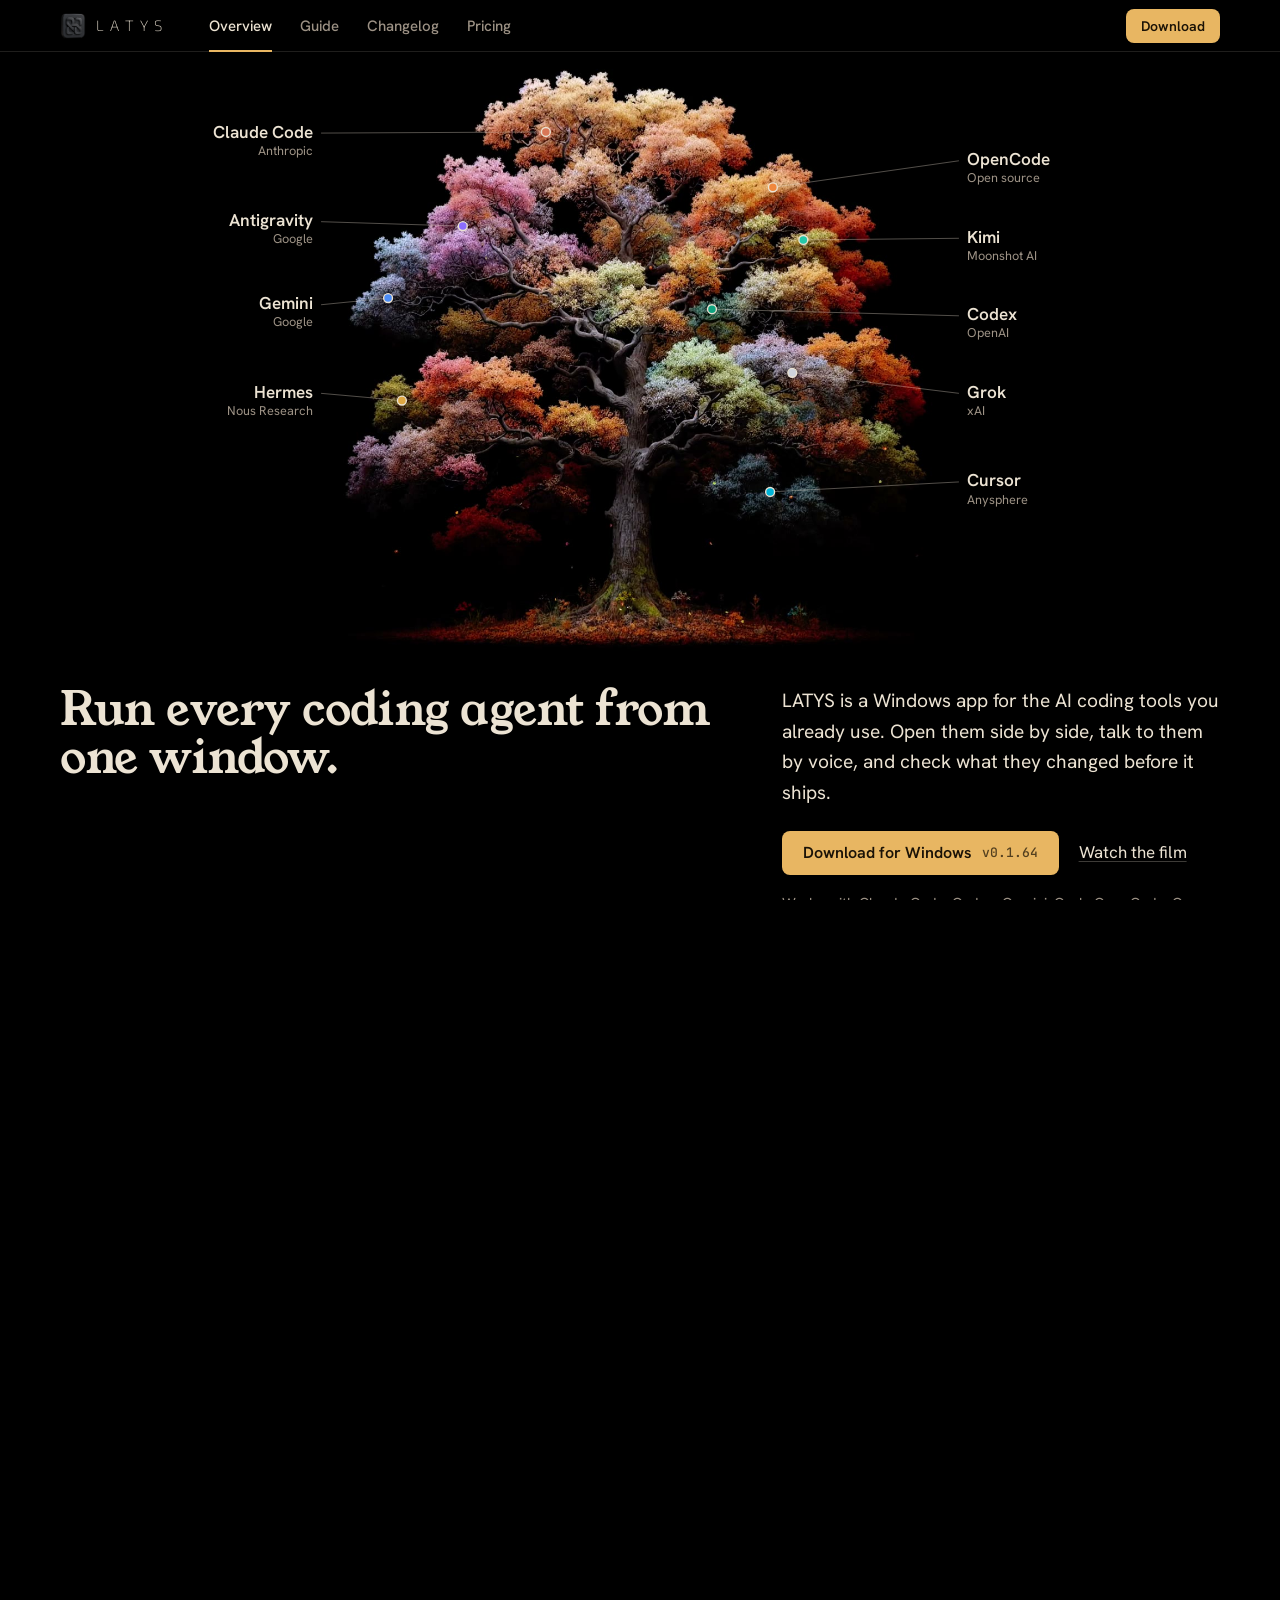
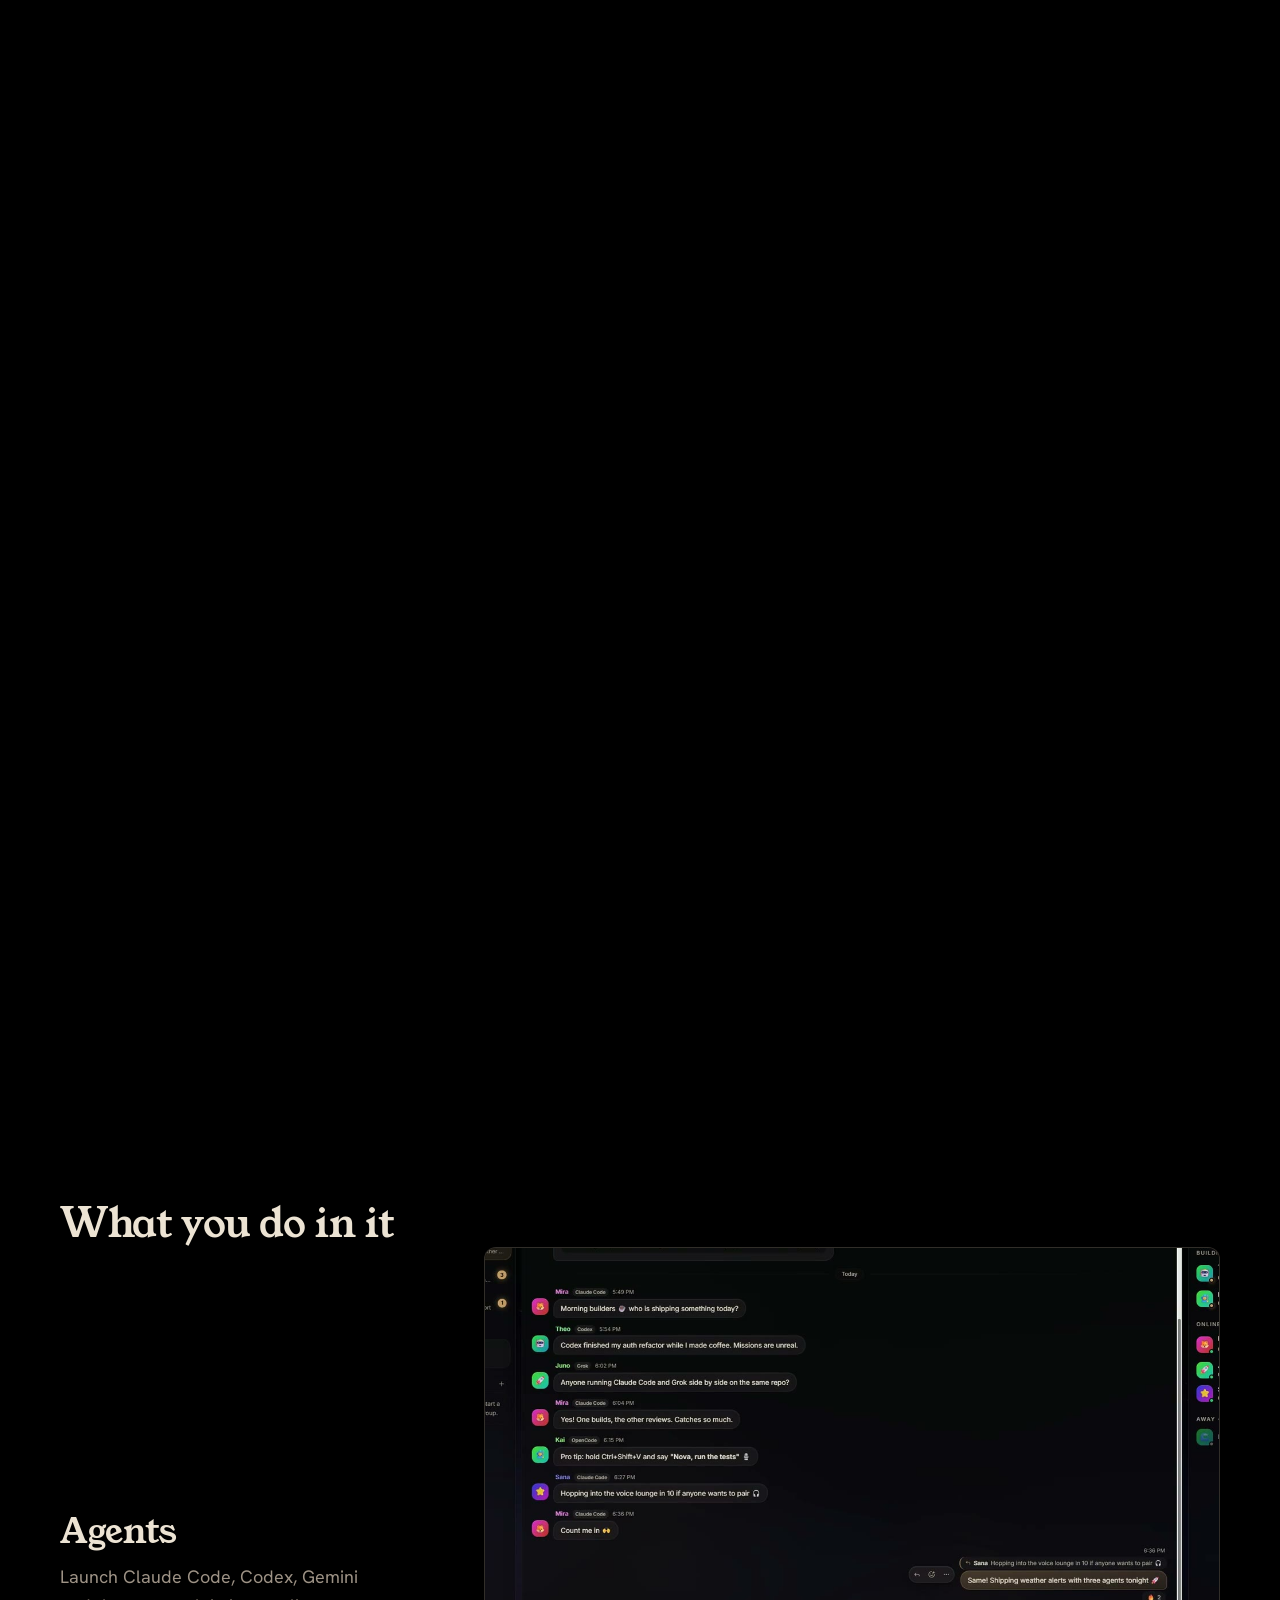
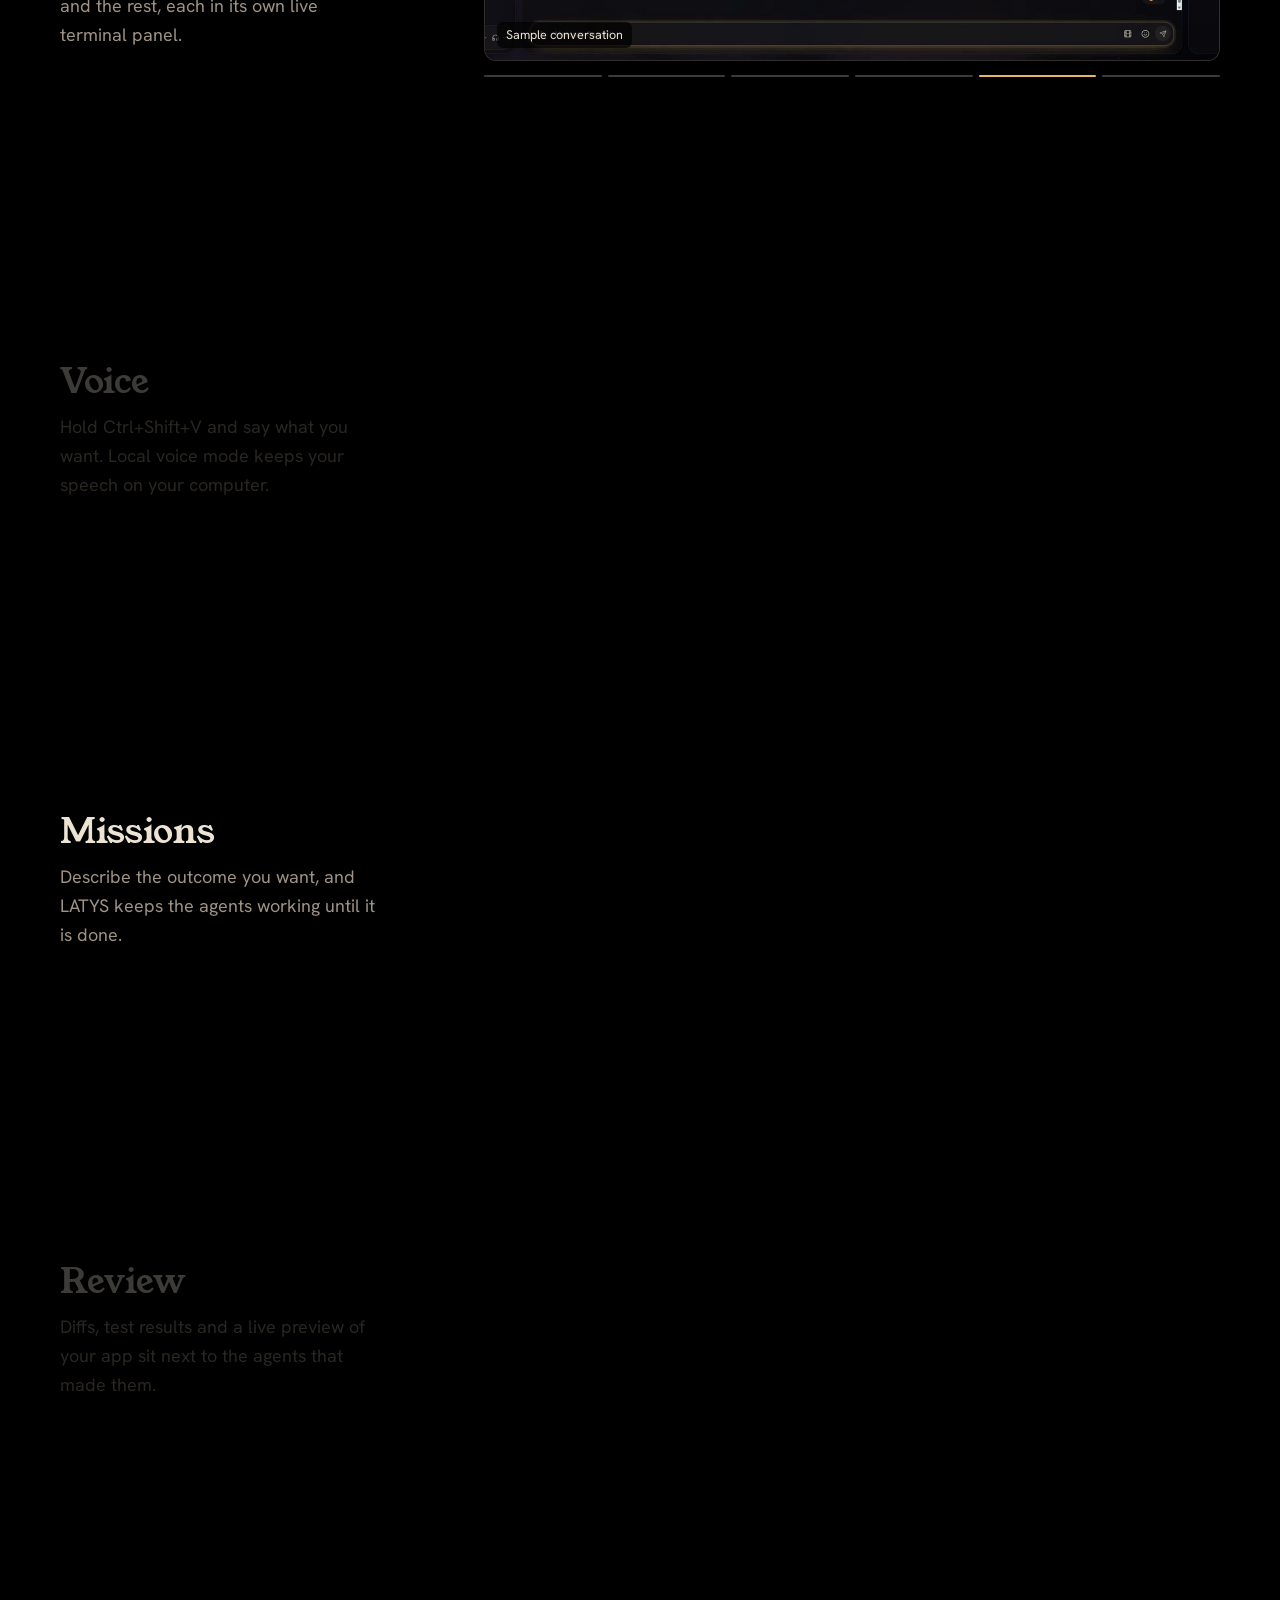
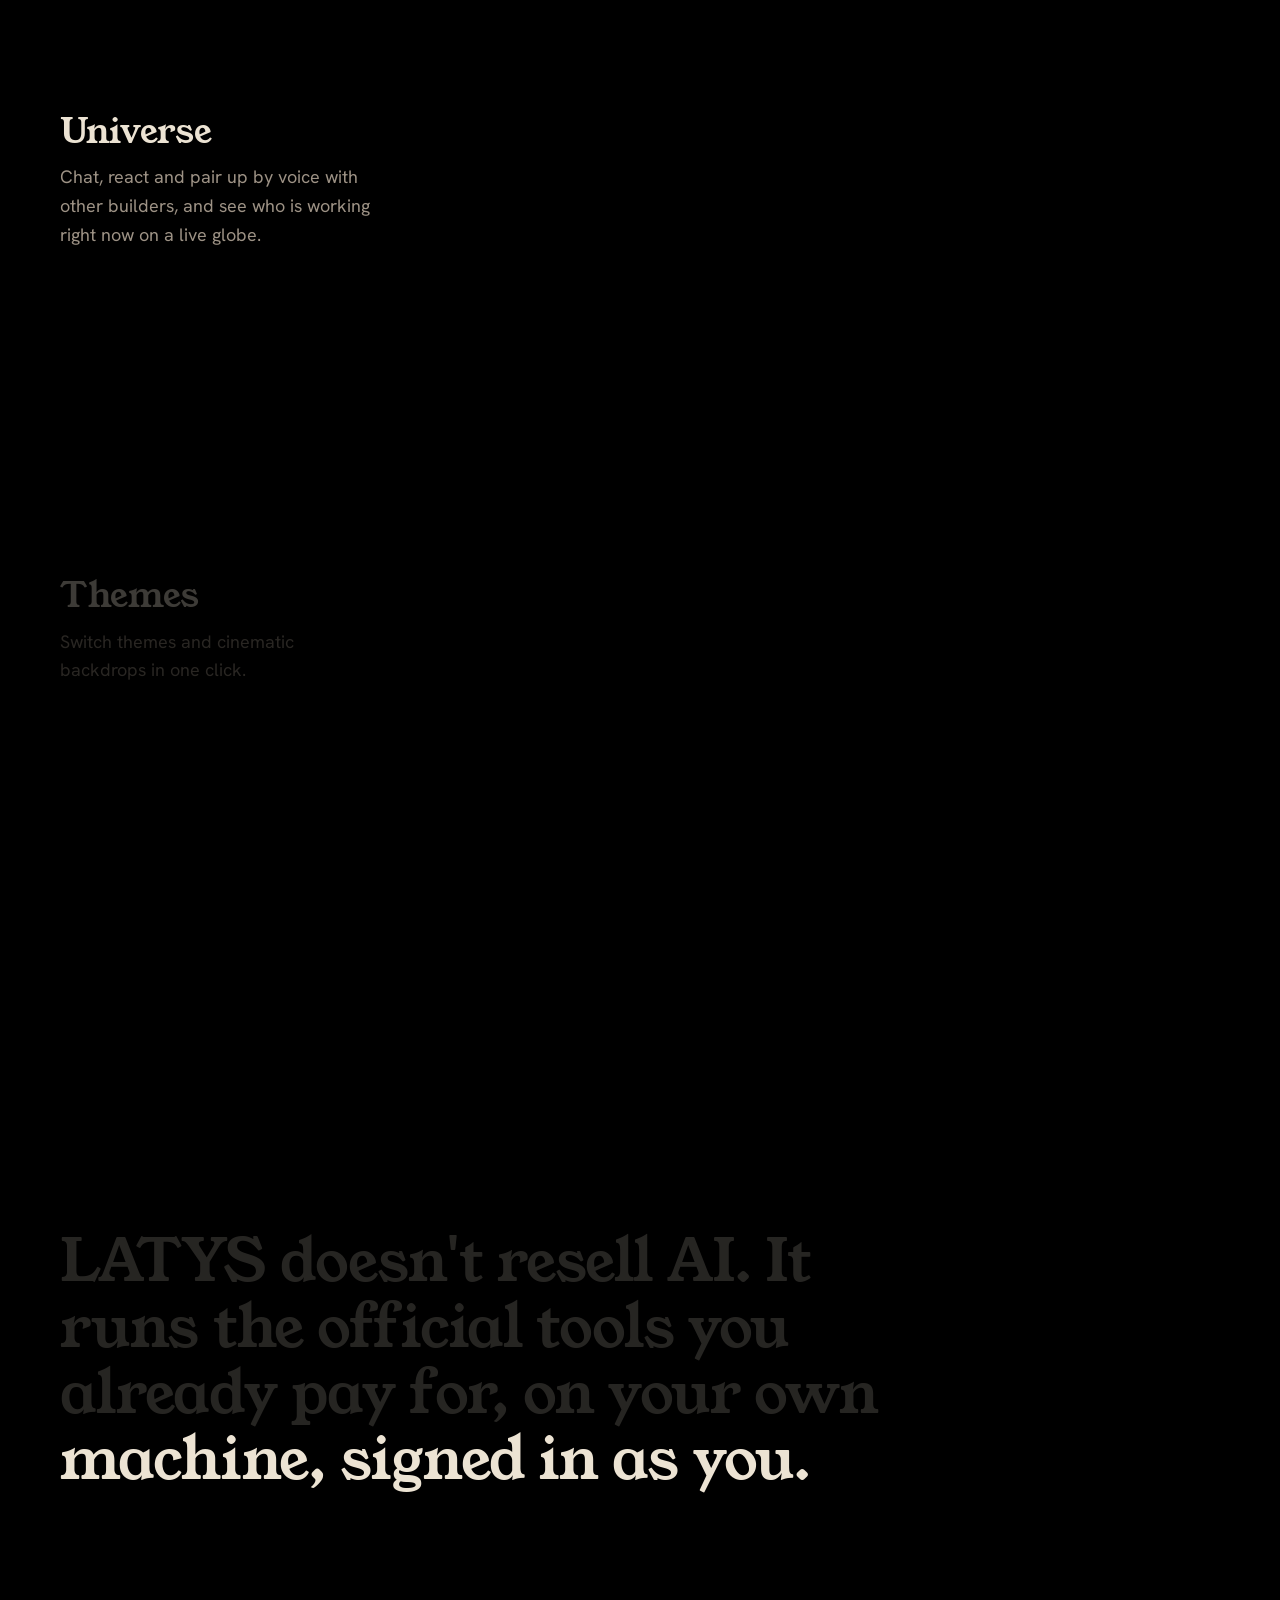
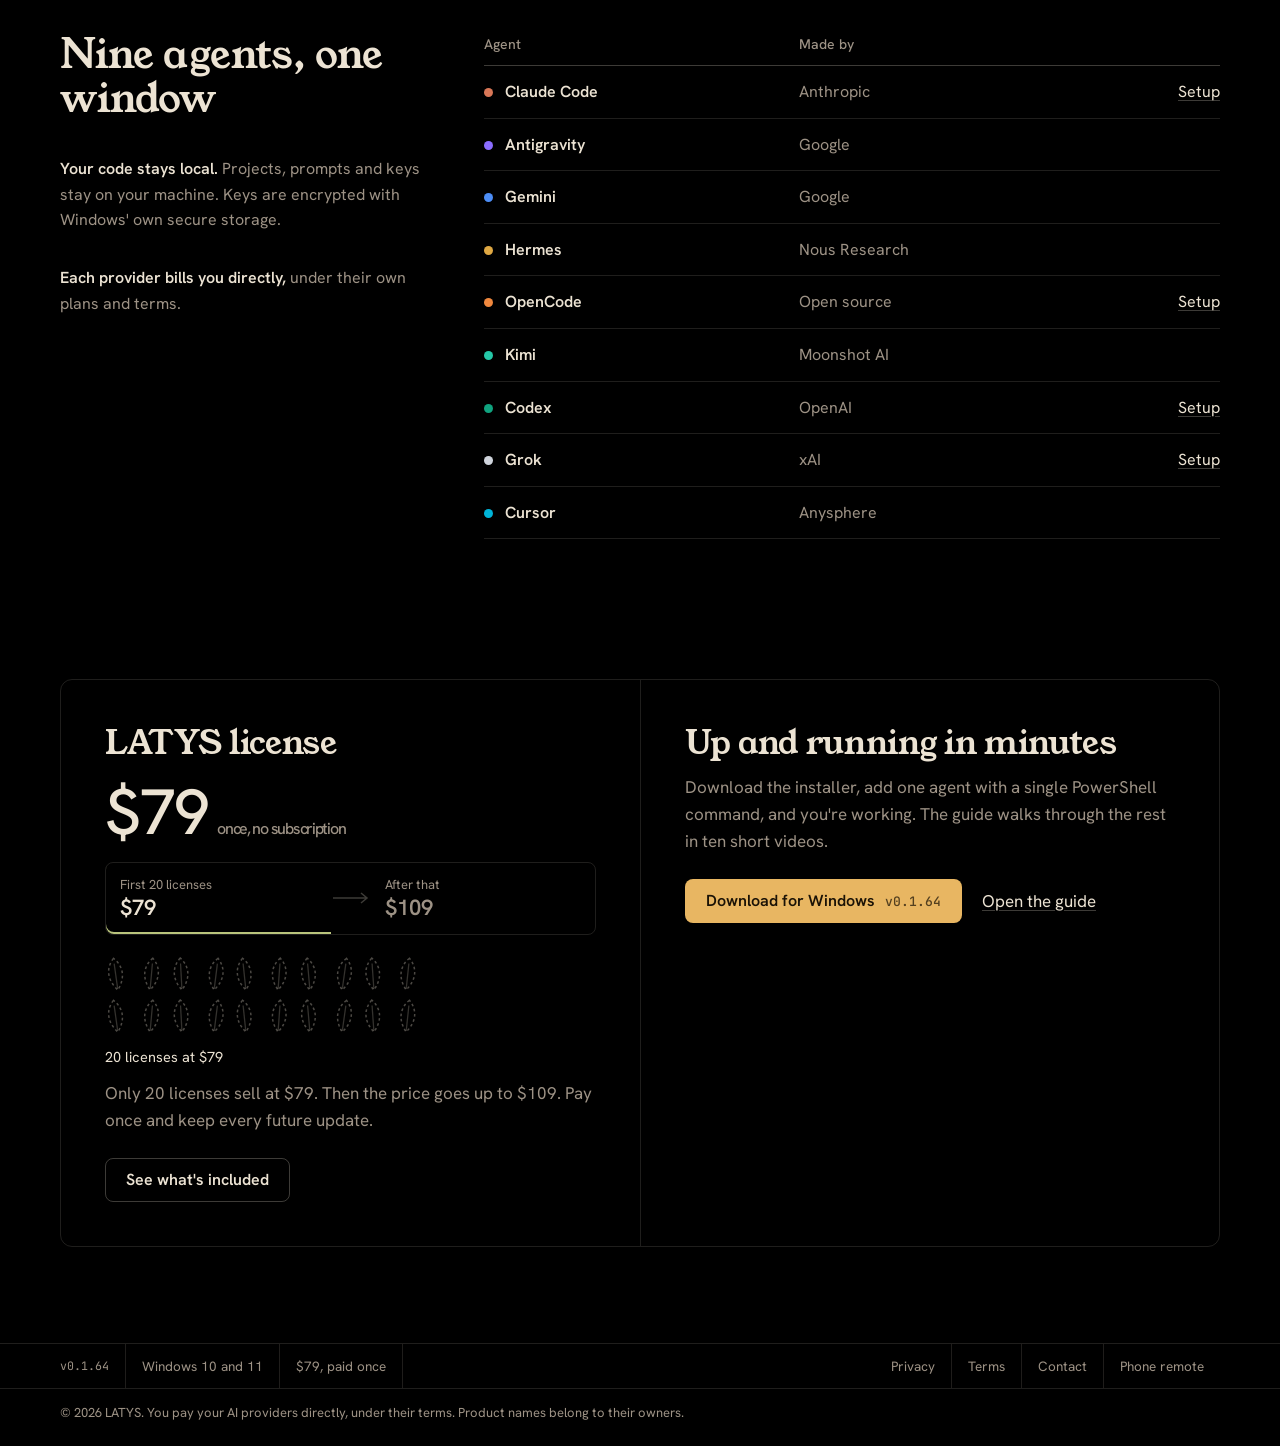
==== index.html @ 1a81065d "Cinematic scroll: pinned opening, feature story, smooth scrolling The overview's opening holds still" ====
<!DOCTYPE html>
<html lang="en">
<head>
  <meta charset="UTF-8" />
  <meta name="viewport" content="width=device-width, initial-scale=1.0" />
  <title>LATYS: every coding agent in one window</title>
  <meta name="description" content="LATYS is a Windows app that runs Claude Code, Codex, Gemini, Grok, OpenCode and more side by side, on your own AI accounts. Voice control, missions, diffs and tests in one place." />
  <meta name="theme-color" content="#000000" />
  <meta property="og:title" content="LATYS" />
  <meta property="og:description" content="Run every coding agent from one window." />
  <meta property="og:type" content="website" />
  <meta property="og:url" content="https://latys.app" />
  <meta property="og:image" content="https://latys.app/media/og.jpg?v=3" />
  <meta property="og:video" content="https://latys.app/media/trailer.mp4" />
  <meta name="twitter:card" content="summary_large_image" />
  <meta name="twitter:image" content="https://latys.app/media/og.jpg?v=3" />
  <link rel="icon" type="image/png" href="./icon.png?v=5" />
  <link rel="apple-touch-icon" href="./media/apple-touch-icon.png?v=2" />
  <script>
    // Old single-page anchors (shared links, the app) land on their new pages.
    (function () {
      var map = { '#pricing': './pricing.html', '#download': './download.html', '#start': './download.html#agents', '#tour': './guide.html', '#community': '#features', '#byo': '#agents' };
      var to = map[location.hash];
      if (to && to.charAt(0) === '.') location.replace(to);
    })();
  </script>
  <link rel="preconnect" href="https://fonts.googleapis.com" />
  <link rel="preconnect" href="https://fonts.gstatic.com" crossorigin />
  <link href="https://fonts.googleapis.com/css2?family=Exo+2:wght@200&family=Hanken+Grotesk:wght@400;500;600&family=JetBrains+Mono:wght@400;500&family=Young+Serif&display=swap" rel="stylesheet" />
  <link rel="stylesheet" href="./site.css?v=5" />
  <link rel="preload" as="image" href="./media/hero-backdrop.jpg?v=2" />
  <script type="speculationrules">{"prerender":[{"where":{"href_matches":"/*.html"},"eagerness":"moderate"}]}</script>
  <style>
    /* The plate: the tree drawn like a specimen, each branch labelled with an agent. */
    .plate { position: relative; overflow: hidden; padding-top: 8px; }
    .zoom { transform-origin: 50% 42%; }
    .stage { position: relative; left: 50%; transform: translateX(-50%); height: clamp(340px, calc(100svh - var(--bar) - 250px), 820px); aspect-ratio: 16 / 9; }
    .stage video, .stage > img { position: absolute; inset: 0; width: 100%; height: 100%; object-fit: cover; }
    .stage video { opacity: 0; transition: opacity 900ms ease; }
    .stage video.live { opacity: 1; }
    .callouts { position: absolute; inset: 0; width: 100%; height: 100%; overflow: visible; }
    .callouts line { stroke: rgba(236, 227, 211, 0.45); stroke-width: 1.4; stroke-dasharray: 1; stroke-dashoffset: 1; animation: draw 700ms var(--ease) forwards; }
    .callouts circle { animation: pop 300ms var(--ease) both; }
    .callouts text { font-family: var(--sans); opacity: 0; animation: fade 500ms ease forwards; }
    .callouts .n { font-size: 31px; font-weight: 600; fill: var(--parchment); }
    .callouts .m { font-size: 23px; fill: var(--bark); }
    @keyframes draw { to { stroke-dashoffset: 0; } }
    @keyframes fade { to { opacity: 1; } }
    @keyframes pop { from { opacity: 0; transform: scale(0.2); } }
    .callouts circle { transform-box: fill-box; transform-origin: center; }

    .caption { display: grid; grid-template-columns: minmax(0, 1.5fr) minmax(0, 1fr); gap: 24px 64px; align-items: start; padding-top: 28px; padding-bottom: 8px; }
    .caption h1 { font-size: clamp(36px, 3.6vw, 54px); }
    .caption .lede { margin-bottom: 22px; }
    .actions { display: flex; flex-wrap: wrap; align-items: center; gap: 12px 20px; }
    .caption .quiet { font-size: 14.5px; margin-top: 16px; }

    /* The reel: the film. On wide screens it grows out of the tree while the
       opening scene is pinned (html.cine, set by scenes.js). */
    .reel { padding-top: clamp(80px, 11vw, 140px); }
    .reel .frame { width: min(100%, 1080px); margin: 0 auto; }
    .reel-note { text-align: center; color: var(--bark); font-size: 15px; margin: 16px auto 0; }
    .film video { object-fit: contain; background: #000; }
    .film .play { position: absolute; inset: 0; display: grid; place-items: center; border: 0; cursor: pointer; background: rgba(0, 0, 0, 0.3); }
    .film .play span { display: inline-flex; align-items: center; gap: 12px; min-height: 48px; padding: 0 20px 0 16px; border-radius: 999px; background: var(--parchment); color: #000; font-weight: 600; font-size: 15px; transition: transform 160ms var(--ease), background 100ms; }
    .film .play:hover span { background: #fff; transform: scale(1.04); }
    .film.on .play { display: none; }
    html.cine .scene { height: 290vh; }
    html.cine .pin { position: sticky; top: var(--bar); height: calc(100svh - var(--bar)); overflow: hidden; }
    html.cine .plate, html.cine .zoom, html.cine .reel .frame { will-change: transform, opacity; }
    html.cine .reel { position: absolute; inset: 0; padding: 0 var(--gutter); display: grid; place-content: center; }
    html.cine .reel .frame { width: min(1080px, 84vw, calc((100svh - var(--bar) - 120px) * 16 / 9)); }

    section.band { padding-top: clamp(80px, 11vw, 140px); }
    .split { display: grid; grid-template-columns: minmax(0, 4fr) minmax(0, 8fr); gap: 32px 56px; align-items: start; }
    .split > header p { margin-top: 14px; color: var(--bark); }

    /* What you do in it: the screen holds still while each feature scrolls past */
    .story { display: grid; grid-template-columns: minmax(0, 4fr) minmax(0, 8fr); gap: 0 56px; align-items: start; }
    .beats { padding: 12vh 0 26vh; }
    .beat { min-height: 50vh; display: flex; flex-direction: column; justify-content: center; opacity: 0.26; transition: opacity 500ms var(--ease); }
    .beat.on { opacity: 1; }
    .beat h3 { font-size: clamp(28px, 2.7vw, 38px); }
    .beat p { color: var(--bark); margin-top: 10px; font-size: 18px; max-width: 32ch; }
    .screen { position: sticky; top: calc(var(--bar) + 16vh); }
    .screen .frame video { position: absolute; inset: 0; opacity: 0; transition: opacity 600ms ease; }
    .screen .frame video.on { opacity: 1; }
    .screen .note { position: absolute; left: 12px; bottom: 12px; padding: 3px 9px; border-radius: 6px; font-size: 12.5px; color: var(--parchment); background: rgba(0, 0, 0, 0.7); opacity: 0; transition: opacity 300ms; }
    .screen .note.on { opacity: 1; }
    .ticks { display: flex; gap: 6px; margin-top: 14px; }
    .ticks i { flex: 1; height: 2px; border-radius: 1px; background: var(--rule-strong); transition: background 400ms; }
    .ticks i.on { background: var(--gold); }

    /* The statement: words light up as you read down the page */
    .say { font: 400 clamp(32px, 4.6vw, 68px)/1.12 var(--serif); letter-spacing: -0.015em; color: var(--parchment); max-width: 24ch; }
    .say .w { display: inline; }

    /* Roster */
    .roster { width: 100%; border-collapse: collapse; font-size: 16px; }
    .roster th { text-align: left; font-weight: 500; font-size: 14px; color: var(--bark); padding: 0 0 10px; border-bottom: 1px solid var(--rule-strong); }
    .roster td { padding: 13px 0; border-bottom: 1px solid var(--rule); color: var(--bark); }
    .roster td:first-child { color: var(--parchment); font-weight: 600; }
    .roster i { display: inline-block; width: 9px; height: 9px; border-radius: 50%; margin-right: 12px; background: var(--c); }
    .roster td:last-child { text-align: right; }
    .facts { display: grid; gap: 18px; margin-top: 20px; }
    .facts p { color: var(--bark); font-size: 16px; }
    .facts strong { color: var(--parchment); font-weight: 600; }

    /* Close */
    .close { display: grid; grid-template-columns: minmax(0, 1fr) minmax(0, 1fr); border: 1px solid var(--rule); border-radius: 12px; }
    .close > div { padding: clamp(24px, 4vw, 44px); }
    .close > div + div { border-left: 1px solid var(--rule); }
    .close h2 { font-size: clamp(26px, 2.6vw, 34px); }
    .close p { color: var(--bark); margin: 12px 0 24px; }
    .price { font: 500 64px/1 var(--sans); letter-spacing: -0.02em; color: var(--parchment); }
    .price small { font: 500 16px var(--sans); color: var(--bark); margin-left: 8px; }
    .seatline { font-size: 14.5px; color: var(--parchment); }

    @media (max-width: 900px) {
      .callouts { display: none; }
      .stage { height: auto; width: 150vw; }
      .caption, .split, .story, .close { grid-template-columns: minmax(0, 1fr); }
      .close > div + div { border-left: 0; border-top: 1px solid var(--rule); }
      .screen { order: -1; top: 96px; z-index: 2; background: var(--ground); padding: 8px 0 12px; }
      .beats { padding: 6vh 0 18vh; }
      .beat { min-height: 42vh; }
    }
    @media (max-width: 520px) {
      .roster td:nth-child(2) { display: none; }
      .roster th:nth-child(2) { display: none; }
    }
    @media (prefers-reduced-motion: reduce) {
      .callouts line { stroke-dashoffset: 0; }
      .callouts text { opacity: 1; }
      .beat { opacity: 1; }
    }
  </style>
</head>
<body>
  <header class="titlebar">
    <div class="page">
      <a class="brand" href="./index.html" aria-label="LATYS home"><img src="./media/latys-icon.png?v=2" alt="" width="26" height="26" /><span>LATYS</span></a>
      <nav class="nav" aria-label="Site">
        <a href="./index.html" aria-current="page">Overview</a>
        <a href="./guide.html">Guide</a>
        <a href="./changelog.html">Changelog</a>
        <a href="./pricing.html">Pricing</a>
      </nav>
      <a class="btn btn-gold btn-sm" href="./download.html">Download</a>
    </div>
  </header>

  <main>
    <section class="scene" id="scene">
      <div class="pin">
        <div class="plate" aria-labelledby="h">
          <div class="zoom">
            <div class="stage">
              <img src="./media/hero-backdrop.jpg?v=2" alt="" width="1920" height="1080" />
              <video src="./media/hero-backdrop.mp4?v=2" muted loop playsinline autoplay preload="auto" aria-hidden="true"></video>
              <svg class="callouts" viewBox="0 0 1920 1080" aria-hidden="true" id="callouts"></svg>
            </div>
          </div>
          <div class="page caption">
            <h1 id="h">Run every coding agent from one window.</h1>
            <div>
              <p class="lede">LATYS is a Windows app for the AI coding tools you already use. Open them side by side, talk to them by voice, and check what they changed before it ships.</p>
              <div class="actions">
                <a class="btn btn-gold" href="./download.html">Download for Windows <span class="v" data-version></span></a>
                <a class="link" href="#film" data-to-film>Watch the film</a>
              </div>
              <p class="quiet">Works with Claude Code, Codex, Gemini, Grok, OpenCode, Cursor, Antigravity, Kimi and Hermes.</p>
            </div>
          </div>
        </div>

        <div class="reel" id="film">
          <div>
            <div class="frame film" id="filmBox">
              <video id="filmVideo" src="./media/trailer.mp4?v=4" poster="./media/trailer-poster.jpg?v=4" preload="none" playsinline aria-label="The LATYS film">
                <track kind="captions" src="./media/trailer.vtt?v=4" srclang="en" label="English" />
              </video>
              <button class="play" type="button" id="filmPlay"><span><svg width="14" height="14" viewBox="0 0 24 24" fill="currentColor" aria-hidden="true"><path d="M7 4.5v15a1 1 0 0 0 1.5.86l12.5-7.5a1 1 0 0 0 0-1.72L8.5 3.64A1 1 0 0 0 7 4.5Z"/></svg>Play the film, 1:24</span></button>
            </div>
            <p class="reel-note">Filmed in the real app. Turn your sound on.</p>
          </div>
        </div>
      </div>
    </section>

    <section class="band" id="features" aria-labelledby="features-h">
      <div class="page">
        <h2 id="features-h">What you do in it</h2>
        <div class="story">
          <div class="beats" id="beats"></div>
          <div class="screen" aria-hidden="true">
            <div class="frame" id="screen">
              <span class="note" id="screenNote">Sample conversation</span>
            </div>
            <div class="ticks" id="ticks"></div>
          </div>
        </div>
      </div>
    </section>

    <section class="band" aria-label="How LATYS uses AI">
      <div class="page">
        <p class="say" data-say>LATYS doesn't resell AI. It runs the official tools you already pay for, on your own machine, signed in as you.</p>
      </div>
    </section>

    <section class="band" id="agents" aria-labelledby="agents-h">
      <div class="page split">
        <header>
          <h2 id="agents-h">Nine agents, one window</h2>
          <div class="facts">
            <p><strong>Your code stays local.</strong> Projects, prompts and keys stay on your machine. Keys are encrypted with Windows' own secure storage.</p>
            <p><strong>Each provider bills you directly,</strong> under their own plans and terms.</p>
          </div>
        </header>
        <table class="roster">
          <thead><tr><th scope="col">Agent</th><th scope="col">Made by</th><th scope="col"><span class="sr">Setup</span></th></tr></thead>
          <tbody id="roster"></tbody>
        </table>
      </div>
    </section>

    <section class="band" aria-label="Get LATYS">
      <div class="page">
        <div class="close">
          <div>
            <h2>LATYS license</h2>
            <div class="price" style="margin-top:18px"><span data-price>$79</span><small>once, no subscription</small></div>
            <div class="step" data-step>
              <div class="now"><span data-sold-text="Sold out">First 20 licenses</span><b>$79</b></div>
              <svg viewBox="0 0 40 14" aria-hidden="true"><path d="M2 7h34m-6-5 6 5-6 5" fill="none" stroke="currentColor" stroke-width="1.5"/></svg>
              <div class="next"><span data-sold-text="Now">After that</span><b>$109</b></div>
            </div>
            <div class="leaves" data-leaves></div>
            <div class="seatline" data-seats-text>20 licenses at $79</div>
            <p data-sold-text="Pay once and keep every future update.">Only 20 licenses sell at $79. Then the price goes up to $109. Pay once and keep every future update.</p>
            <a class="btn btn-line" href="./pricing.html">See what's included</a>
          </div>
          <div>
            <h2>Up and running in minutes</h2>
            <p>Download the installer, add one agent with a single PowerShell command, and you're working. The guide walks through the rest in ten short videos.</p>
            <div class="actions">
              <a class="btn btn-gold" href="./download.html">Download for Windows <span class="v" data-version></span></a>
              <a class="link" href="./guide.html">Open the guide</a>
            </div>
          </div>
        </div>
      </div>
    </section>
  </main>

  <footer>
    <div class="strip">
      <div class="page">
        <span class="cell"><span class="mono" data-version>v0.1</span></span>
        <span class="cell">Windows 10 and 11</span>
        <a class="cell" href="./pricing.html">$79, paid once</a>
        <span class="cell grow"></span>
        <a class="cell" href="./privacy.html">Privacy</a>
        <a class="cell" href="./terms.html">Terms</a>
        <a class="cell" href="mailto:ajamespt86@gmail.com">Contact</a>
        <a class="cell" href="./remote.html">Phone remote</a>
      </div>
    </div>
    <div class="fineprint"><div class="page">&copy; <span data-year>2026</span> LATYS. You pay your AI providers directly, under their terms. Product names belong to their owners.</div></div>
  </footer>

  <script src="./site.js?v=5"></script>
  <script src="./vendor/lenis.min.js?v=1.3.27"></script>
  <script src="./vendor/gsap.min.js?v=3.15.0"></script>
  <script src="./vendor/ScrollTrigger.min.js?v=3.15.0"></script>
  <script src="./smooth.js?v=1"></script>
  <script>
    // Hero: the tree fades in only once it is really playing.
    const tree = document.querySelector('.stage video');
    const live = () => tree.classList.add('live');
    if (tree.readyState >= 3) live(); else tree.addEventListener('playing', live, { once: true });

    const AGENTS = [
      // name, maker, colour, branch point on the 1920x1080 plate, side, label y
      ['Claude Code', 'Anthropic', '#d97757', 790, 130, 'l', 140],
      ['Antigravity', 'Google', '#8b6dff', 640, 300, 'l', 300],
      ['Gemini', 'Google', '#4c8df6', 505, 430, 'l', 450],
      ['Hermes', 'Nous Research', '#dfa843', 530, 615, 'l', 610],
      ['OpenCode', 'Open source', '#f0883e', 1200, 230, 'r', 190],
      ['Kimi', 'Moonshot AI', '#25c8a8', 1255, 325, 'r', 330],
      ['Codex', 'OpenAI', '#10a37f', 1090, 450, 'r', 470],
      ['Grok', 'xAI', '#cfd4dc', 1235, 565, 'r', 610],
      ['Cursor', 'Anysphere', '#00b4d8', 1195, 780, 'r', 770]
    ];
    const SETUP = { 'Claude Code': 1, Codex: 1, OpenCode: 1, Grok: 1 };
    const NS = 'http://www.w3.org/2000/svg';
    const svg = document.getElementById('callouts');
    const el = (tag, attrs) => { const n = document.createElementNS(NS, tag); for (const k in attrs) n.setAttribute(k, attrs[k]); return n; };
    AGENTS.forEach(([name, maker, color, x, y, side, ly], i) => {
      const left = side === 'l';
      const tx = left ? 370 : 1550;
      const delay = 350 + i * 90;
      const line = el('line', { x1: x, y1: y, x2: left ? tx + 14 : tx - 14, y2: ly - 8, pathLength: 1 });
      line.style.animationDelay = delay + 'ms';
      const dot = el('circle', { cx: x, cy: y, r: 8, fill: color, stroke: '#ece3d3', 'stroke-width': 2.5 });
      dot.style.animationDelay = delay + 'ms';
      const n = el('text', { x: tx, y: ly, class: 'n', 'text-anchor': left ? 'end' : 'start' });
      n.textContent = name;
      const m = el('text', { x: tx, y: ly + 31, class: 'm', 'text-anchor': left ? 'end' : 'start' });
      m.textContent = maker;
      n.style.animationDelay = m.style.animationDelay = (delay + 300) + 'ms';
      svg.append(line, dot, n, m);

      const tr = document.createElement('tr');
      tr.innerHTML = '<td><i></i></td><td></td><td></td>';
      tr.querySelector('i').style.setProperty('--c', color);
      tr.cells[0].append(name);
      tr.cells[1].textContent = maker;
      if (SETUP[name]) tr.cells[2].innerHTML = '<a class="link" href="./download.html#agents">Setup</a>';
      document.getElementById('roster').append(tr);
    });

    // The film plays with sound only when asked.
    const filmBox = document.getElementById('filmBox'), film = document.getElementById('filmVideo');
    document.getElementById('filmPlay').addEventListener('click', () => {
      filmBox.classList.add('on'); film.controls = true; film.play().catch(() => {});
    });

    // What you do in it: the feature crossing the middle of the screen owns the video.
    const FEATURES = [
      ['Agents', 'Launch Claude Code, Codex, Gemini and the rest, each in its own live terminal panel.', 'loop-agents', 2],
      ['Voice', 'Hold Ctrl+Shift+V and say what you want. Local voice mode keeps your speech on your computer.', 'loop-voice', 2],
      ['Missions', 'Describe the outcome you want, and LATYS keeps the agents working until it is done.', 'loop-missions', 2],
      ['Review', 'Diffs, test results and a live preview of your app sit next to the agents that made them.', 'loop-review', 2],
      ['Universe', 'Chat, react and pair up by voice with other builders, and see who is working right now on a live globe.', 'community', 4],
      ['Themes', 'Switch themes and cinematic backdrops in one click.', 'loop-themes', 2]
    ];
    const beats = document.getElementById('beats'), screen = document.getElementById('screen');
    const ticks = document.getElementById('ticks'), note = document.getElementById('screenNote');
    const clips = FEATURES.map(([title, text, file, v], i) => {
      const beat = document.createElement('article');
      beat.className = 'beat';
      beat.innerHTML = '<h3></h3><p></p>';
      beat.querySelector('h3').textContent = title;
      beat.querySelector('p').textContent = text;
      beat.dataset.i = i;
      beats.append(beat);
      const v2 = document.createElement('video');
      v2.muted = true; v2.loop = true; v2.playsInline = true; v2.preload = 'none';
      v2.poster = './media/' + file + '.jpg?v=' + v;
      v2.dataset.src = './media/' + file + '.mp4?v=' + v;
      screen.insertBefore(v2, note);
      ticks.append(document.createElement('i'));
      return { beat, video: v2, file };
    });
    let active = -1, storyVisible = false;
    const load = (c) => { if (c && !c.video.src) c.video.src = c.video.dataset.src; };
    function activate(i) {
      if (i === active) return;
      active = i;
      clips.forEach((c, j) => {
        const on = j === i;
        c.beat.classList.toggle('on', on);
        c.video.classList.toggle('on', on);
        ticks.children[j].classList.toggle('on', on);
        if (on) { load(c); if (storyVisible) c.video.play().catch(() => {}); }
        else c.video.pause();
      });
      load(clips[i + 1]);
      note.classList.toggle('on', clips[i].file === 'community');
    }
    const beatIo = new IntersectionObserver((entries) => {
      for (const e of entries) if (e.isIntersecting) activate(Number(e.target.dataset.i));
    }, { rootMargin: '-48% 0px -48% 0px' });
    clips.forEach((c) => beatIo.observe(c.beat));
    new IntersectionObserver(([e]) => {
      storyVisible = e.isIntersecting;
      const c = clips[active];
      if (c) storyVisible ? c.video.play().catch(() => {}) : c.video.pause();
    }, { threshold: 0.2 }).observe(screen);
    activate(0);
  </script>
  <script src="./scenes.js?v=1"></script>
</body>
</html>
---- site.css ----
/* LATYS site: shared tokens, chrome (titlebar + status strip) and page parts.
   The ground is pure black on purpose: the tree footage is shot on #000, so the
   video melts into the page with no visible frame. */
:root {
  --ground: #000;
  --soil: #15120f;
  --soil-2: #1d1915;
  --parchment: #ece3d3;
  --bark: #9d9285;
  --rule: rgba(236, 227, 211, 0.13);
  --rule-strong: rgba(236, 227, 211, 0.26);
  --gold: #e8b662;
  --gold-ink: #1a1206;
  --lichen: #b9c47c;
  --blossom: #e08f73;

  --serif: "Young Serif", Georgia, "Times New Roman", serif;
  --sans: "Hanken Grotesk", system-ui, -apple-system, "Segoe UI", sans-serif;
  --mono: "JetBrains Mono", ui-monospace, Consolas, monospace;
  --brand: "Exo 2", var(--sans);

  --measure: 64ch;
  --page: 1240px;
  --gutter: clamp(16px, 4vw, 40px);
  --bar: 52px;
  --radius: 8px;
  --ease: cubic-bezier(0.22, 1, 0.36, 1);
}

@view-transition { navigation: auto; }
/* Page to page: the old page settles back, the new one rises into place. */
@keyframes vt-out { to { opacity: 0; transform: scale(0.985); } }
@keyframes vt-in { from { opacity: 0; transform: translateY(14px); } }
::view-transition-old(root) { animation: 200ms cubic-bezier(0.4, 0, 1, 1) both vt-out; }
::view-transition-new(root) { animation: 460ms cubic-bezier(0.22, 1, 0.36, 1) 60ms both vt-in; }

/* Lenis smooth scrolling (from vendor/lenis.css) */
html.lenis, html.lenis body { height: auto; }
.lenis:not(.lenis-autoToggle).lenis-stopped { overflow: clip; }
.lenis.lenis-smooth iframe { pointer-events: none; }

*, *::before, *::after { box-sizing: border-box; }
* { margin: 0; padding: 0; }
html { -webkit-text-size-adjust: 100%; }
body {
  background: var(--ground); color: var(--parchment);
  font: 400 17px/1.6 var(--sans);
  -webkit-font-smoothing: antialiased; text-rendering: optimizeLegibility;
  overflow-x: hidden; min-height: 100svh; display: flex; flex-direction: column;
}
main { flex: 1; }
img, video, svg { display: block; max-width: 100%; }
a { color: inherit; }
button { font: inherit; color: inherit; }
:focus-visible { outline: 2px solid var(--gold); outline-offset: 3px; border-radius: 4px; }
::selection { background: rgba(232, 182, 98, 0.35); color: #fff; }

.page { width: 100%; max-width: var(--page); margin: 0 auto; padding: 0 var(--gutter); }
.sr { position: absolute; width: 1px; height: 1px; overflow: hidden; clip: rect(0 0 0 0); white-space: nowrap; }

/* Type */
h1, h2, h3 { font-family: var(--serif); font-weight: 400; color: var(--parchment); letter-spacing: -0.01em; }
h1 { font-size: clamp(38px, 5.2vw, 68px); line-height: 1.04; }
h2 { font-size: clamp(28px, 3.2vw, 40px); line-height: 1.12; }
h3 { font-size: 22px; line-height: 1.25; }
.lede { font-size: clamp(18px, 1.5vw, 20px); color: var(--parchment); max-width: 46ch; }
.quiet { color: var(--bark); }
p { max-width: var(--measure); }
p a, li a, dd a, .link { color: var(--parchment); text-decoration: underline; text-decoration-color: var(--rule-strong); text-underline-offset: 3px; transition: text-decoration-color 100ms; }
p a:hover, li a:hover, dd a:hover, .link:hover { text-decoration-color: var(--gold); }
code, kbd, .mono { font-family: var(--mono); font-size: 0.86em; }
kbd { padding: 1px 6px; border: 1px solid var(--rule-strong); border-bottom-width: 2px; border-radius: 5px; color: var(--parchment); background: var(--soil); }

/* Buttons */
.btn {
  display: inline-flex; align-items: center; gap: 10px; min-height: 44px; padding: 0 20px;
  border-radius: var(--radius); border: 1px solid transparent; cursor: pointer; white-space: nowrap;
  font: 600 16px/1 var(--sans); text-decoration: none; transition: background 100ms, border-color 100ms, color 100ms;
}
.btn-gold { background: var(--gold); color: var(--gold-ink); }
.btn-gold:hover { background: #f0c67f; }
.btn-line { border-color: var(--rule-strong); color: var(--parchment); background: transparent; }
.btn-line:hover { border-color: var(--parchment); }
.btn .v { font: 500 13px/1 var(--mono); opacity: 0.72; }
.btn[aria-disabled="true"] { opacity: 0.5; pointer-events: none; }
.btn-sm { min-height: 34px; padding: 0 14px; font-size: 14px; }

/* Titlebar: echoes the app's own 48px title bar */
.titlebar { position: sticky; top: 0; z-index: 40; height: var(--bar); background: rgba(0, 0, 0, 0.82); border-bottom: 1px solid var(--rule); view-transition-name: titlebar; }
@supports (backdrop-filter: blur(8px)) { .titlebar { background: rgba(0, 0, 0, 0.66); backdrop-filter: blur(8px); -webkit-backdrop-filter: blur(8px); } }
.titlebar .page { height: 100%; display: flex; align-items: center; gap: 28px; }
.brand { display: inline-flex; align-items: center; gap: 10px; text-decoration: none; flex: none; }
.brand img { width: 26px; height: 26px; }
.brand span { font: 200 15px/1 var(--brand); letter-spacing: 0.42em; color: var(--parchment); }
.nav { display: flex; align-items: center; gap: 4px; height: 100%; flex: 1; min-width: 0; }
.nav a { position: relative; display: inline-flex; align-items: center; height: 100%; padding: 0 12px; color: var(--bark); font-size: 15px; font-weight: 500; text-decoration: none; transition: color 100ms; }
.nav a:hover { color: var(--parchment); }
.nav a[aria-current="page"] { color: var(--parchment); }
.nav a[aria-current="page"]::after { content: ""; position: absolute; left: 12px; right: 12px; bottom: -1px; height: 2px; background: var(--gold); }
.titlebar .btn { flex: none; }
@media (max-width: 760px) {
  .titlebar { height: auto; }
  .titlebar .page { flex-wrap: wrap; row-gap: 0; padding-top: 10px; }
  .titlebar .btn { margin-left: auto; }
  .nav { order: 3; flex-basis: 100%; height: 42px; overflow-x: auto; scrollbar-width: none; margin: 0 calc(var(--gutter) * -1); padding: 0 calc(var(--gutter) - 12px); }
  .nav::-webkit-scrollbar { display: none; }
}

/* Status strip footer: echoes the app's bottom status bar, with live values */
.strip { border-top: 1px solid var(--rule); margin-top: 96px; font-size: 13.5px; color: var(--bark); }
.strip .page { display: flex; flex-wrap: wrap; align-items: stretch; }
.strip .cell { display: inline-flex; align-items: center; gap: 8px; min-height: 44px; padding: 0 16px; border-right: 1px solid var(--rule); }
.strip .cell:first-child { padding-left: 0; }
.strip .cell:last-child { border-right: 0; }
.strip .grow { flex: 1; border-right: 0; }
.strip a { color: var(--bark); text-decoration: none; }
.strip a:hover { color: var(--parchment); }
.strip .dot { width: 7px; height: 7px; border-radius: 50%; background: var(--lichen); }
.strip .sold .dot { background: #d9534f; }
.fineprint { border-top: 1px solid var(--rule); padding: 14px 0 22px; font-size: 13px; color: var(--bark); }
@media (max-width: 760px) {
  .strip .cell { padding: 0 12px 0 0; border-right: 0; min-height: 36px; }
  .strip .grow { flex-basis: 100%; height: 0; min-height: 0; }
}

/* Page header used by inner pages */
.masthead { padding: clamp(56px, 9vw, 112px) 0 clamp(36px, 5vw, 56px); border-bottom: 1px solid var(--rule); }
.masthead h1 { max-width: 18ch; }
.masthead .lede { margin-top: 20px; }

/* Media frames */
.frame { position: relative; overflow: hidden; background: var(--soil); border: 1px solid var(--rule); border-radius: 12px; aspect-ratio: 16 / 9; }
.frame video, .frame img { width: 100%; height: 100%; object-fit: cover; }
video::cue { background: rgba(0, 0, 0, 0.8); color: var(--parchment); font-family: var(--sans); }

/* Copyable command */
.cmd { display: flex; align-items: stretch; border: 1px solid var(--rule); border-radius: var(--radius); background: var(--soil); overflow: hidden; }
.cmd code { flex: 1; min-width: 0; padding: 11px 14px; font: 14px/1.5 var(--mono); color: var(--parchment); overflow-wrap: anywhere; }
.cmd button { flex: none; min-width: 74px; border: 0; border-left: 1px solid var(--rule); background: transparent; color: var(--bark); font-size: 14px; font-weight: 600; cursor: pointer; transition: color 100ms, background 100ms; }
.cmd button:hover { color: var(--parchment); background: var(--soil-2); }
.cmd button.ok { color: var(--lichen); }

/* Long-form prose (legal, notes) */
.prose { max-width: 70ch; }
.prose h2 { font-size: 24px; margin: 44px 0 10px; }
.prose p, .prose li { color: #d9cfbf; }
.prose p + p { margin-top: 12px; }
.prose ul { padding-left: 22px; margin: 12px 0; display: grid; gap: 8px; }
.prose strong { color: var(--parchment); font-weight: 600; }
/* Founder seats: ten leaves off the tree, filled live from Stripe */
.leaves { display: grid; grid-template-columns: repeat(10, 26px); gap: 8px 6px; margin: 22px 0 12px; }
.leaves svg { width: 26px; height: 34px; overflow: visible; transform: rotate(var(--r)); transform-origin: 50% 100%; }
.leaves .blade { fill: none; stroke: rgba(236, 227, 211, 0.32); stroke-width: 1.4; stroke-dasharray: 2.5 2.5; transition: fill 240ms, stroke 240ms; }
.leaves .rib { stroke: rgba(236, 227, 211, 0.22); stroke-width: 1.2; }
.leaves .taken .blade { fill: var(--c); stroke: var(--c); stroke-dasharray: none; }
.leaves .taken .rib { stroke: rgba(0, 0, 0, 0.35); }
.leaves .grow { animation: leaf 480ms var(--ease) both; }
.leaves:not(.in) .grow { animation-play-state: paused; }
@keyframes leaf { from { opacity: 0; transform: rotate(calc(var(--r) - 24deg)) scale(0.3); } }
@media (max-width: 420px) { .leaves { grid-template-columns: repeat(10, 22px); gap: 6px 4px; } .leaves svg { width: 22px; height: 29px; } }

/* Price step: the 20 licenses at $79, then $109 */
.step { display: grid; grid-template-columns: minmax(0, 1fr) 40px minmax(0, 1fr); align-items: center; margin: 18px 0 4px; border: 1px solid var(--rule); border-radius: var(--radius); }
.step > div { padding: 12px 14px; }
.step span { display: block; font-size: 13px; color: var(--bark); }
.step b { display: block; font: 600 22px/1.2 var(--sans); color: var(--parchment); }
.step .now { box-shadow: inset 0 -2px 0 var(--lichen); border-radius: var(--radius) 0 0 var(--radius); }
.step .next b { color: var(--bark); }
.step svg { width: 40px; height: 14px; color: var(--rule-strong); }
.step.moved .now b { color: var(--bark); text-decoration: line-through; }
.step.moved .now { box-shadow: none; }
.step.moved .next { box-shadow: inset 0 -2px 0 var(--gold); }
.step.moved .next b { color: var(--parchment); }
.legal { padding-top: clamp(48px, 7vw, 88px); }
.legal .meta { color: var(--bark); font-size: 15px; margin: 14px 0 32px; }
.legal .summary { border-left: 2px solid var(--gold); padding: 4px 0 4px 20px; font-size: 18px; color: var(--parchment); max-width: 64ch; }

@media (prefers-reduced-motion: reduce) {
  *, *::before, *::after { animation: none !important; transition: none !important; }
  ::view-transition-old(root), ::view-transition-new(root) { animation: none; }
  .leaves .grow { animation-play-state: running; }
}
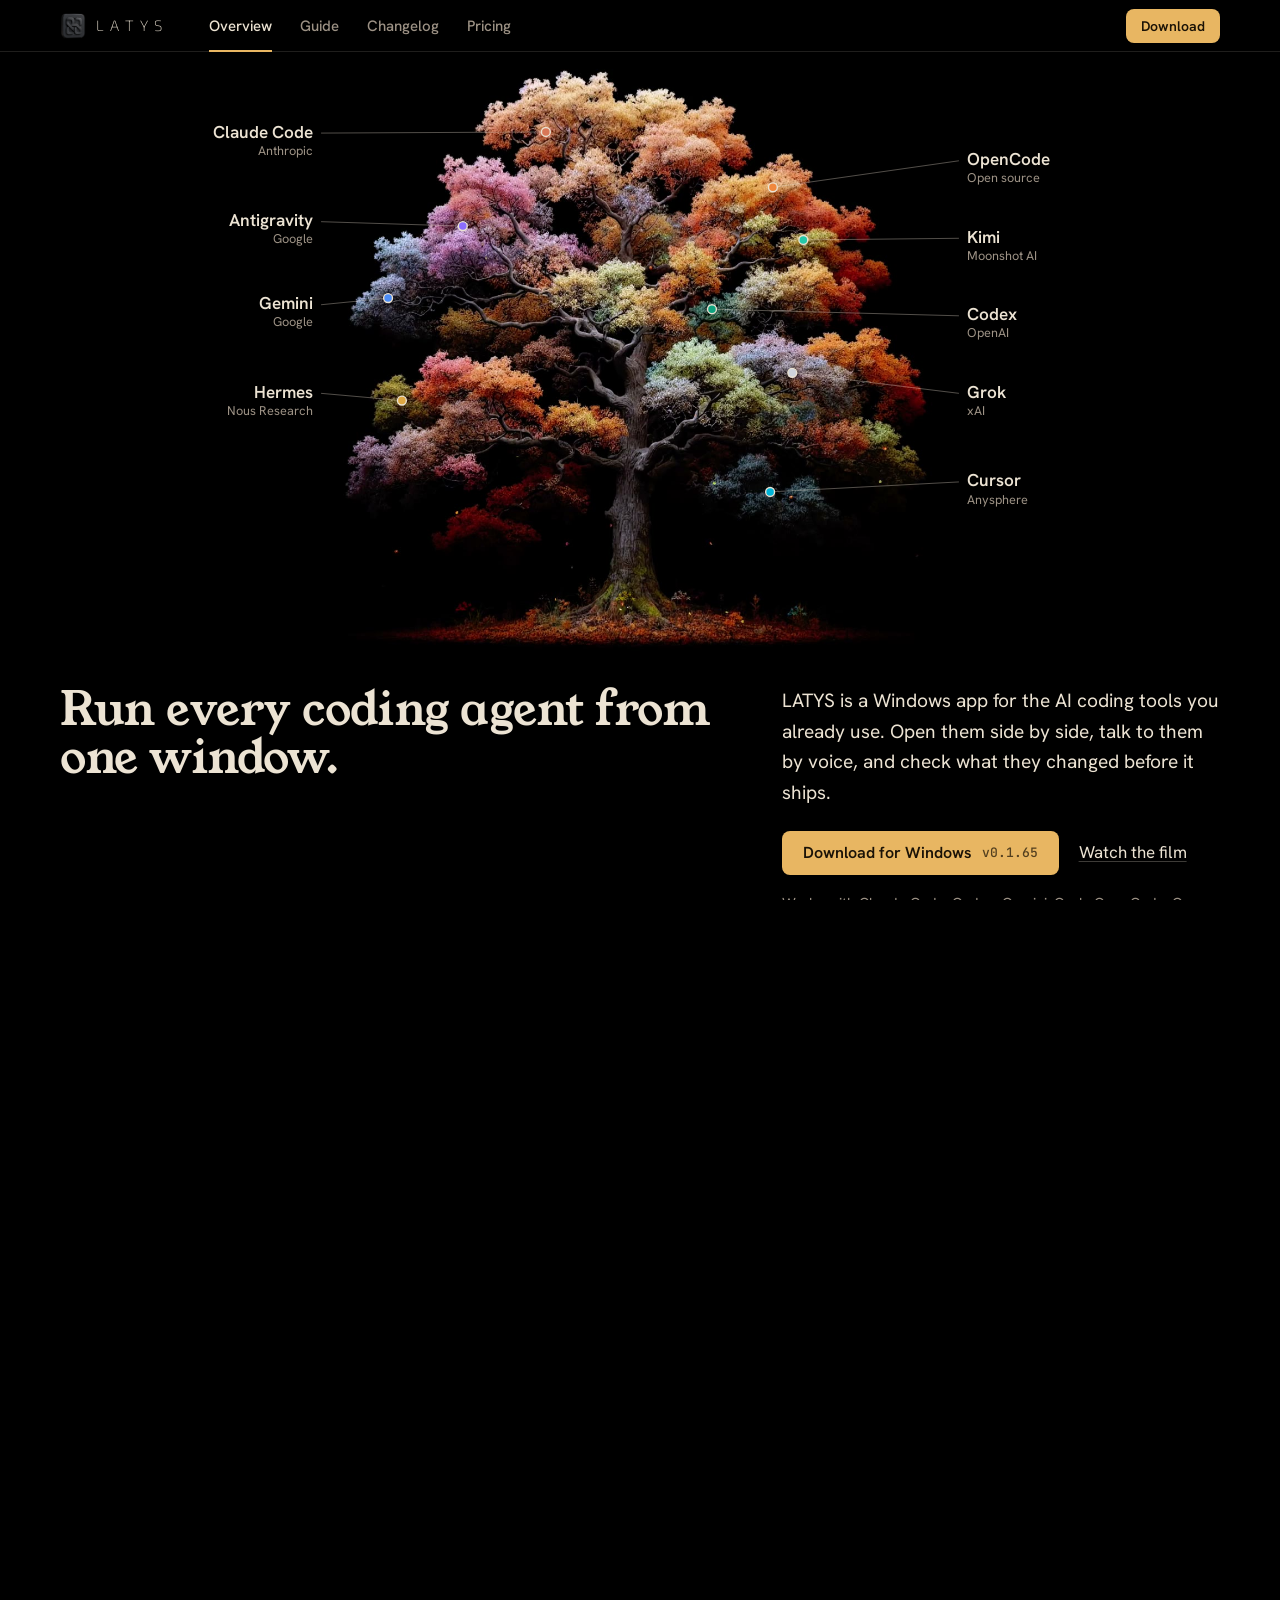
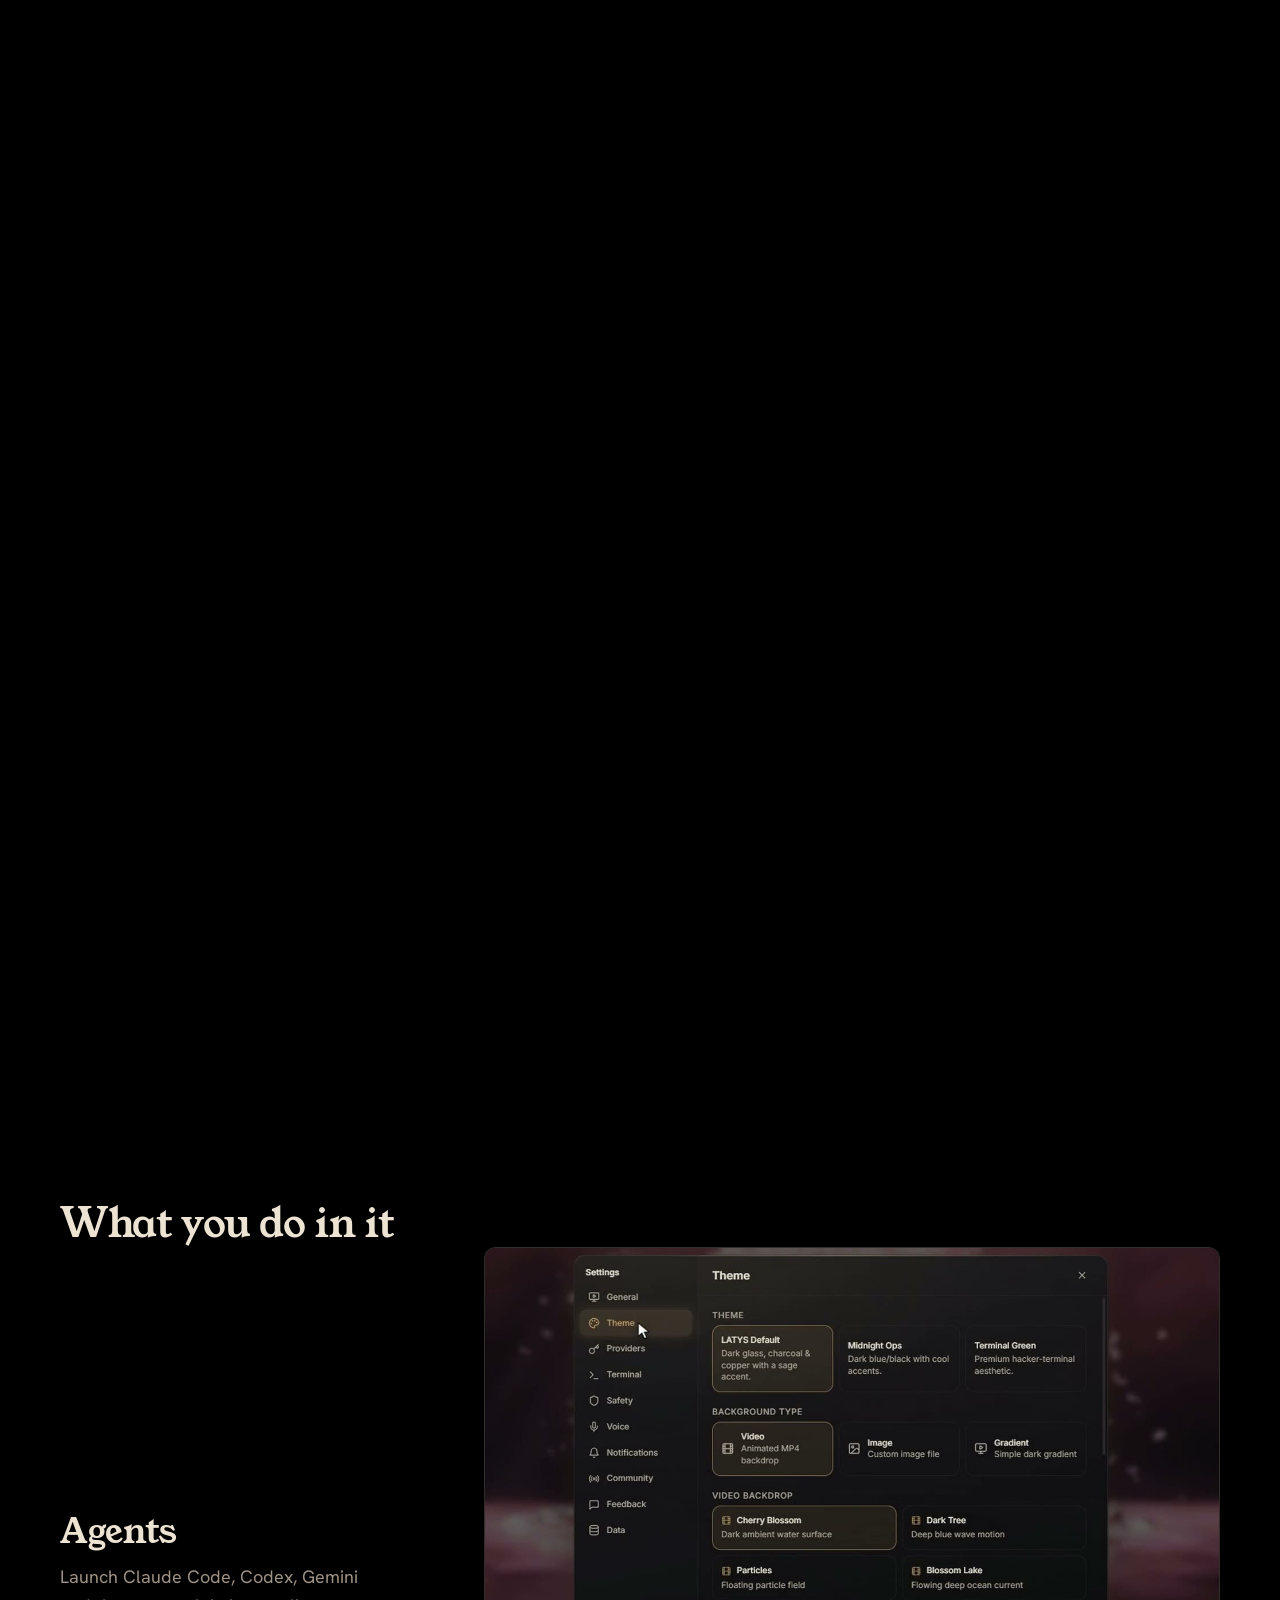
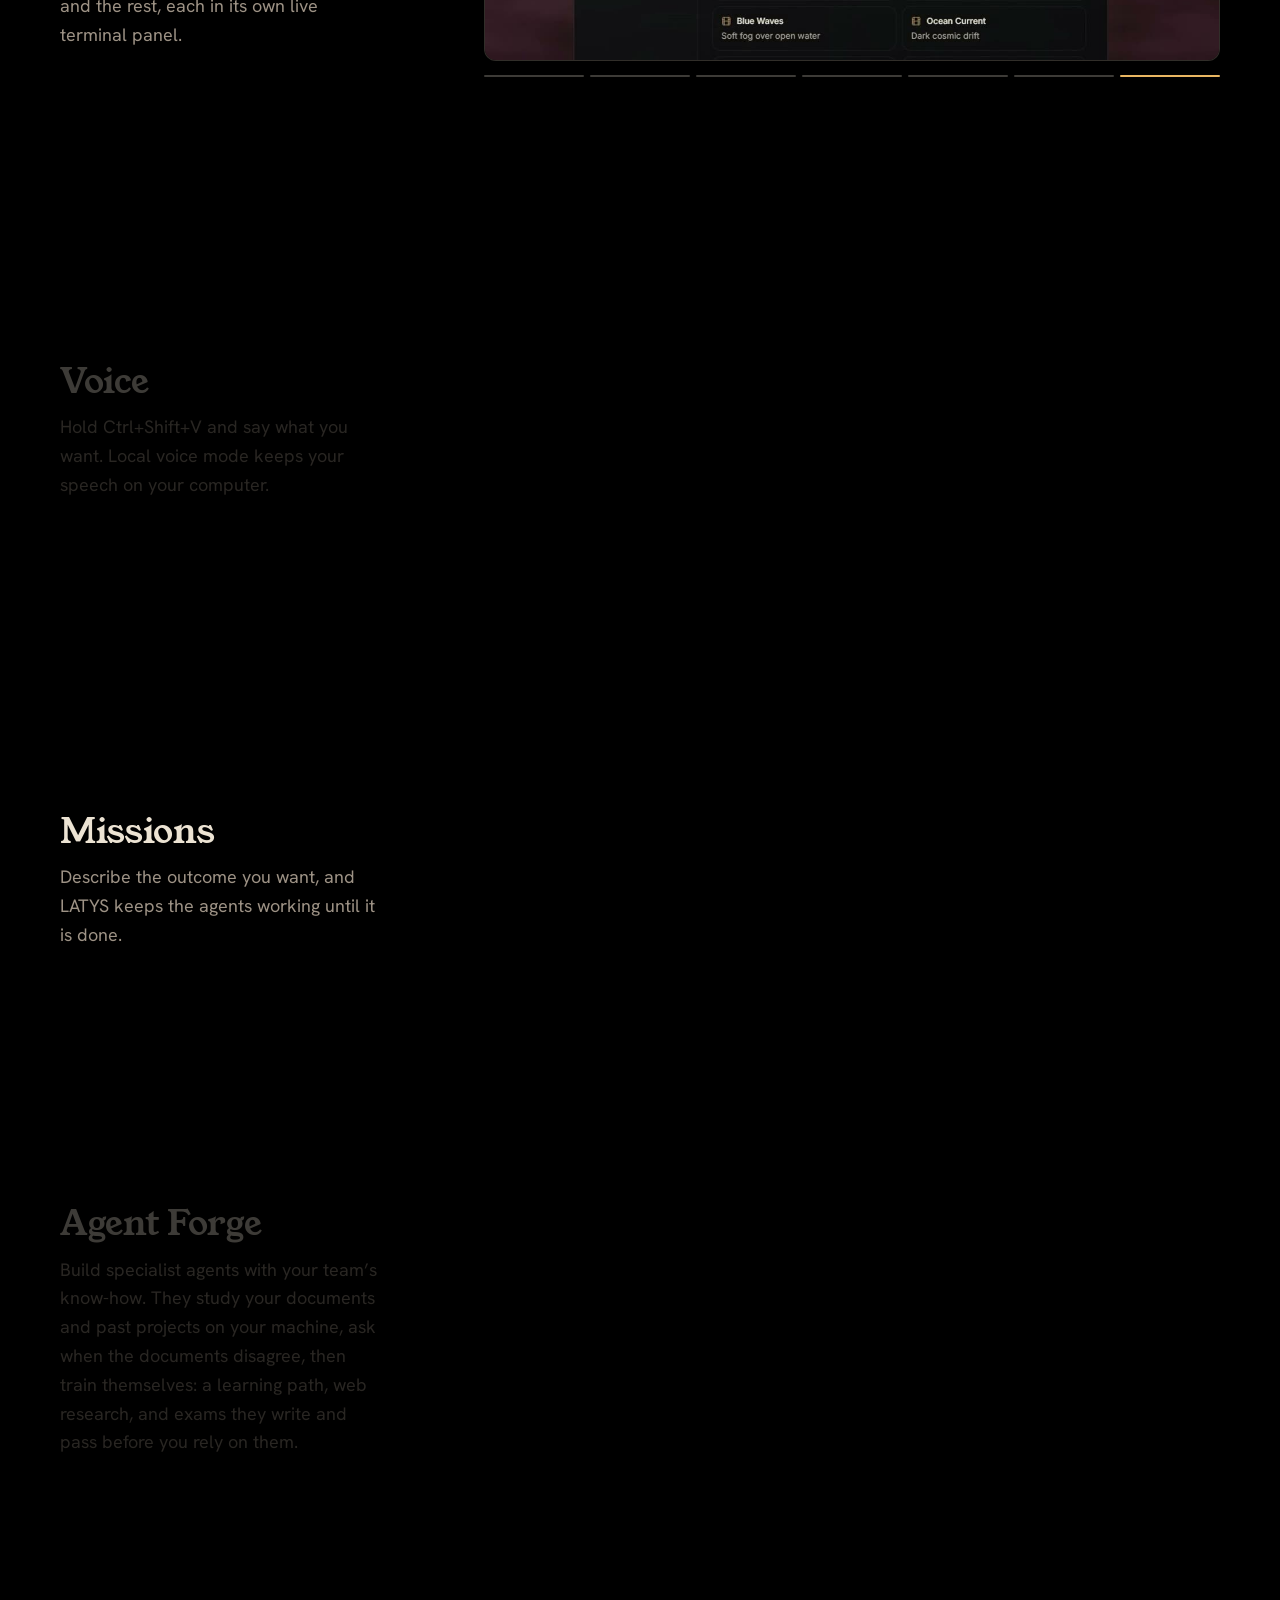
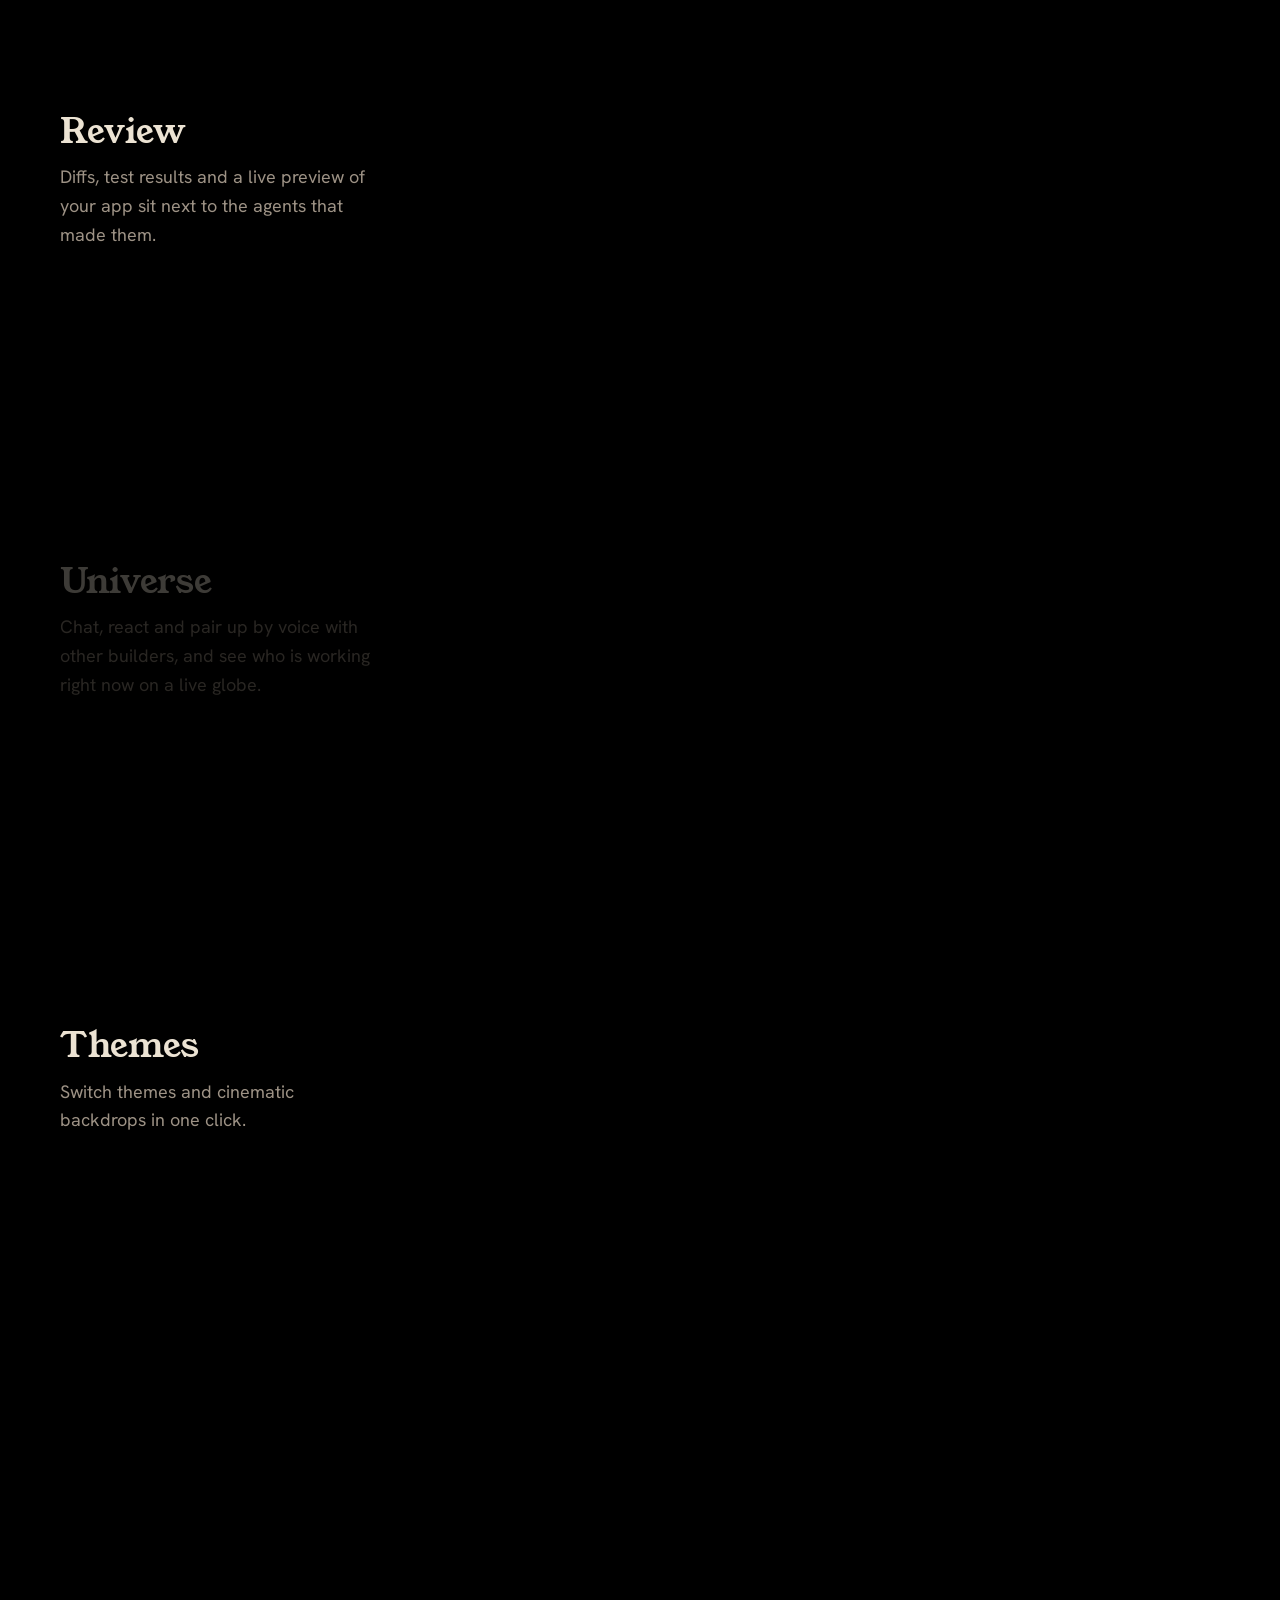
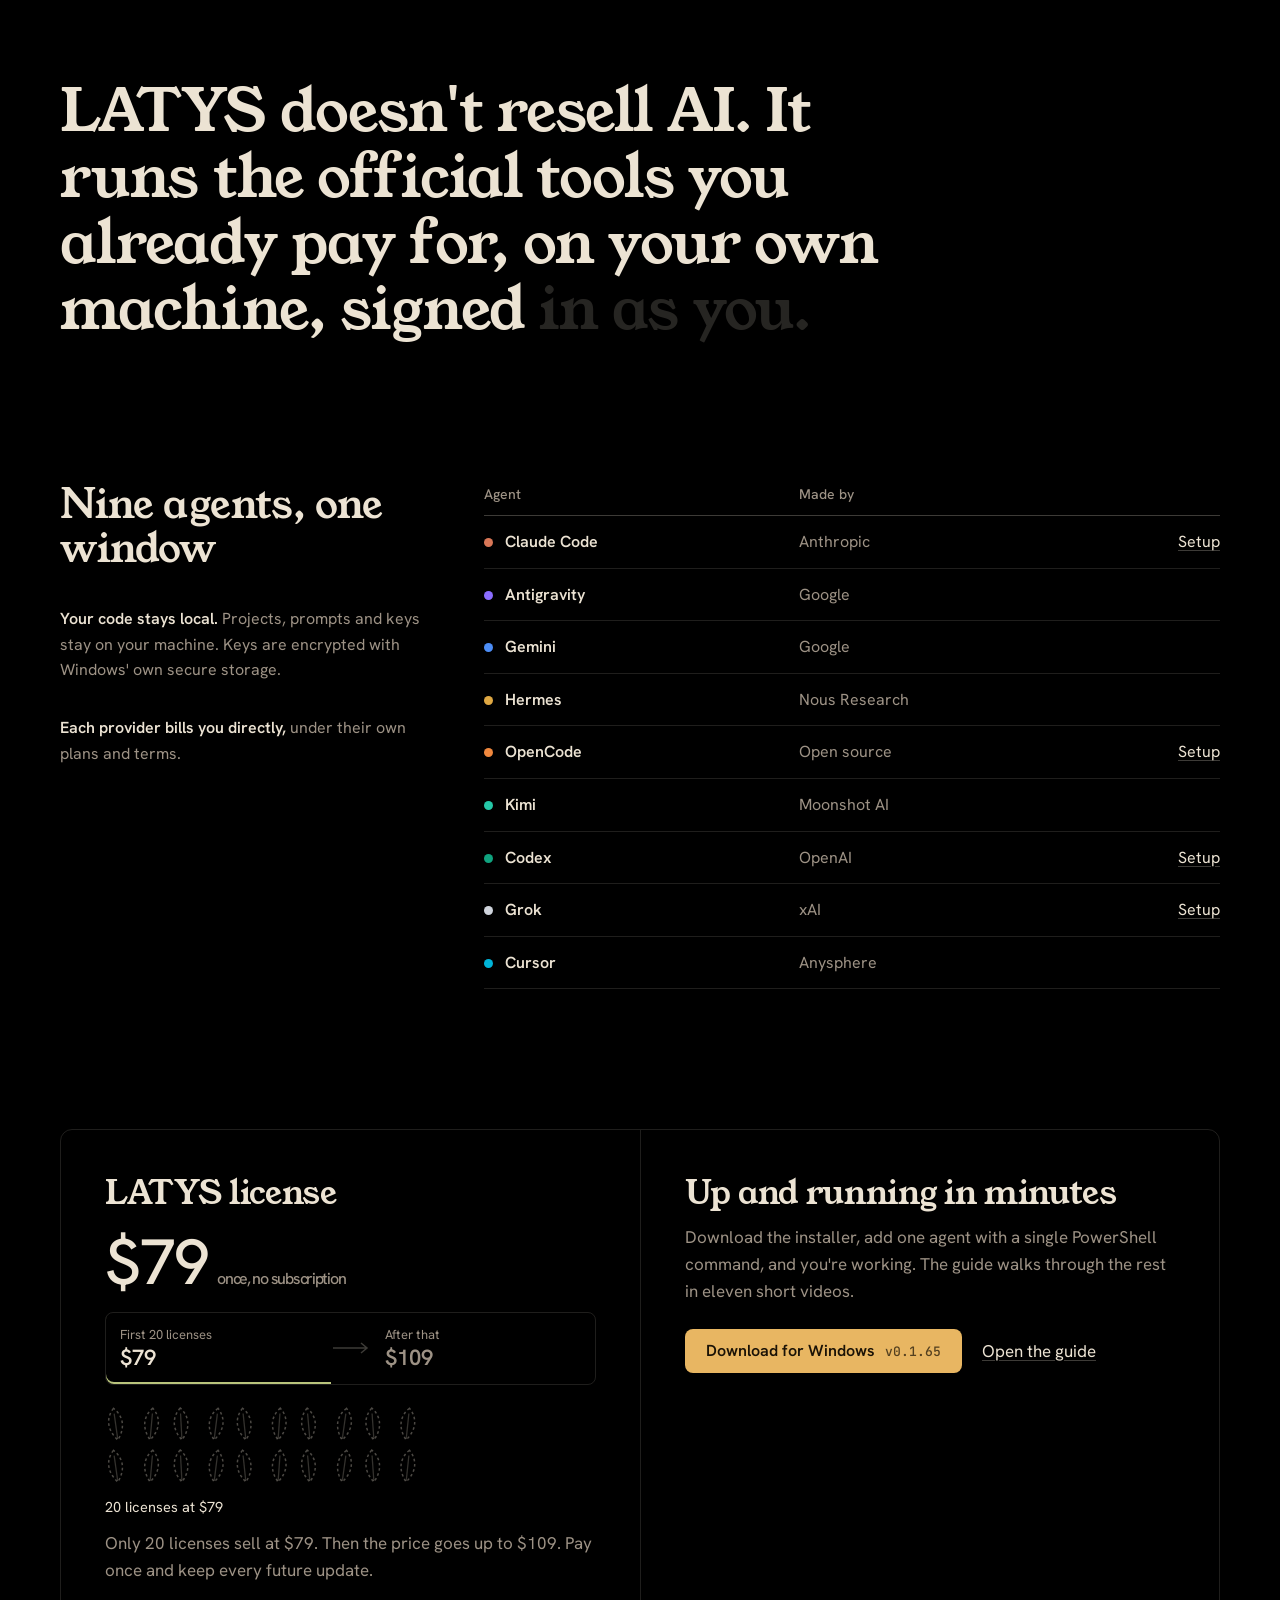
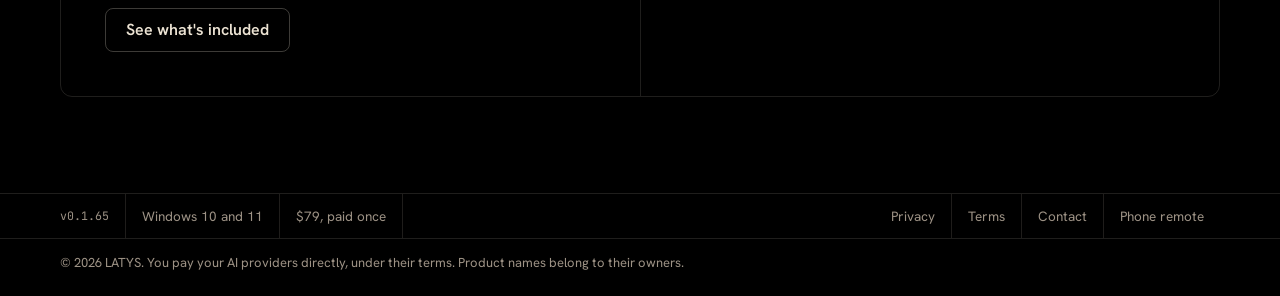
==== commit 95e9c3db: "Agent Forge: a feature section and a guide chapter The Forge builds specialists that study your work" ====
--- a/index.html
+++ b/index.html
@@ -243,7 +243,7 @@
           </div>
           <div>
             <h2>Up and running in minutes</h2>
-            <p>Download the installer, add one agent with a single PowerShell command, and you're working. The guide walks through the rest in ten short videos.</p>
+            <p>Download the installer, add one agent with a single PowerShell command, and you're working. The guide walks through the rest in eleven short videos.</p>
             <div class="actions">
               <a class="btn btn-gold" href="./download.html">Download for Windows <span class="v" data-version></span></a>
               <a class="link" href="./guide.html">Open the guide</a>
@@ -332,6 +332,7 @@
       ['Agents', 'Launch Claude Code, Codex, Gemini and the rest, each in its own live terminal panel.', 'loop-agents', 2],
       ['Voice', 'Hold Ctrl+Shift+V and say what you want. Local voice mode keeps your speech on your computer.', 'loop-voice', 2],
       ['Missions', 'Describe the outcome you want, and LATYS keeps the agents working until it is done.', 'loop-missions', 2],
+      ['Agent Forge', 'Build specialist agents with your team’s know-how. They study your documents and past projects on your machine, ask when the documents disagree, then train themselves: a learning path, web research, and exams they write and pass before you rely on them.', 'loop-forge', 1],
       ['Review', 'Diffs, test results and a live preview of your app sit next to the agents that made them.', 'loop-review', 2],
       ['Universe', 'Chat, react and pair up by voice with other builders, and see who is working right now on a live globe.', 'community', 4],
       ['Themes', 'Switch themes and cinematic backdrops in one click.', 'loop-themes', 2]
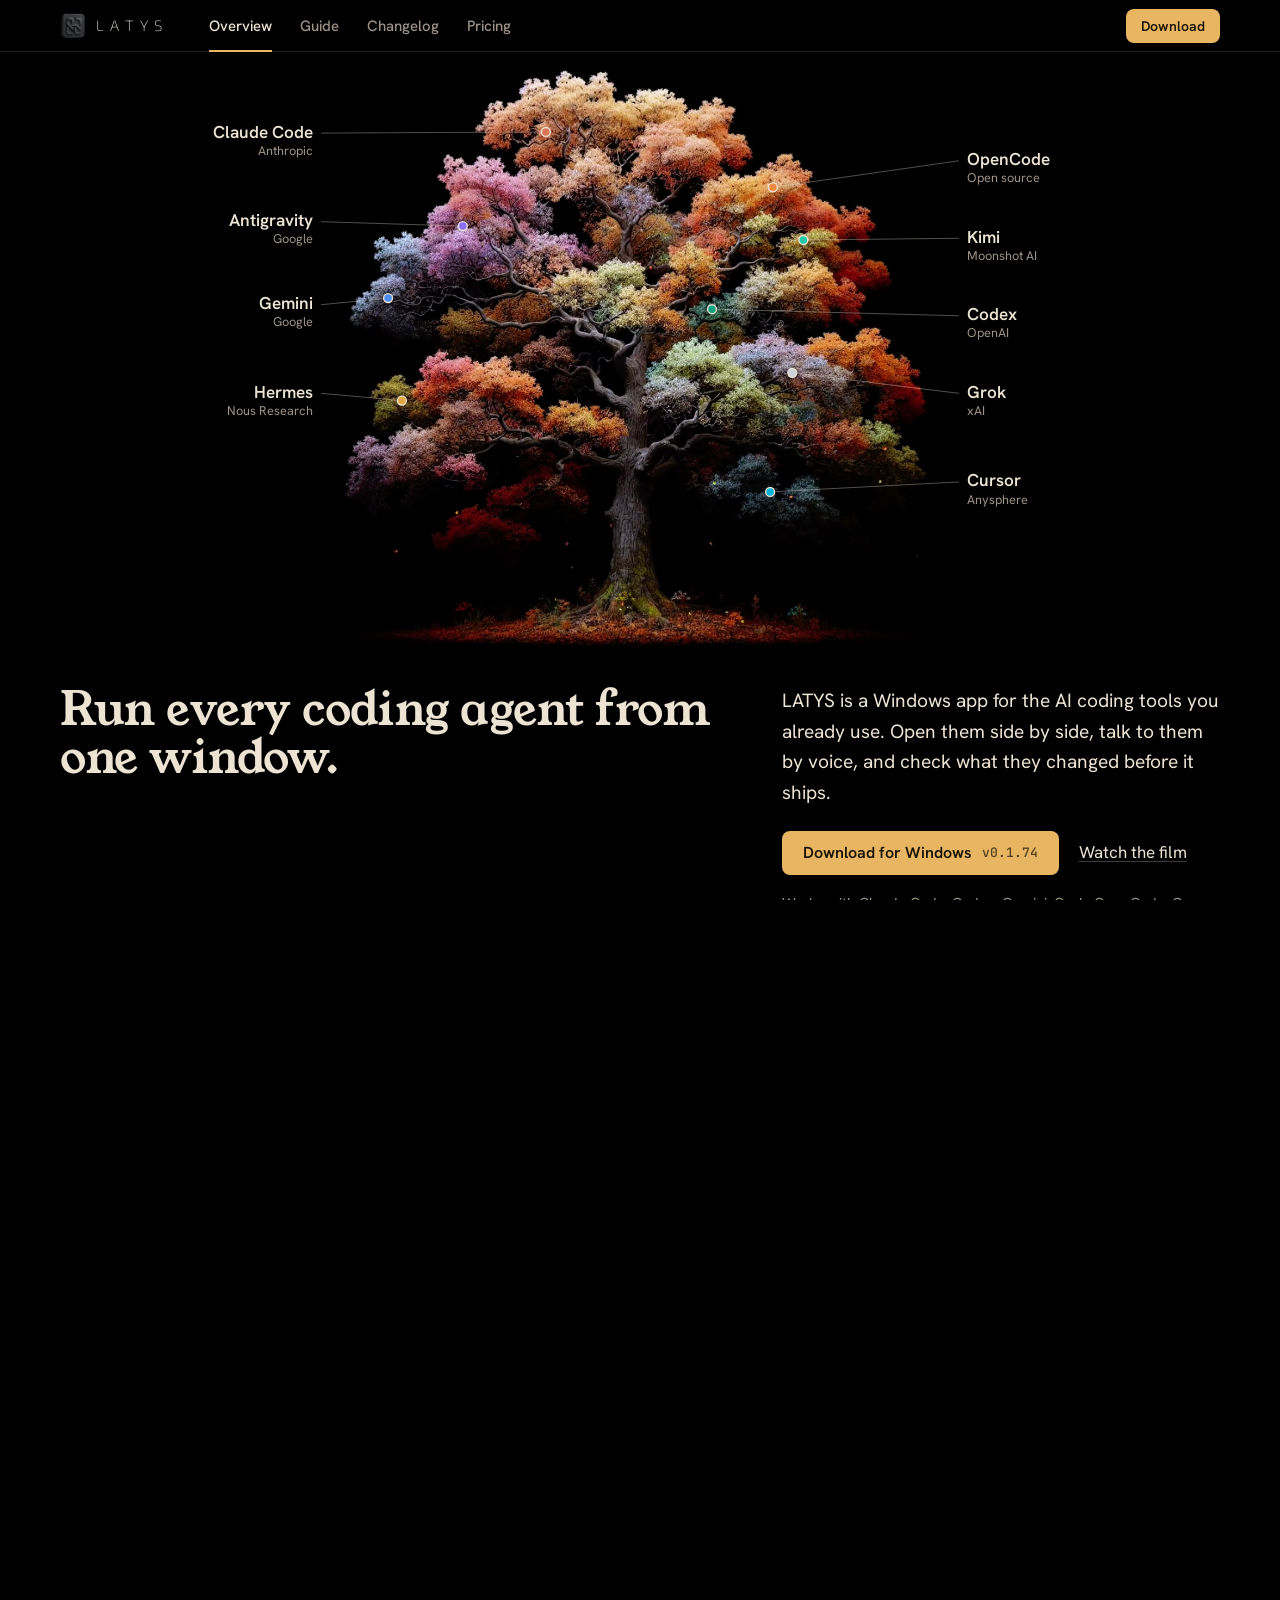
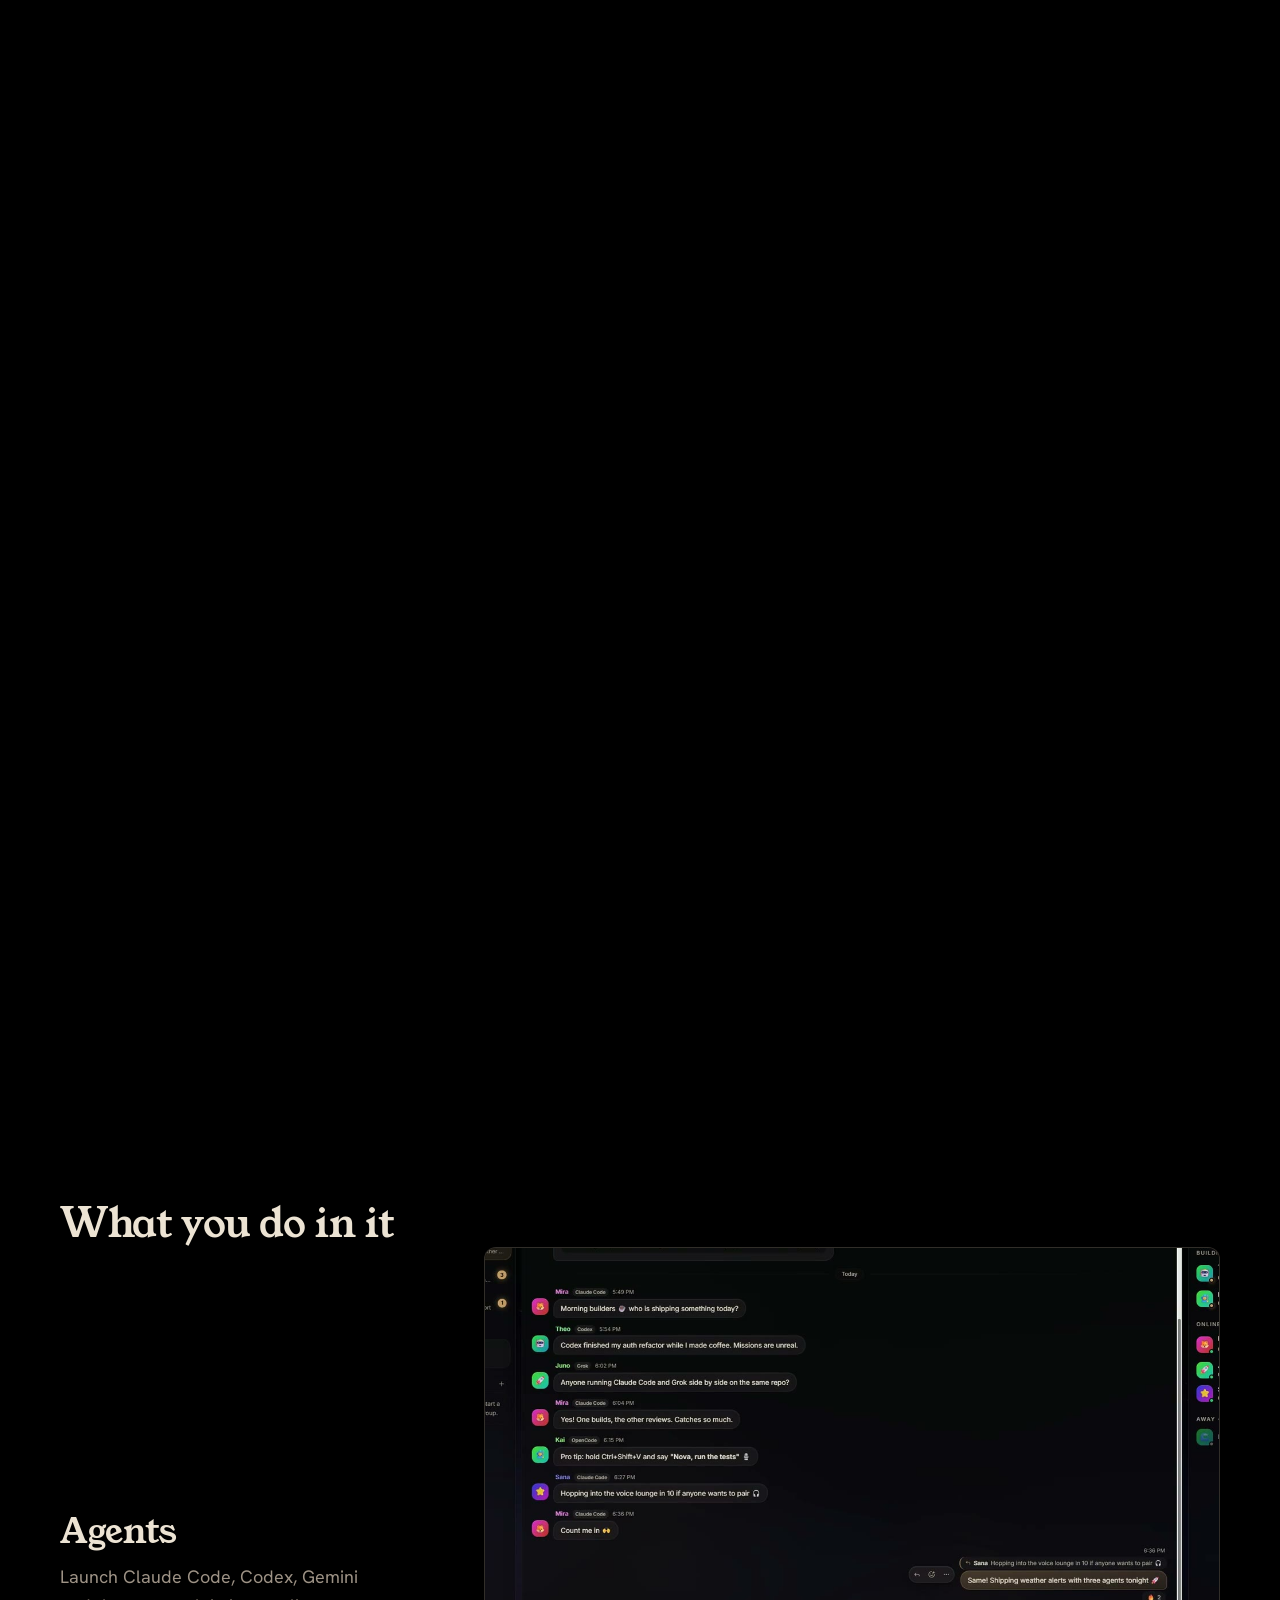
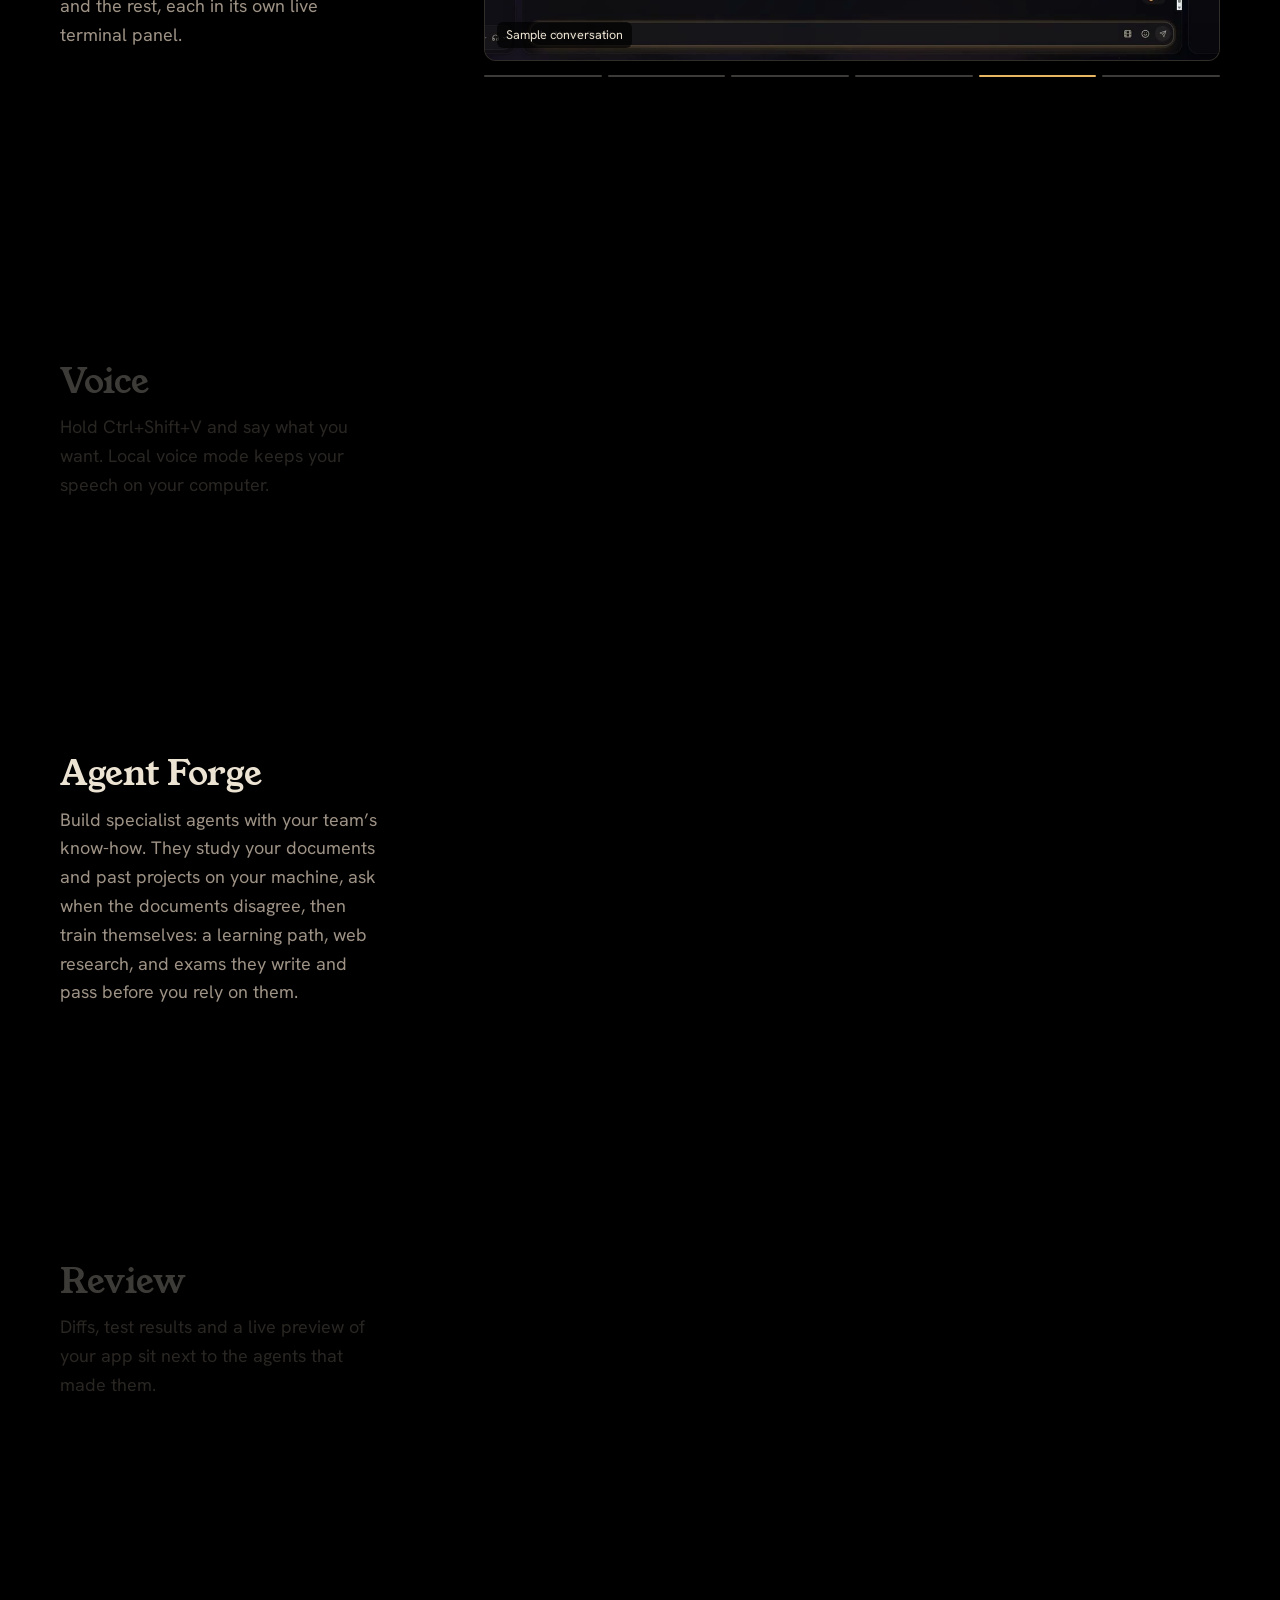
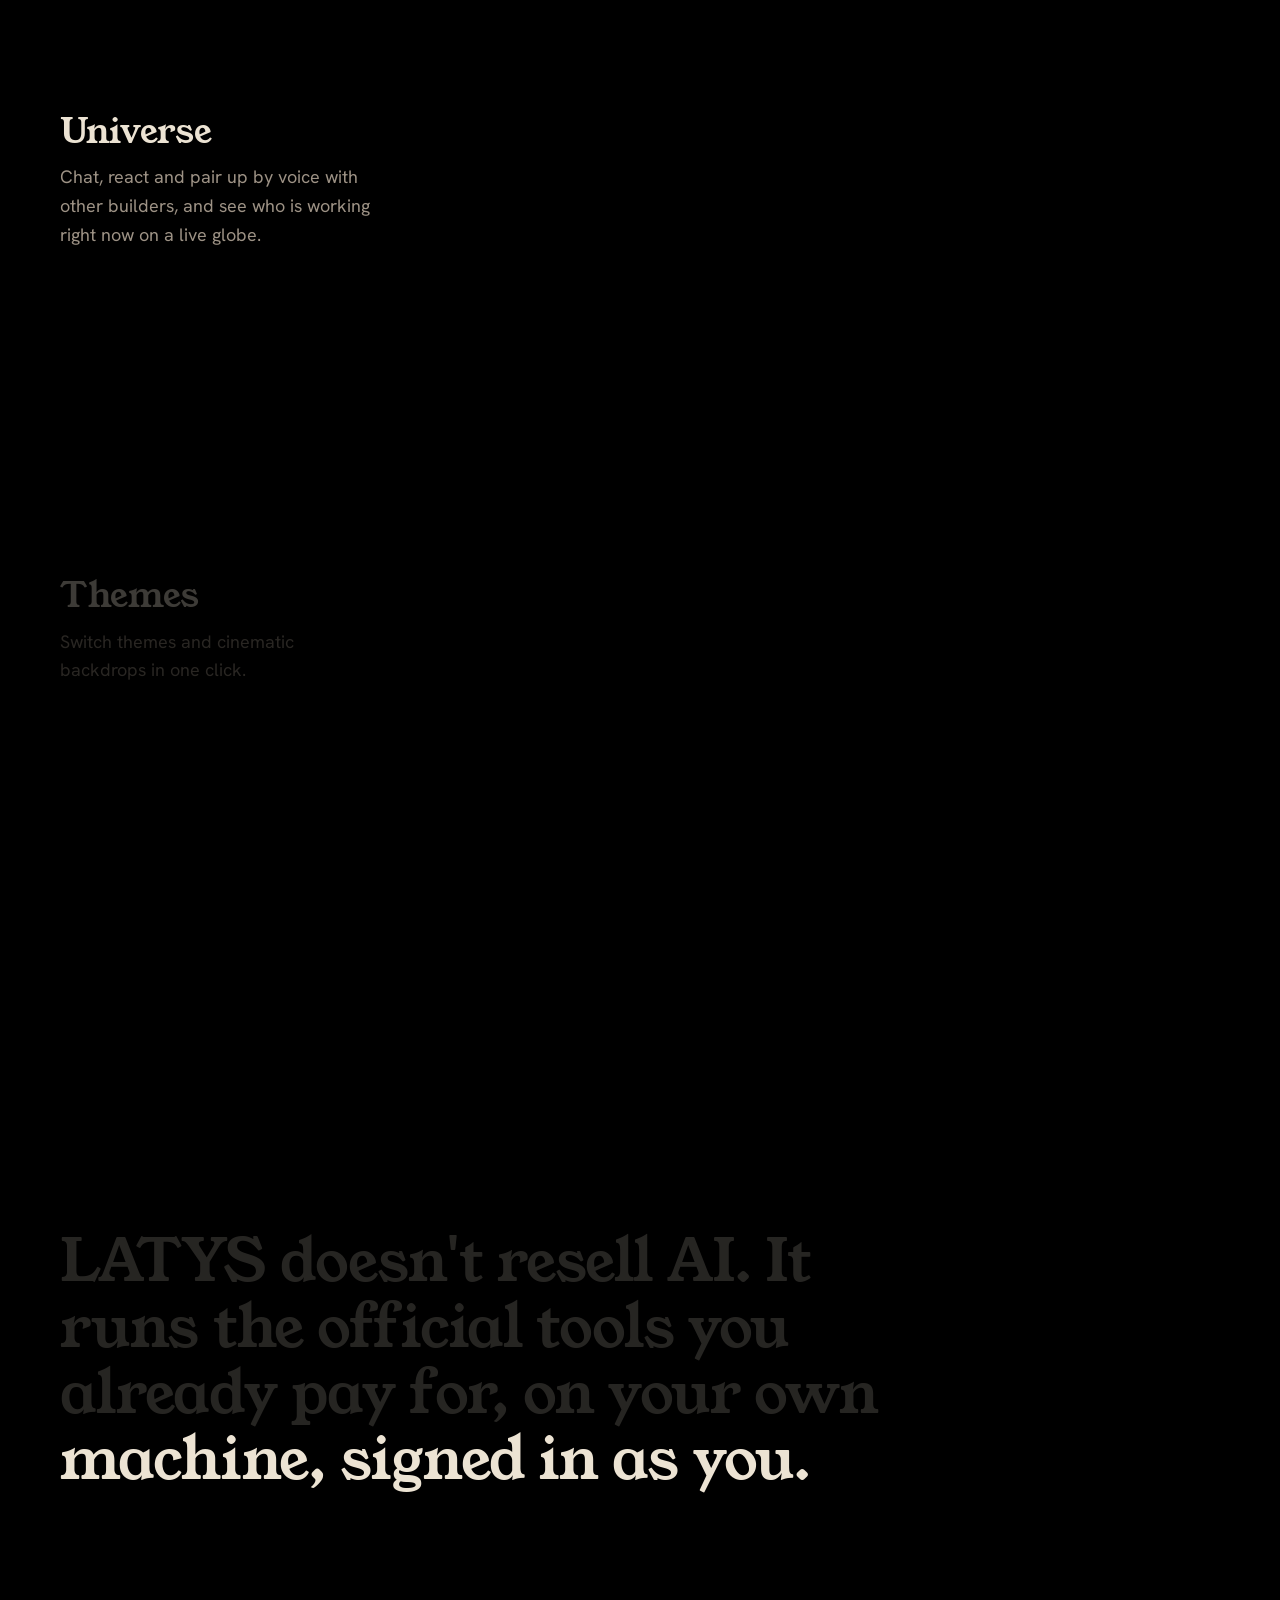
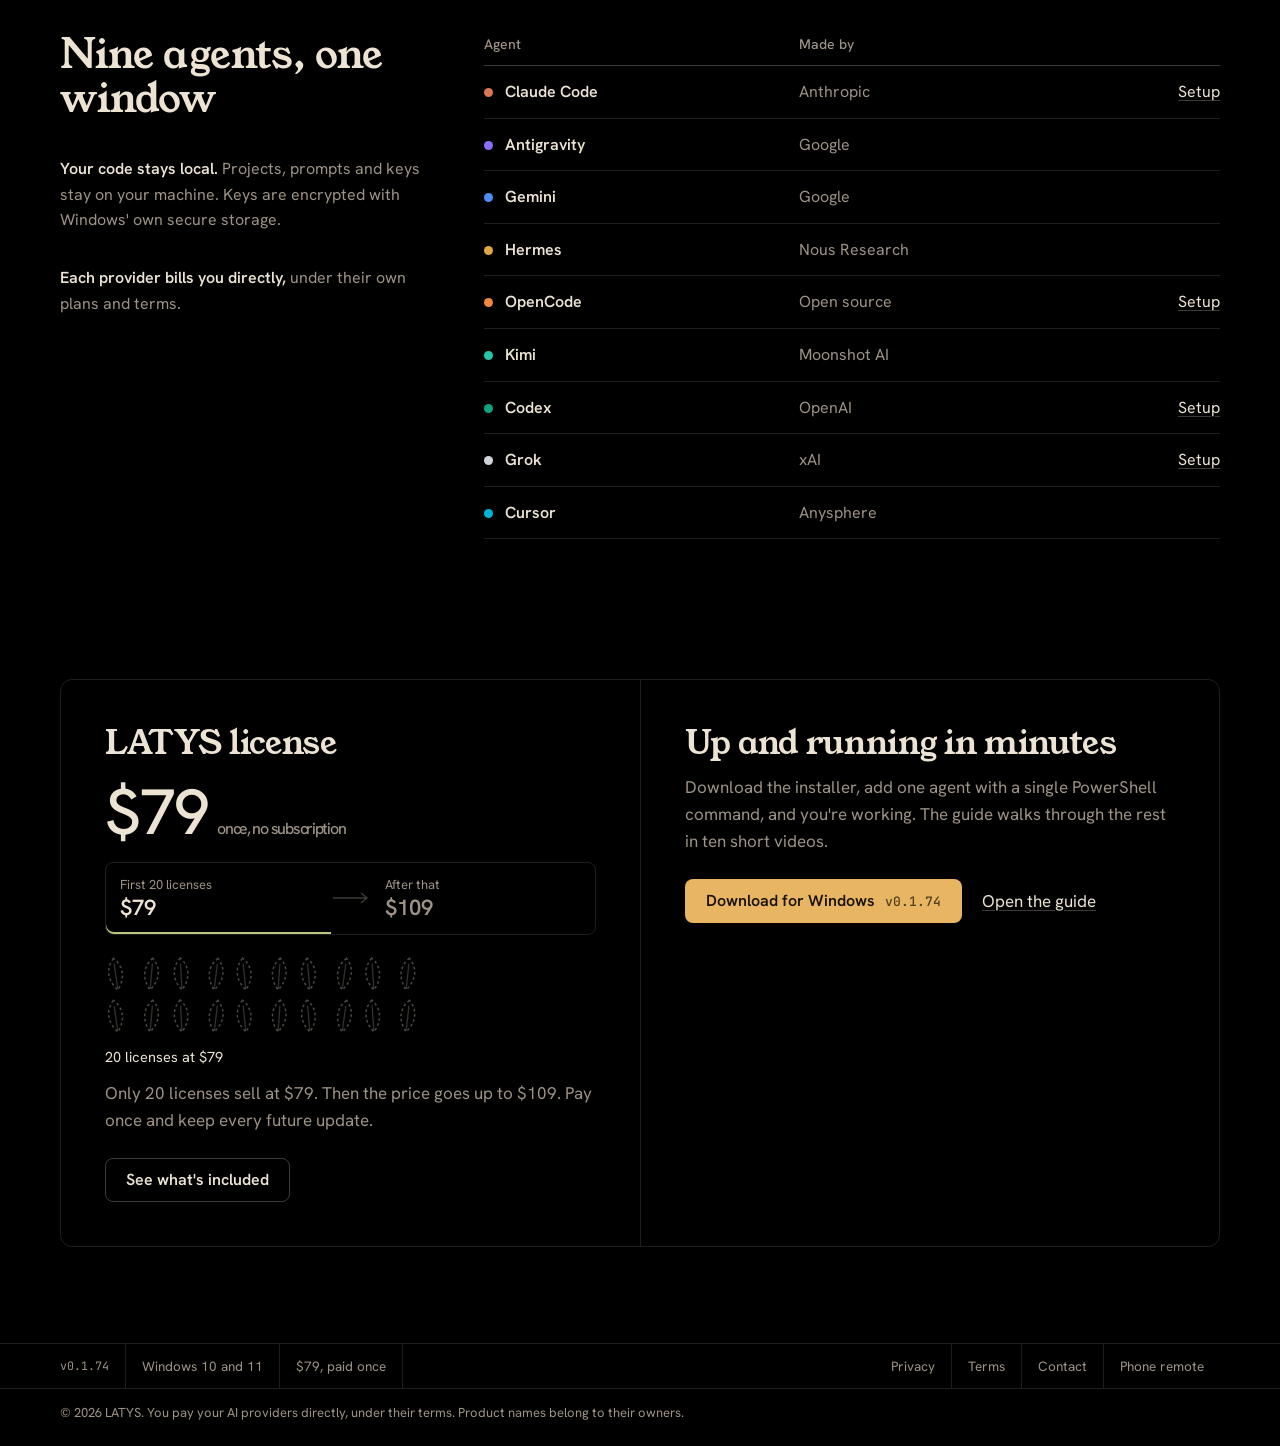
==== commit 57fe3b96: "Site: Mission Mode is gone; new Agent Forge chapter - Missions leave the features, the guide (ten ch" ====
--- a/index.html
+++ b/index.html
@@ -4,7 +4,7 @@
   <meta charset="UTF-8" />
   <meta name="viewport" content="width=device-width, initial-scale=1.0" />
   <title>LATYS: every coding agent in one window</title>
-  <meta name="description" content="LATYS is a Windows app that runs Claude Code, Codex, Gemini, Grok, OpenCode and more side by side, on your own AI accounts. Voice control, missions, diffs and tests in one place." />
+  <meta name="description" content="LATYS is a Windows app that runs Claude Code, Codex, Gemini, Grok, OpenCode and more side by side, on your own AI accounts. Voice control, workflows, diffs and tests in one place." />
   <meta name="theme-color" content="#000000" />
   <meta property="og:title" content="LATYS" />
   <meta property="og:description" content="Run every coding agent from one window." />
@@ -243,7 +243,7 @@
           </div>
           <div>
             <h2>Up and running in minutes</h2>
-            <p>Download the installer, add one agent with a single PowerShell command, and you're working. The guide walks through the rest in eleven short videos.</p>
+            <p>Download the installer, add one agent with a single PowerShell command, and you're working. The guide walks through the rest in ten short videos.</p>
             <div class="actions">
               <a class="btn btn-gold" href="./download.html">Download for Windows <span class="v" data-version></span></a>
               <a class="link" href="./guide.html">Open the guide</a>
@@ -331,8 +331,7 @@
     const FEATURES = [
       ['Agents', 'Launch Claude Code, Codex, Gemini and the rest, each in its own live terminal panel.', 'loop-agents', 2],
       ['Voice', 'Hold Ctrl+Shift+V and say what you want. Local voice mode keeps your speech on your computer.', 'loop-voice', 2],
-      ['Missions', 'Describe the outcome you want, and LATYS keeps the agents working until it is done.', 'loop-missions', 2],
-      ['Agent Forge', 'Build specialist agents with your team’s know-how. They study your documents and past projects on your machine, ask when the documents disagree, then train themselves: a learning path, web research, and exams they write and pass before you rely on them.', 'loop-forge', 1],
+      ['Agent Forge', 'Build specialist agents with your team’s know-how. They study your documents and past projects on your machine, ask when the documents disagree, then train themselves: a learning path, web research, and exams they write and pass before you rely on them.', 'loop-forge', 2],
       ['Review', 'Diffs, test results and a live preview of your app sit next to the agents that made them.', 'loop-review', 2],
       ['Universe', 'Chat, react and pair up by voice with other builders, and see who is working right now on a live globe.', 'community', 4],
       ['Themes', 'Switch themes and cinematic backdrops in one click.', 'loop-themes', 2]
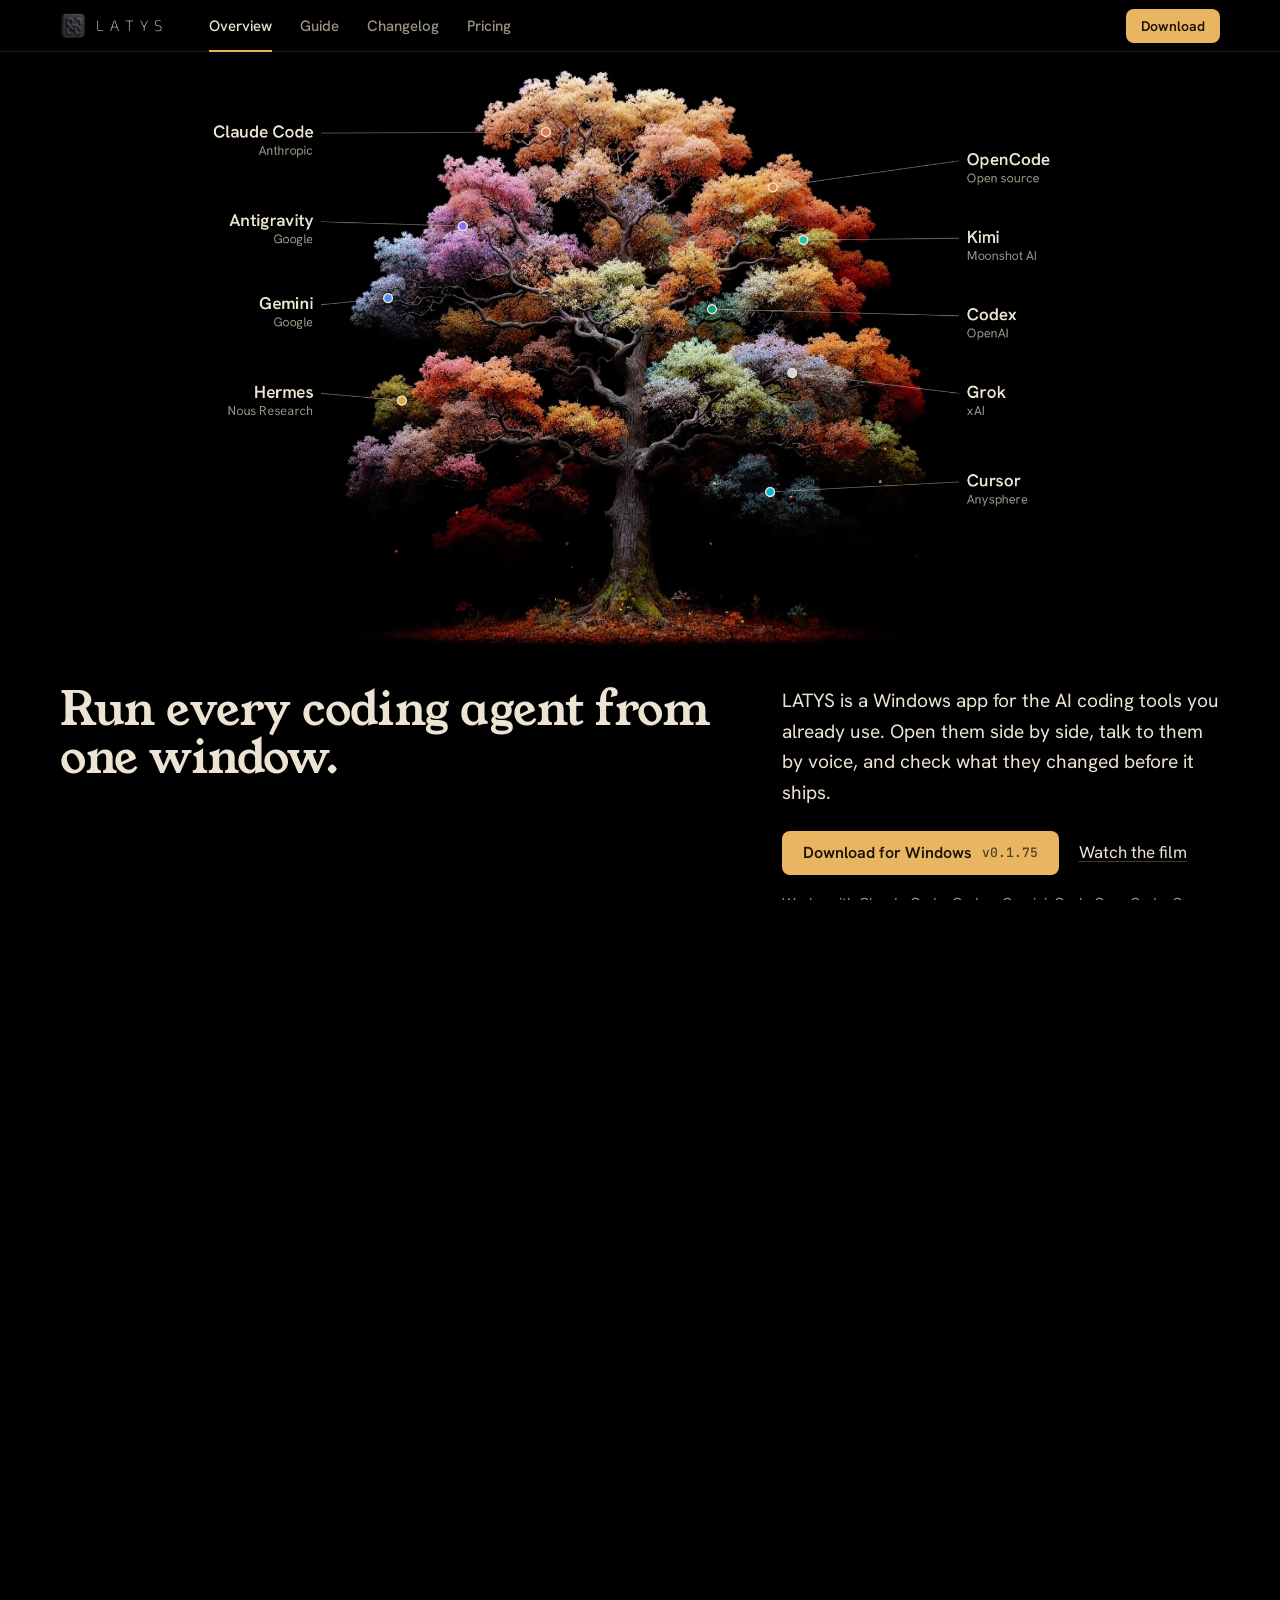
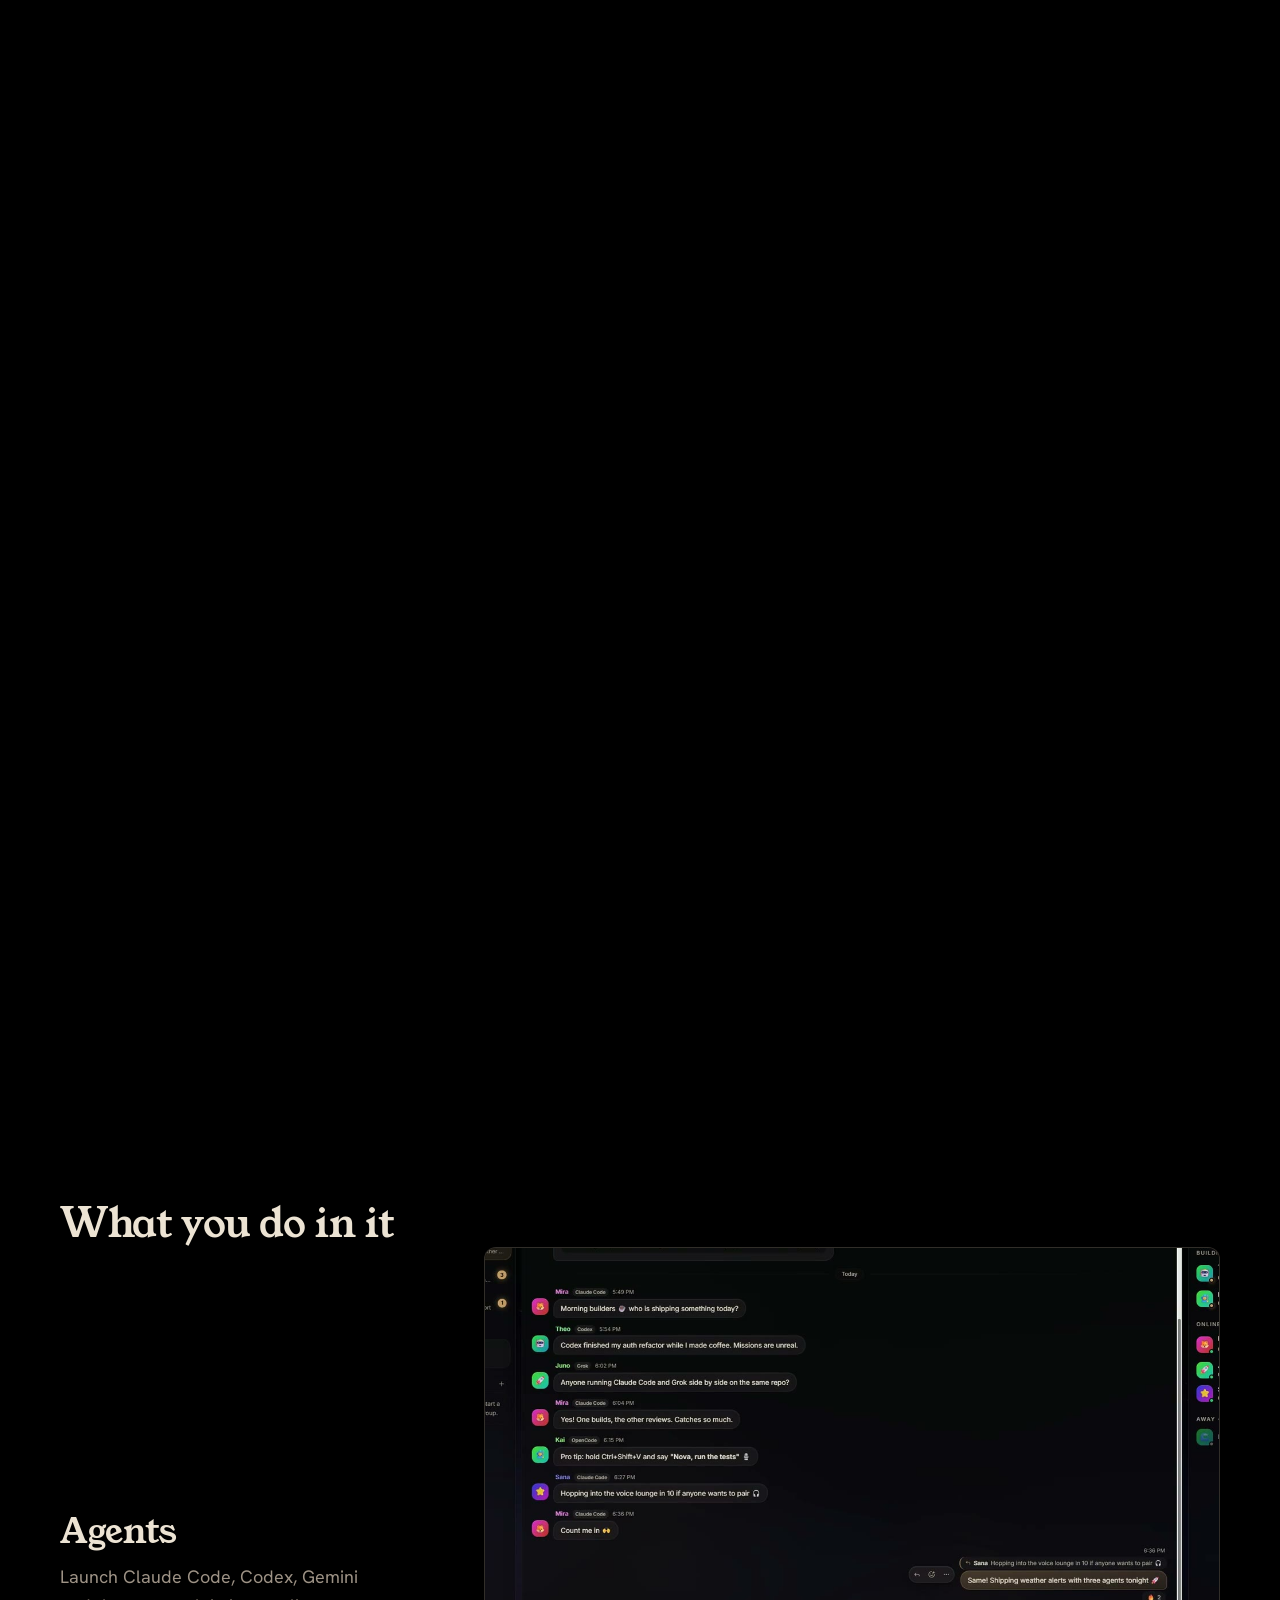
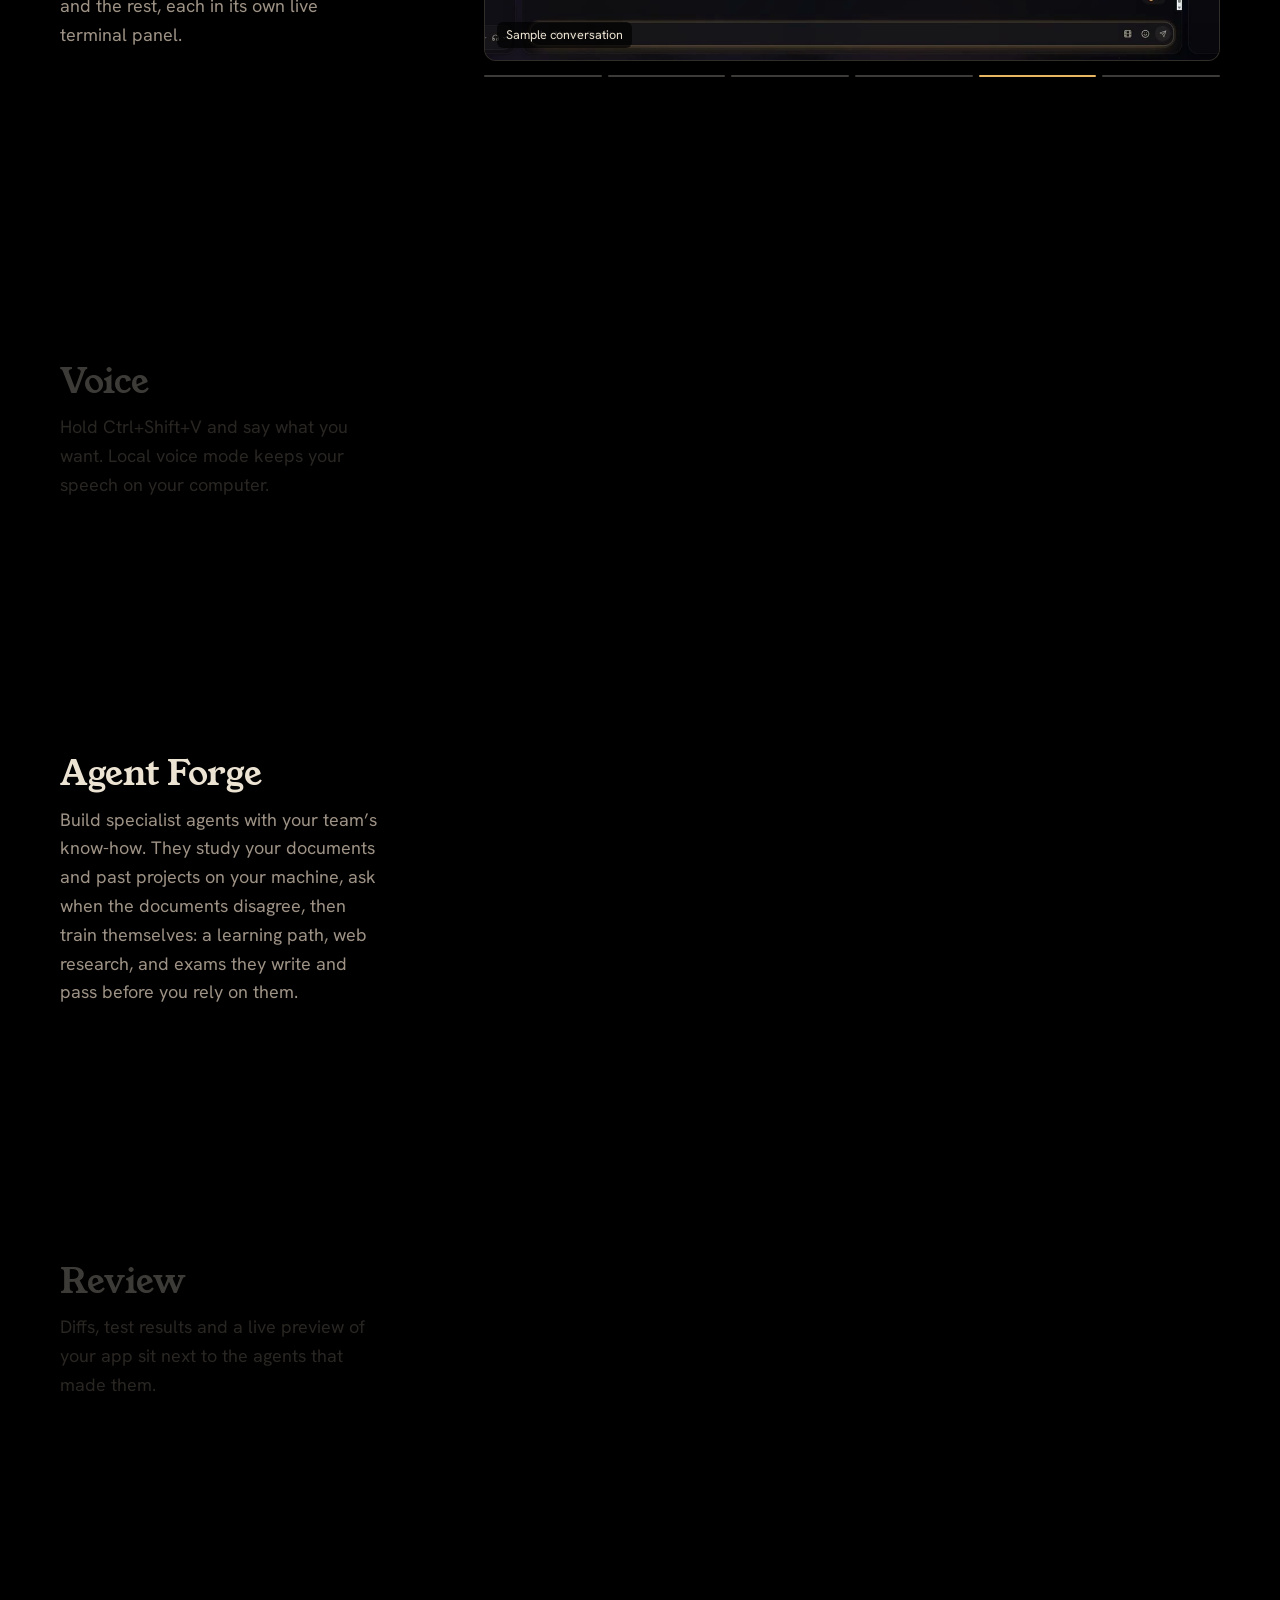
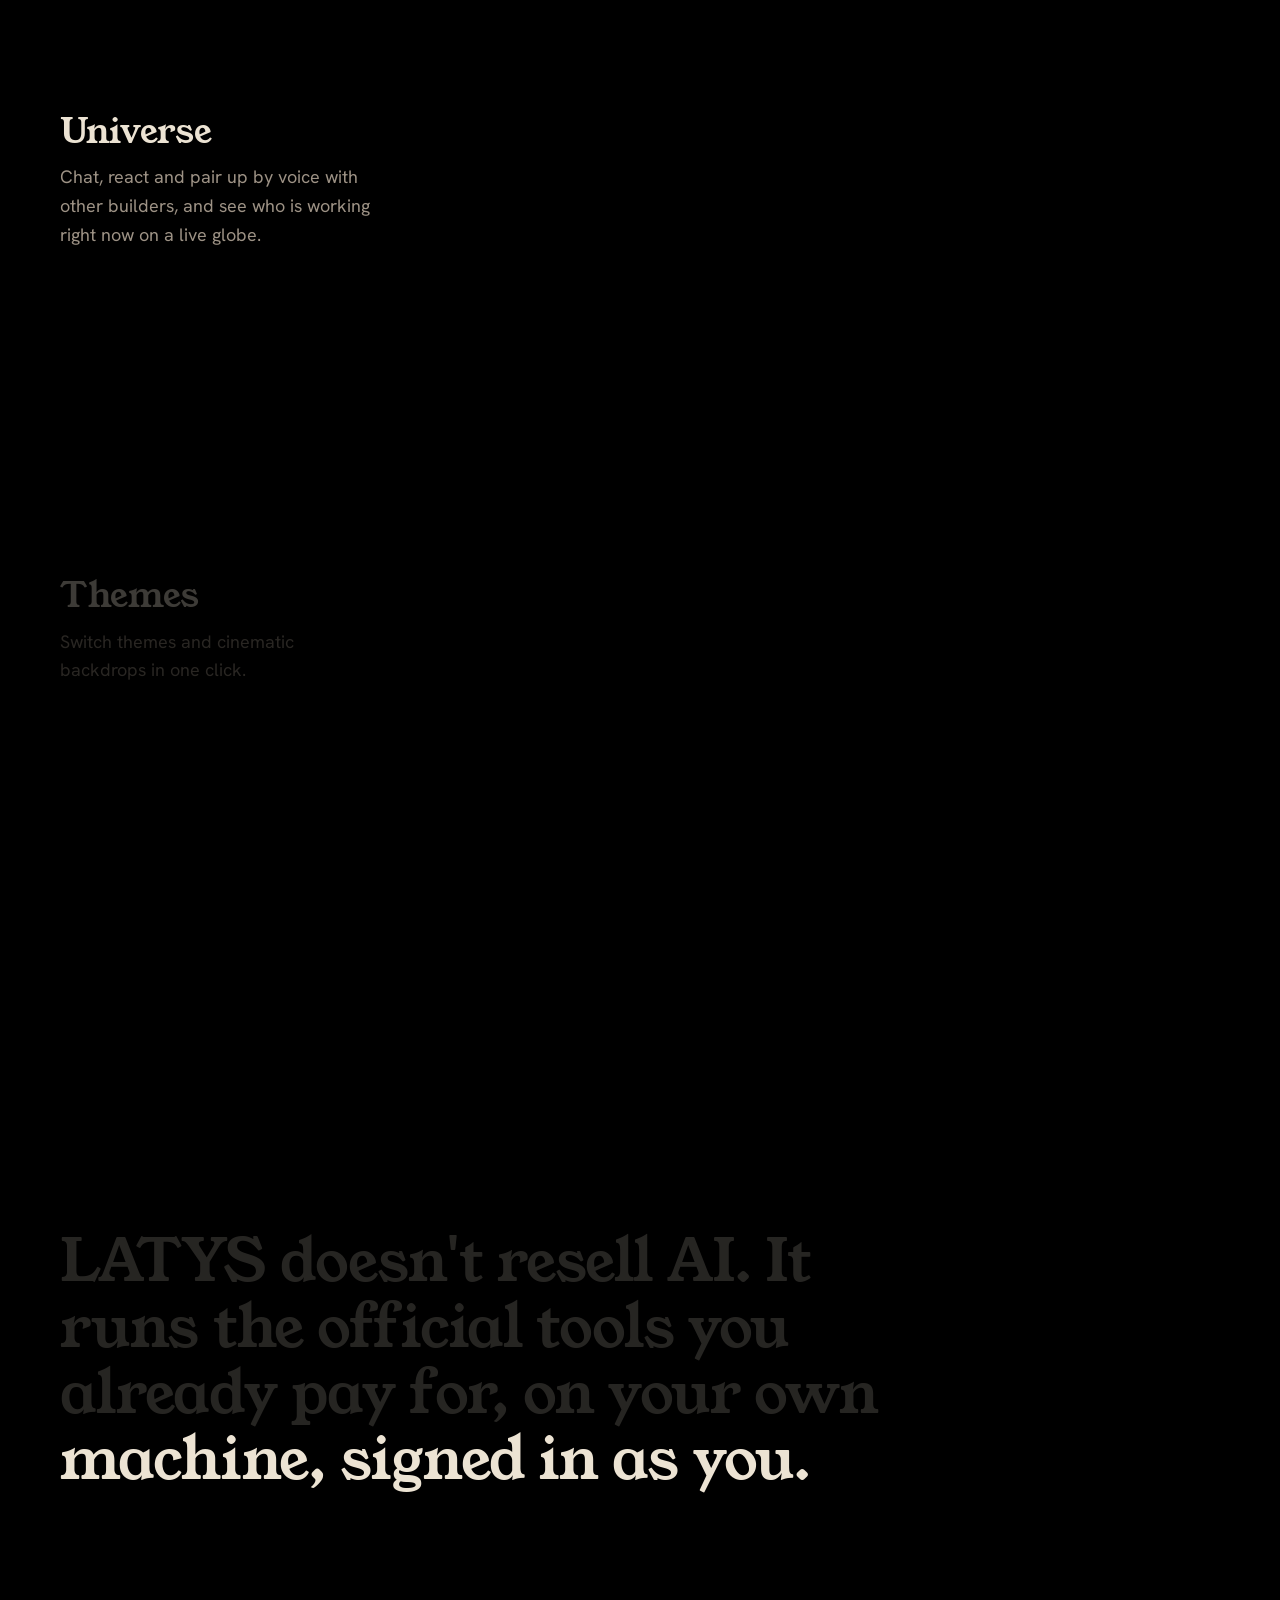
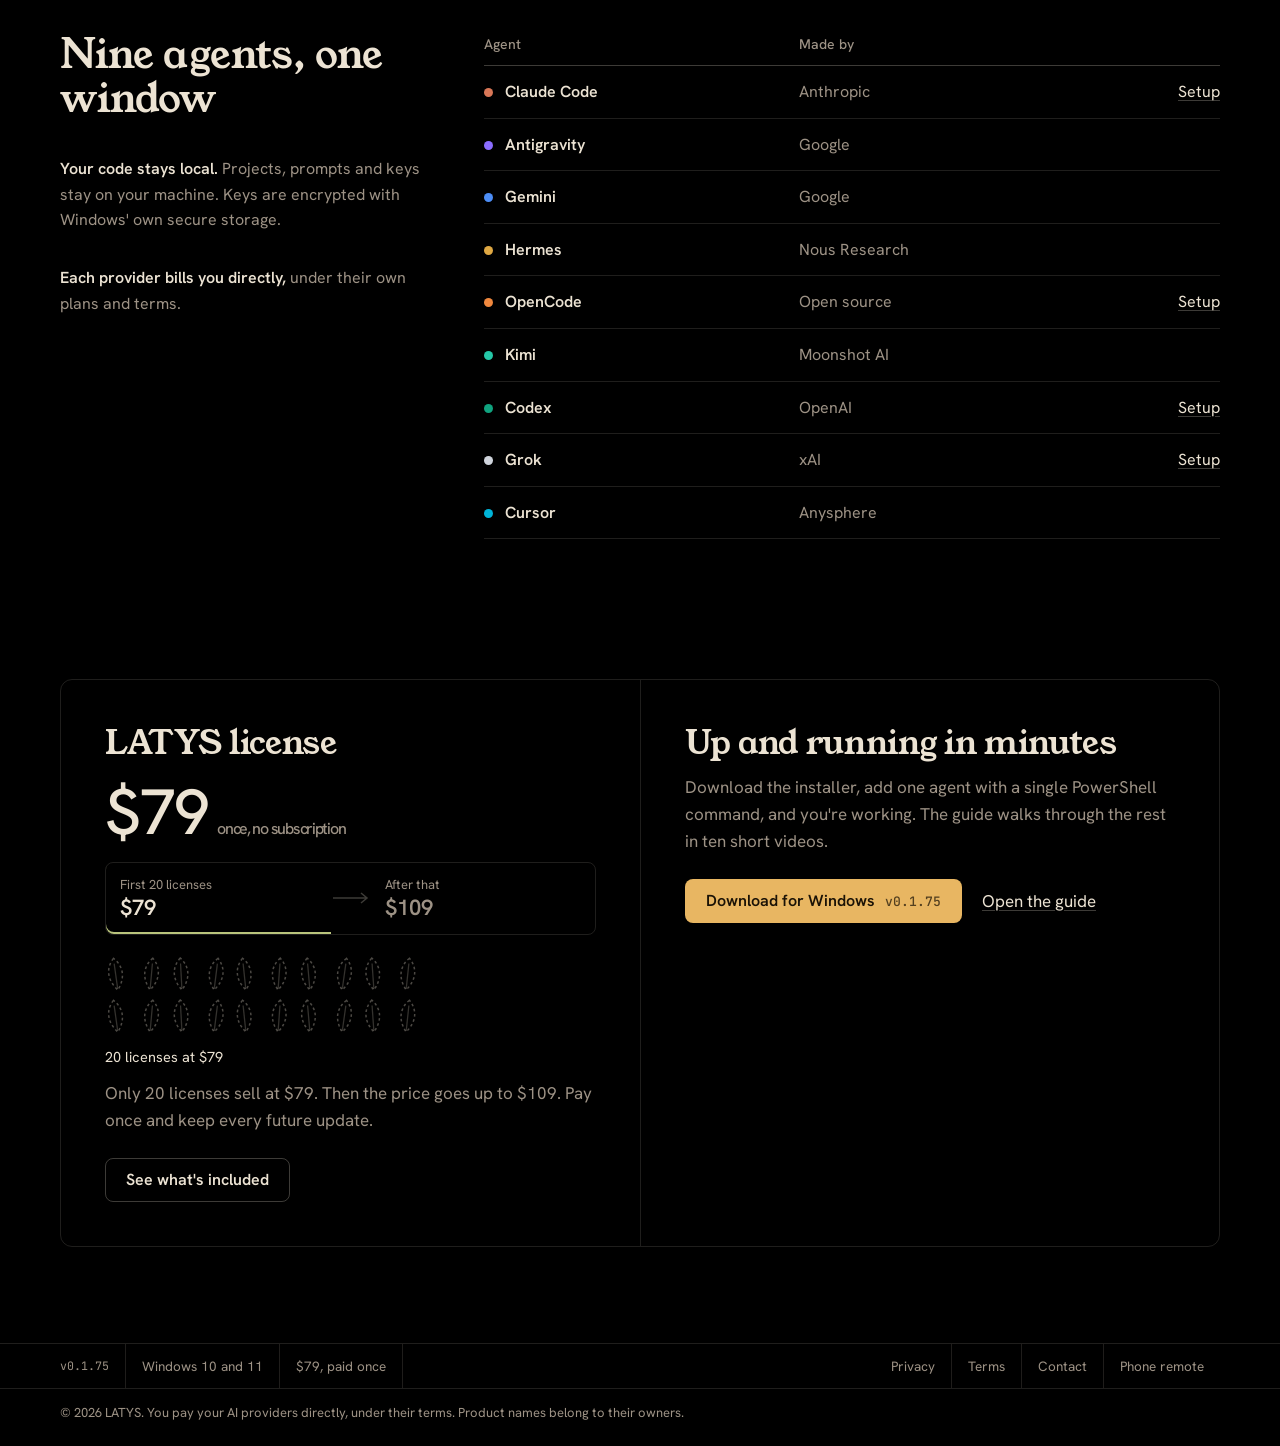
==== commit 7da621a4: "Site: the trailer's Mission step becomes Workflows Step 06 now shows a team built in Workflows takin" ====
--- a/index.html
+++ b/index.html
@@ -177,8 +177,8 @@
         <div class="reel" id="film">
           <div>
             <div class="frame film" id="filmBox">
-              <video id="filmVideo" src="./media/trailer.mp4?v=4" poster="./media/trailer-poster.jpg?v=4" preload="none" playsinline aria-label="The LATYS film">
-                <track kind="captions" src="./media/trailer.vtt?v=4" srclang="en" label="English" />
+              <video id="filmVideo" src="./media/trailer.mp4?v=5" poster="./media/trailer-poster.jpg?v=5" preload="none" playsinline aria-label="The LATYS film">
+                <track kind="captions" src="./media/trailer.vtt?v=5" srclang="en" label="English" />
               </video>
               <button class="play" type="button" id="filmPlay"><span><svg width="14" height="14" viewBox="0 0 24 24" fill="currentColor" aria-hidden="true"><path d="M7 4.5v15a1 1 0 0 0 1.5.86l12.5-7.5a1 1 0 0 0 0-1.72L8.5 3.64A1 1 0 0 0 7 4.5Z"/></svg>Play the film, 1:24</span></button>
             </div>
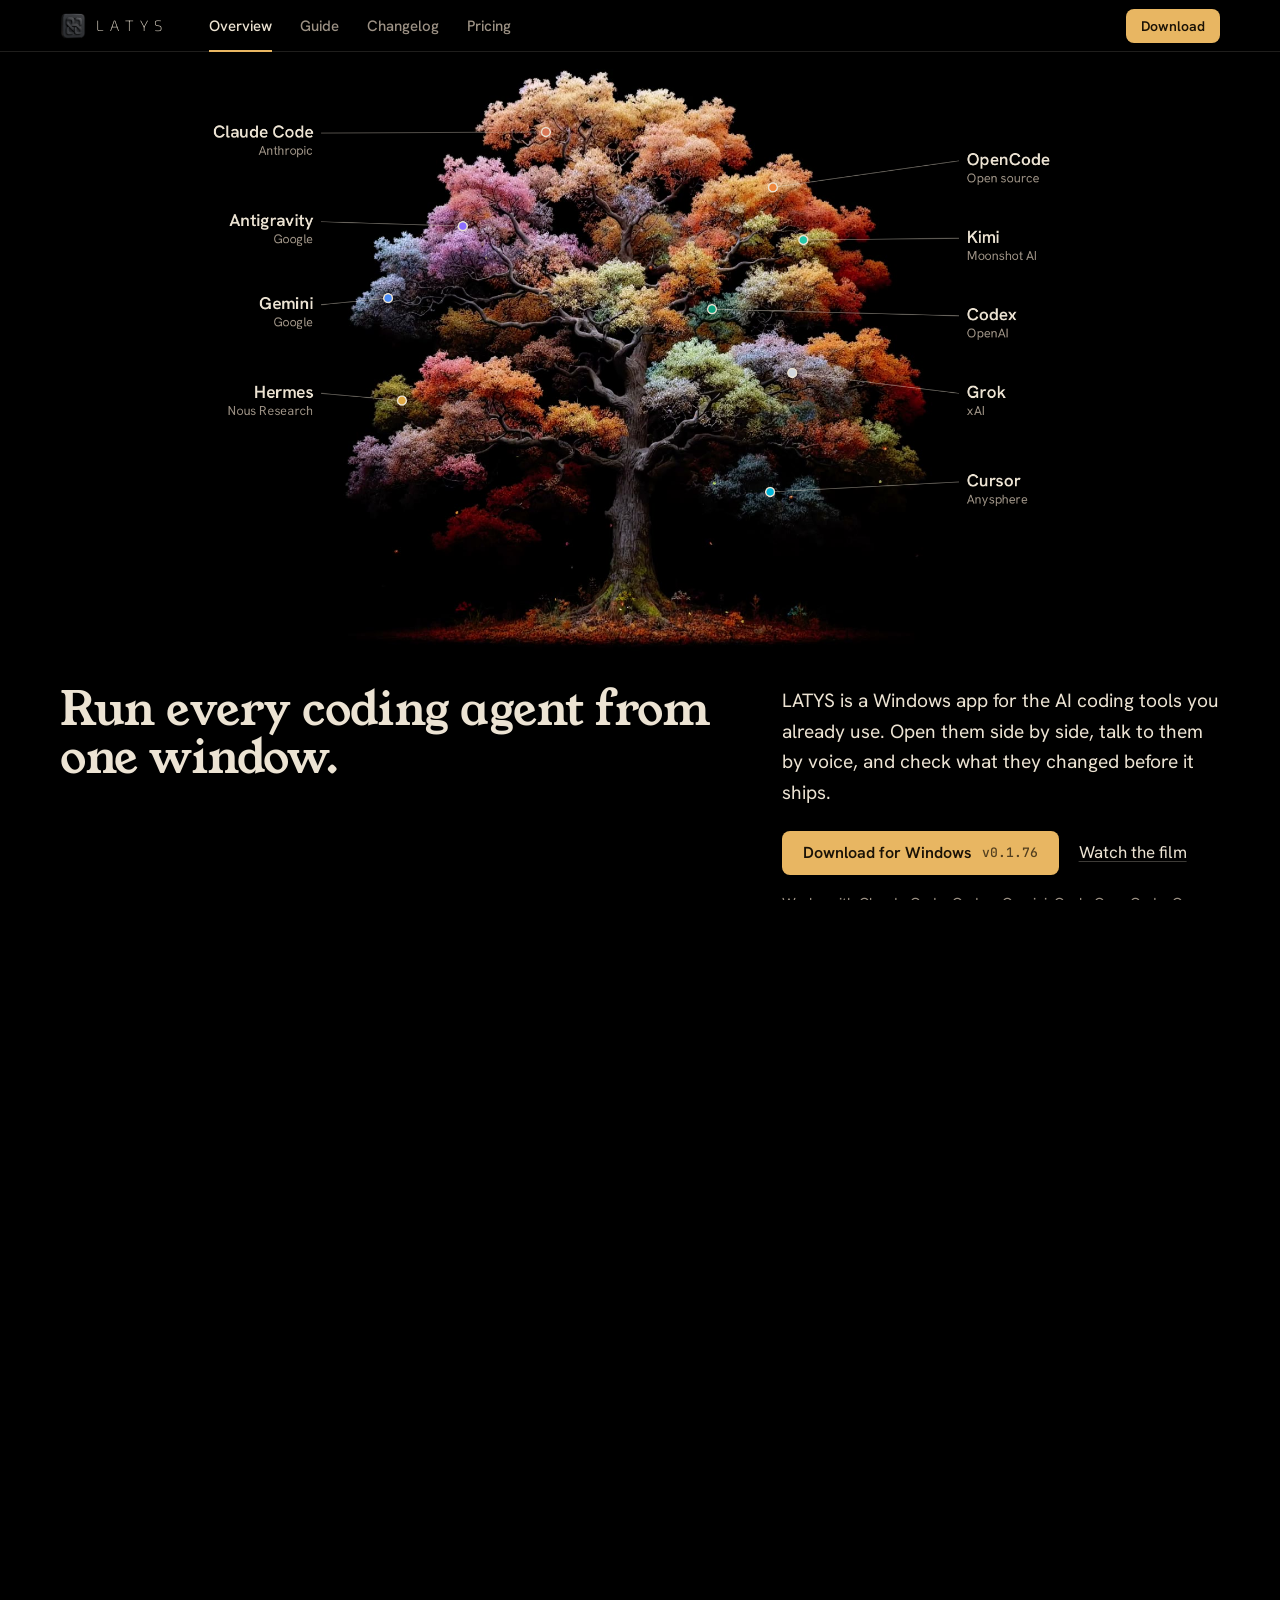
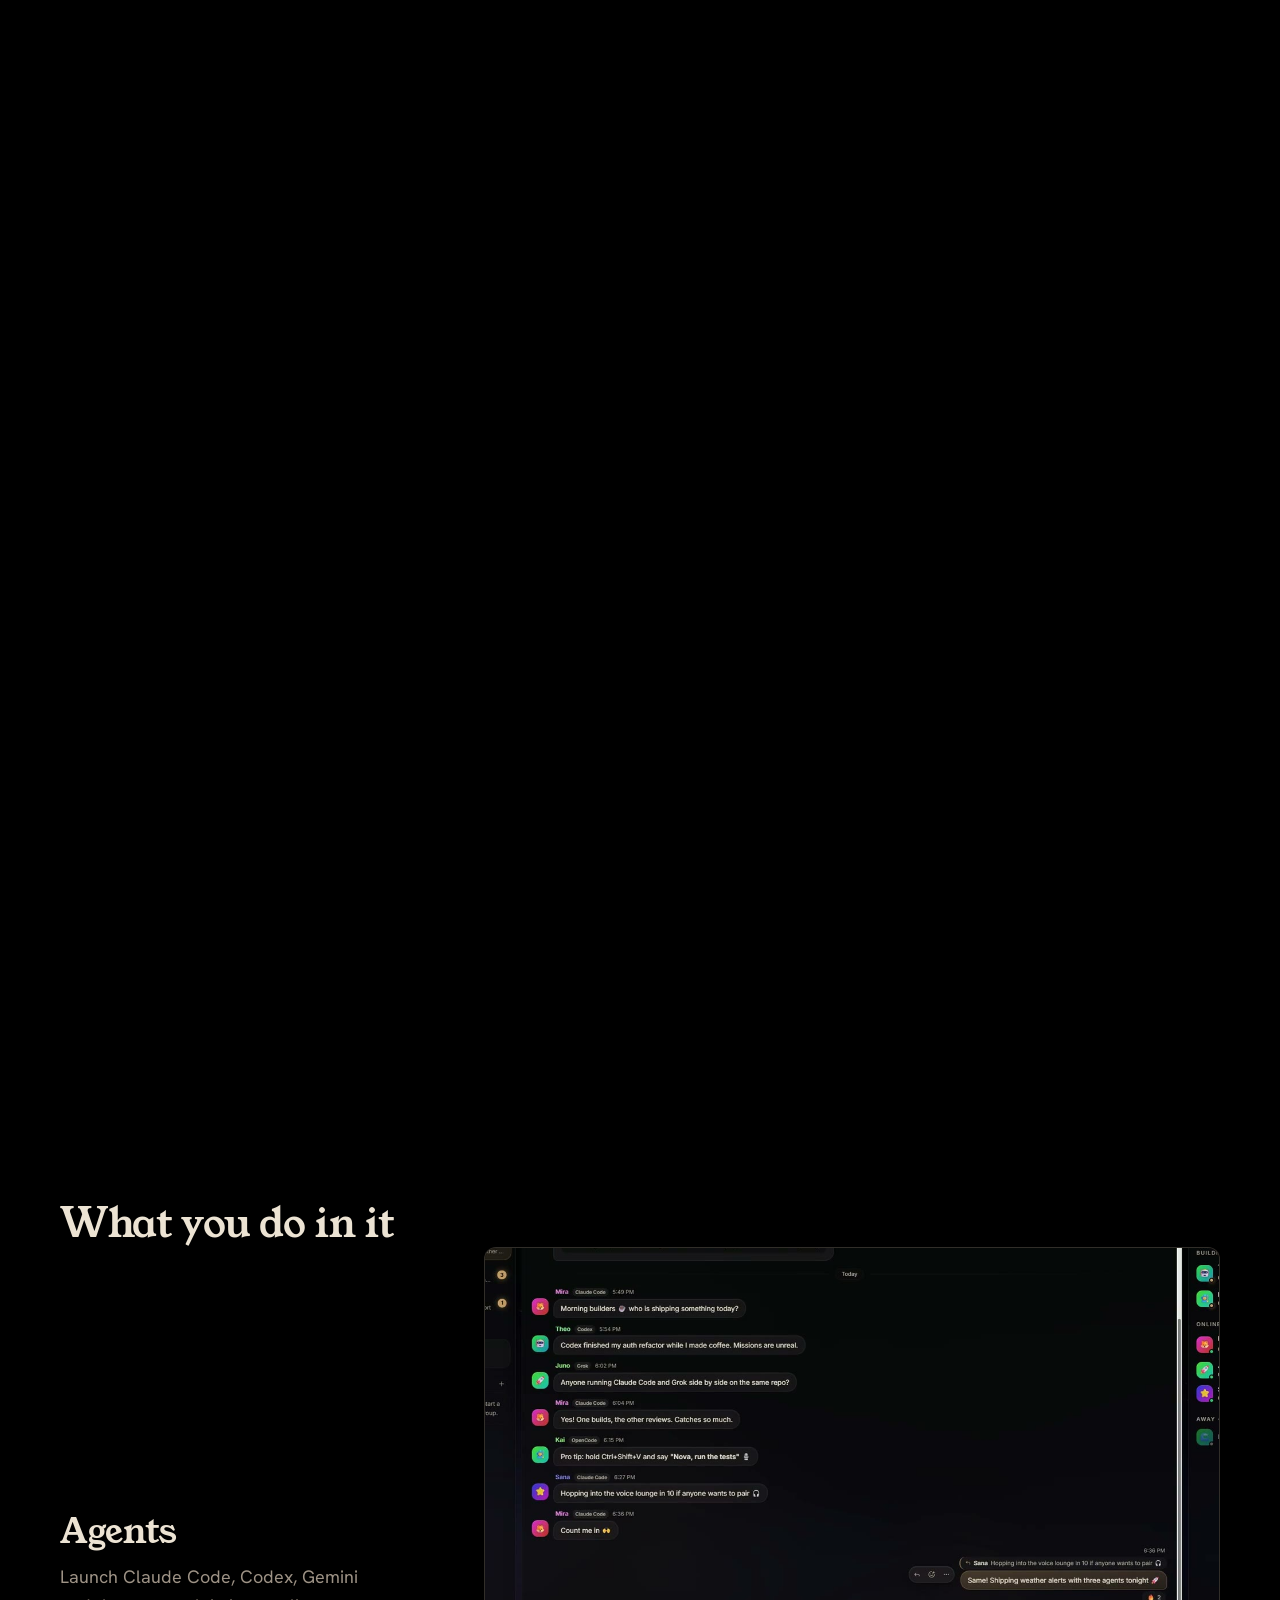
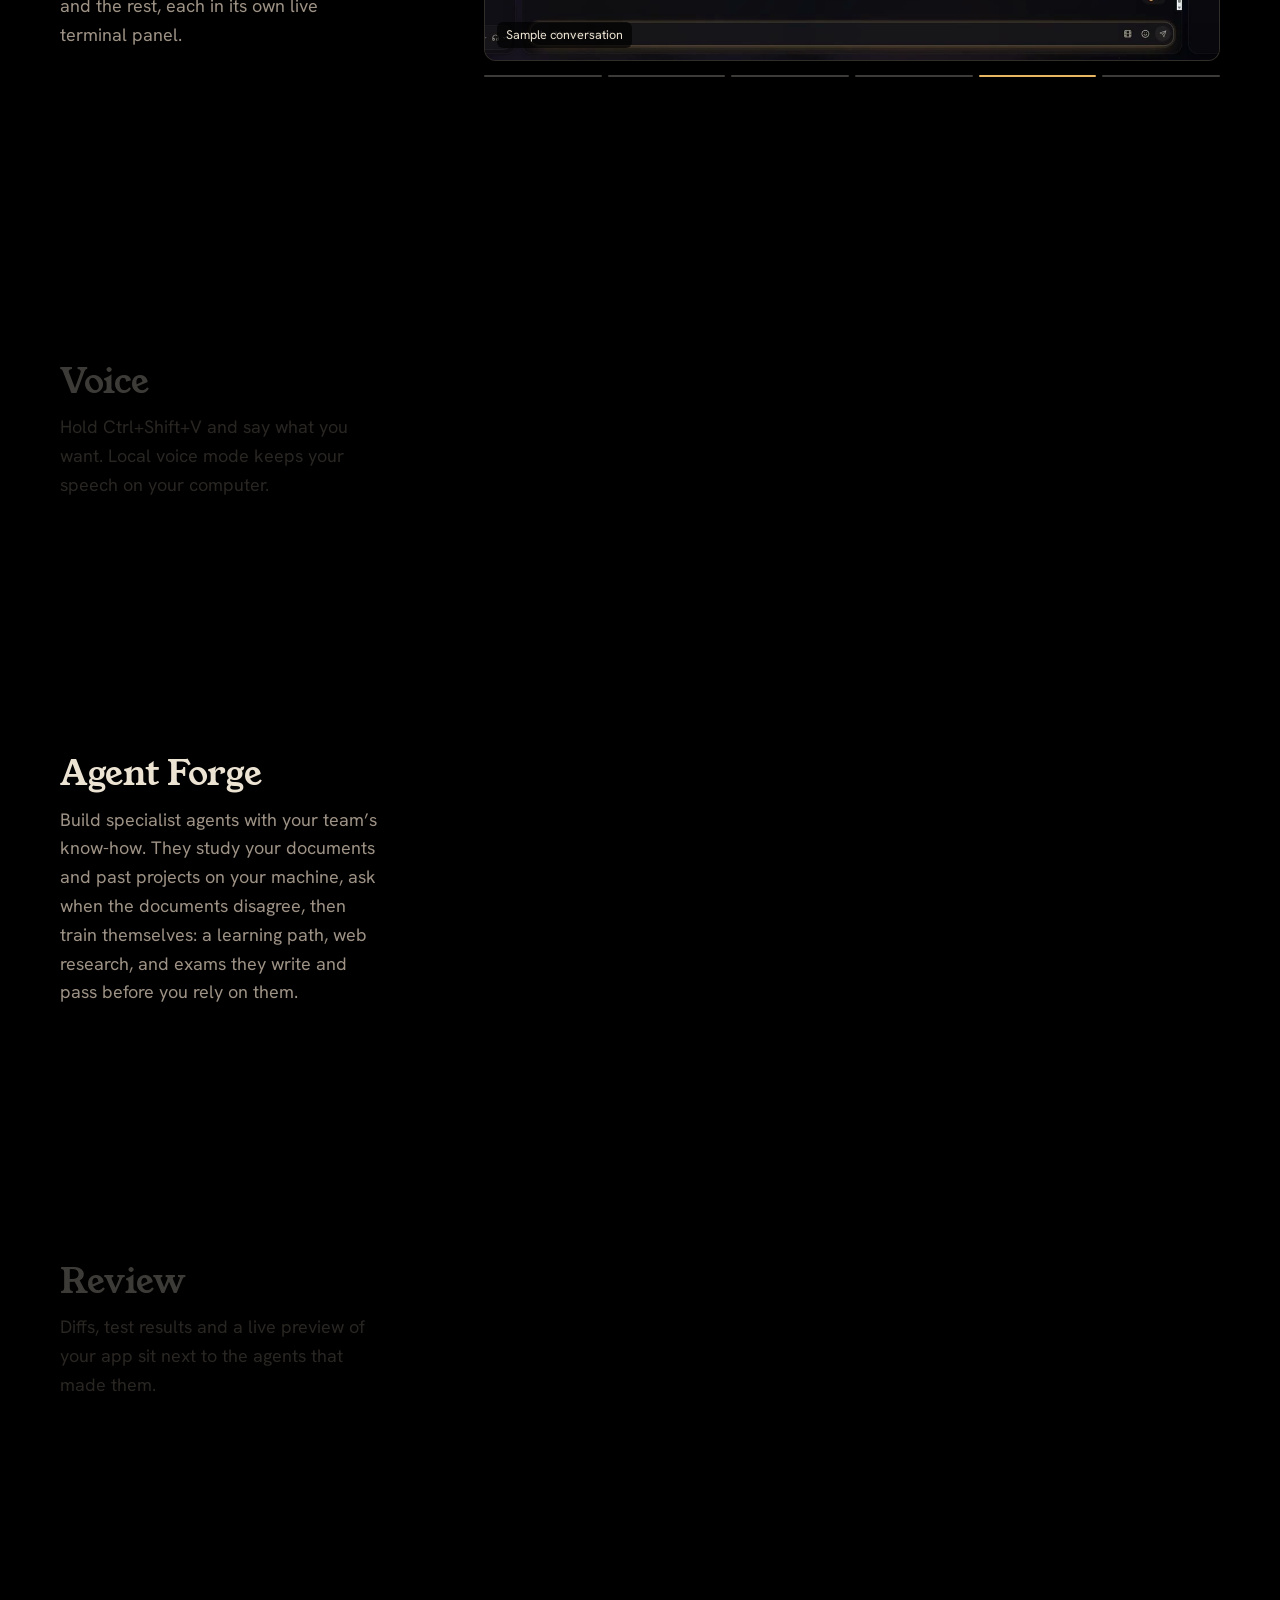
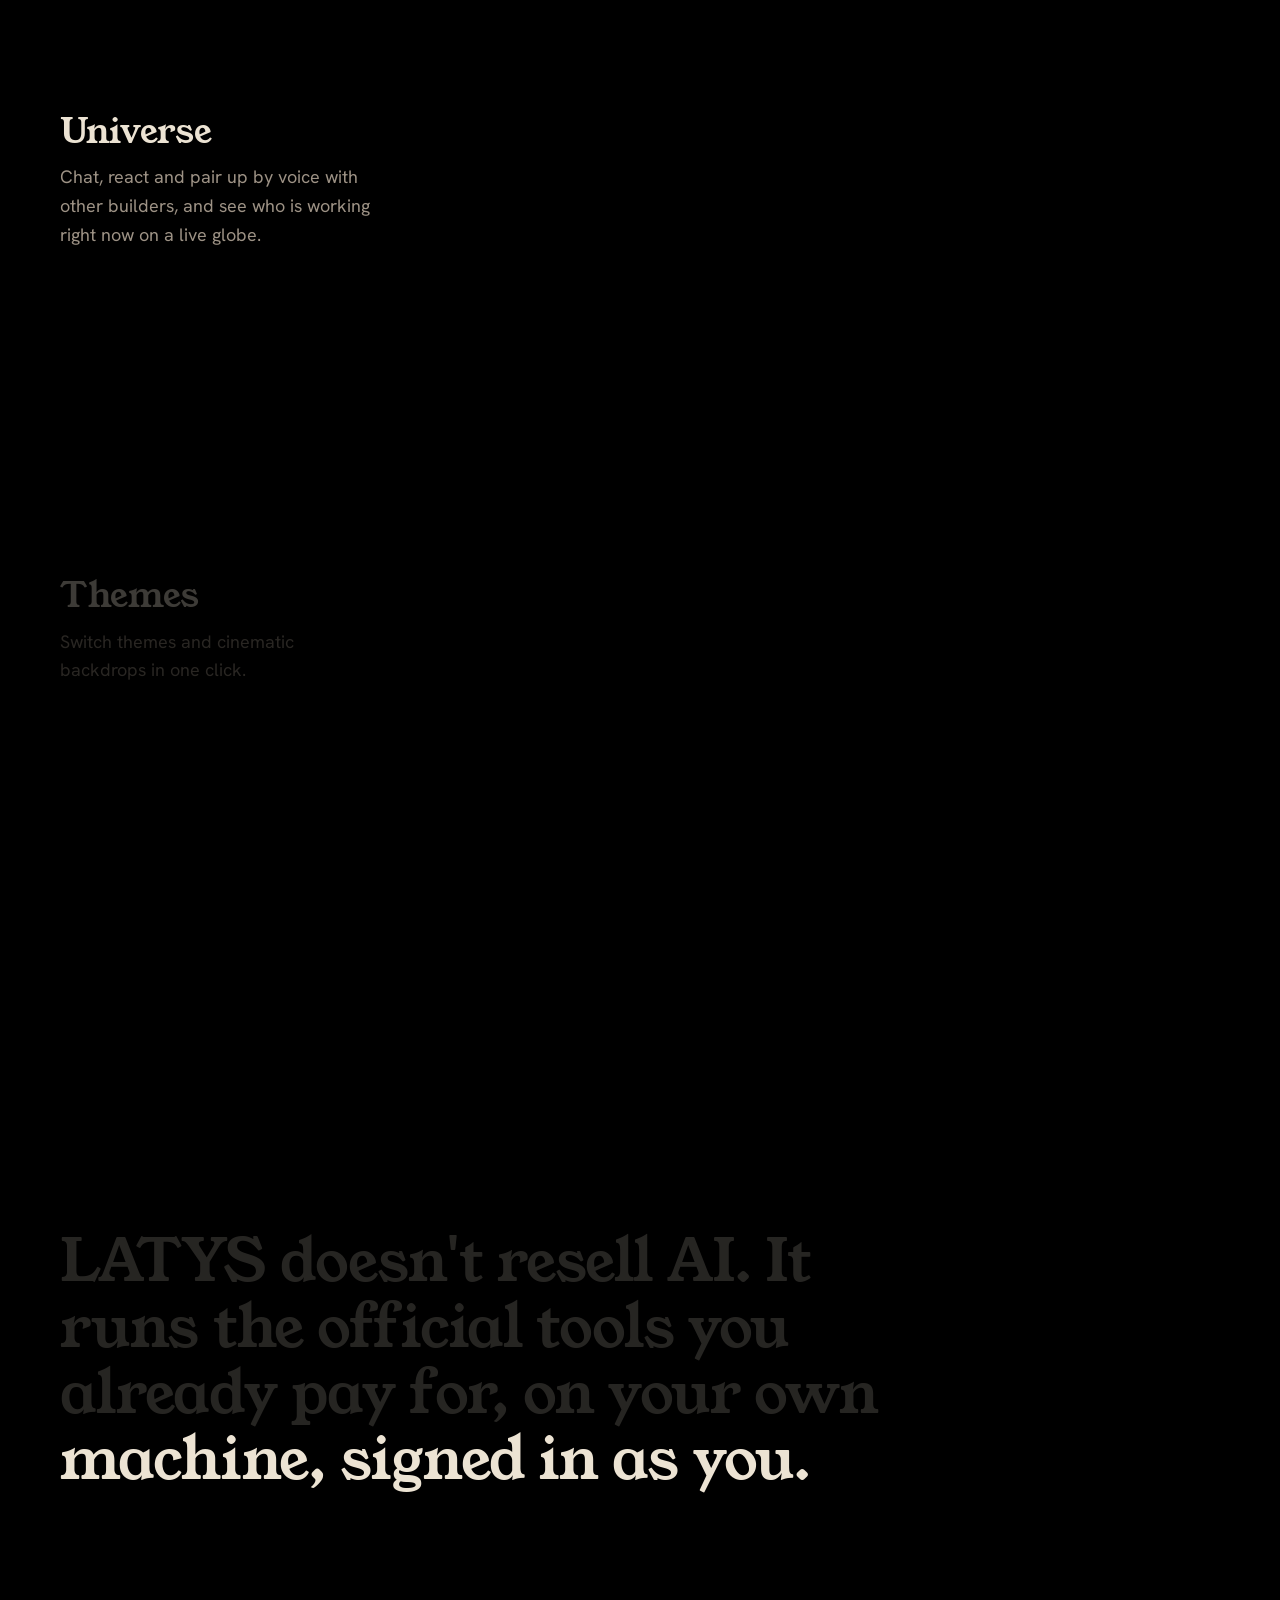
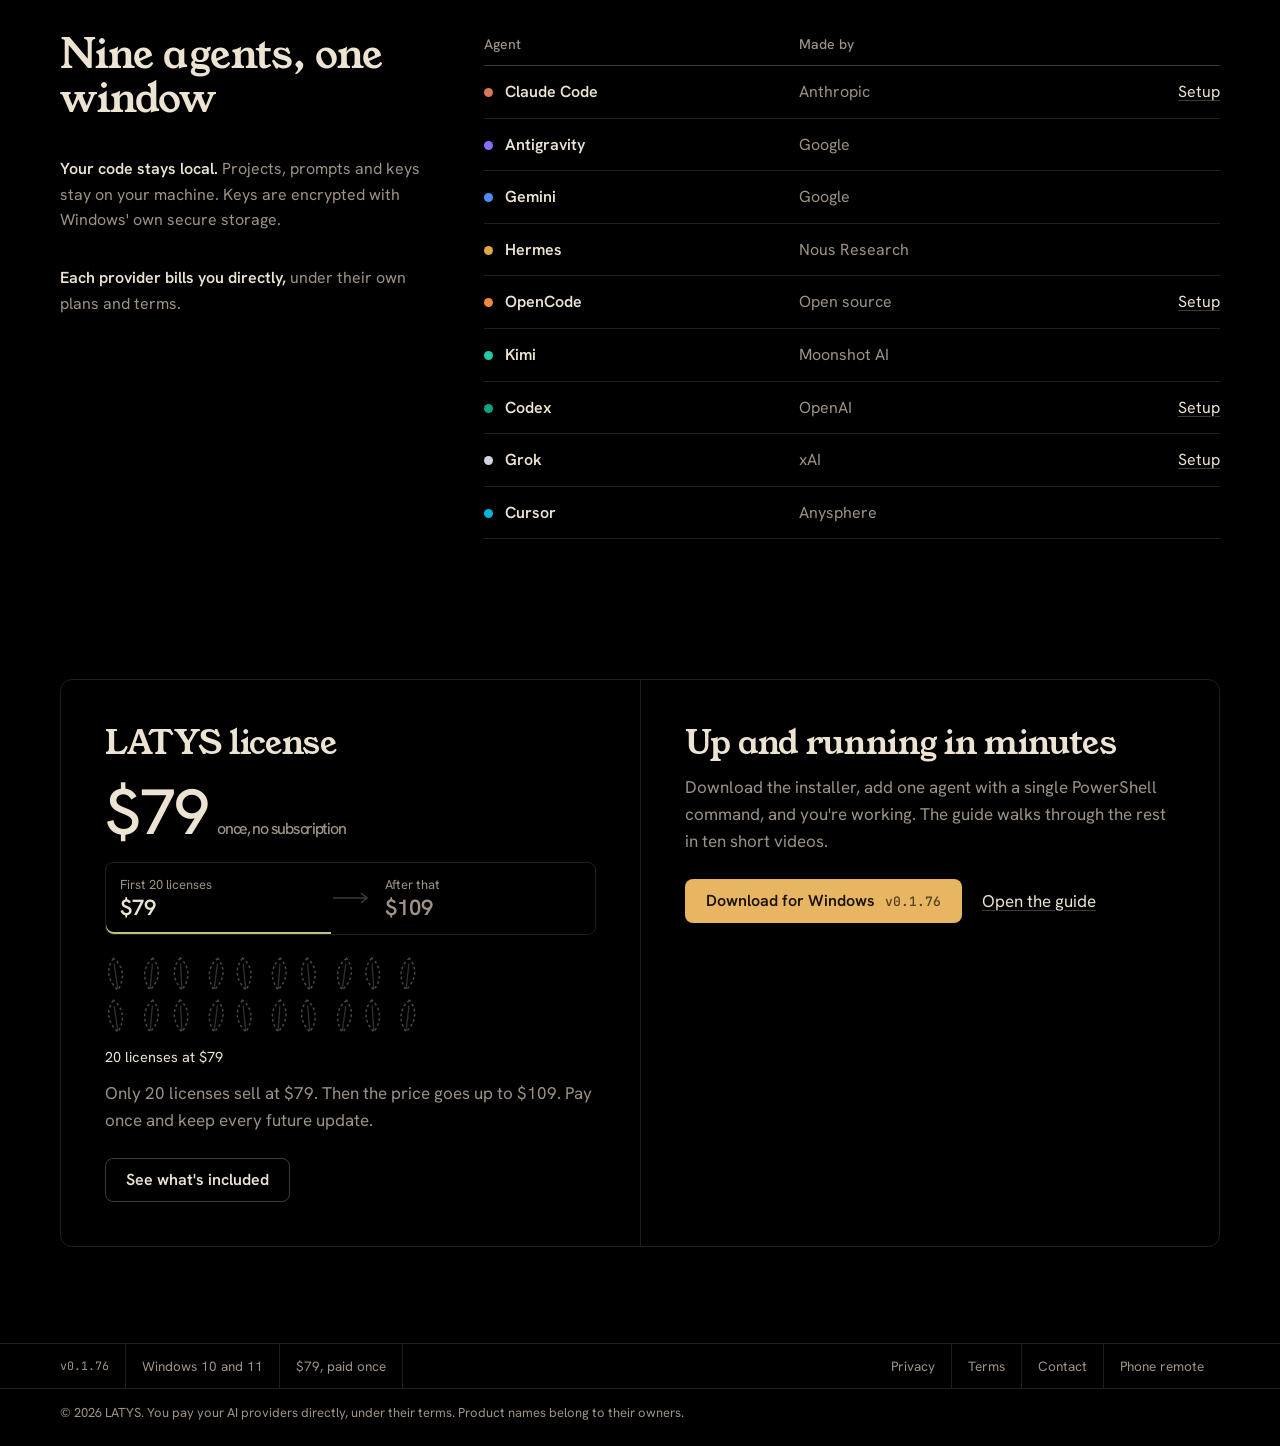
==== commit 44250c54: "Site: trailer refilmed in today's LATYS Steps 02-05 and 07-09 are filmed again in the current app (t" ====
--- a/index.html
+++ b/index.html
@@ -177,8 +177,8 @@
         <div class="reel" id="film">
           <div>
             <div class="frame film" id="filmBox">
-              <video id="filmVideo" src="./media/trailer.mp4?v=5" poster="./media/trailer-poster.jpg?v=5" preload="none" playsinline aria-label="The LATYS film">
-                <track kind="captions" src="./media/trailer.vtt?v=5" srclang="en" label="English" />
+              <video id="filmVideo" src="./media/trailer.mp4?v=6" poster="./media/trailer-poster.jpg?v=6" preload="none" playsinline aria-label="The LATYS film">
+                <track kind="captions" src="./media/trailer.vtt?v=6" srclang="en" label="English" />
               </video>
               <button class="play" type="button" id="filmPlay"><span><svg width="14" height="14" viewBox="0 0 24 24" fill="currentColor" aria-hidden="true"><path d="M7 4.5v15a1 1 0 0 0 1.5.86l12.5-7.5a1 1 0 0 0 0-1.72L8.5 3.64A1 1 0 0 0 7 4.5Z"/></svg>Play the film, 1:24</span></button>
             </div>
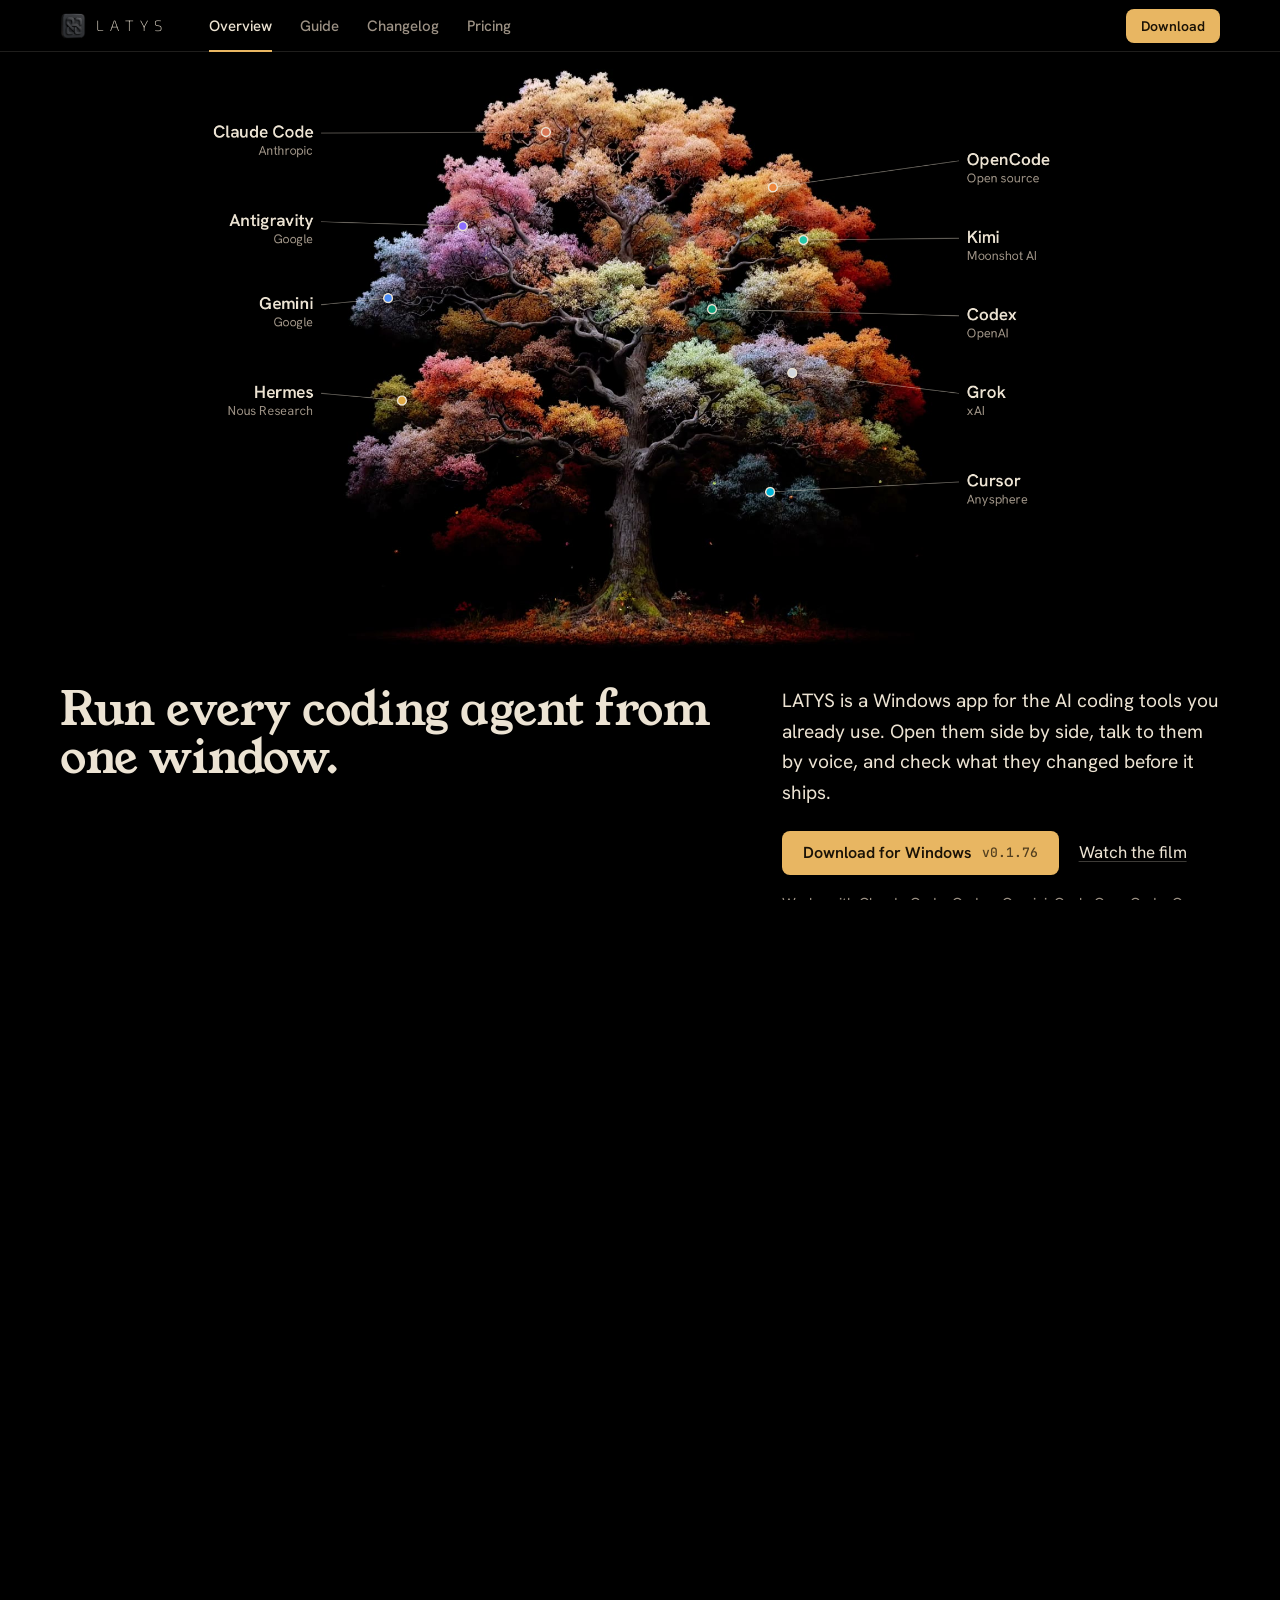
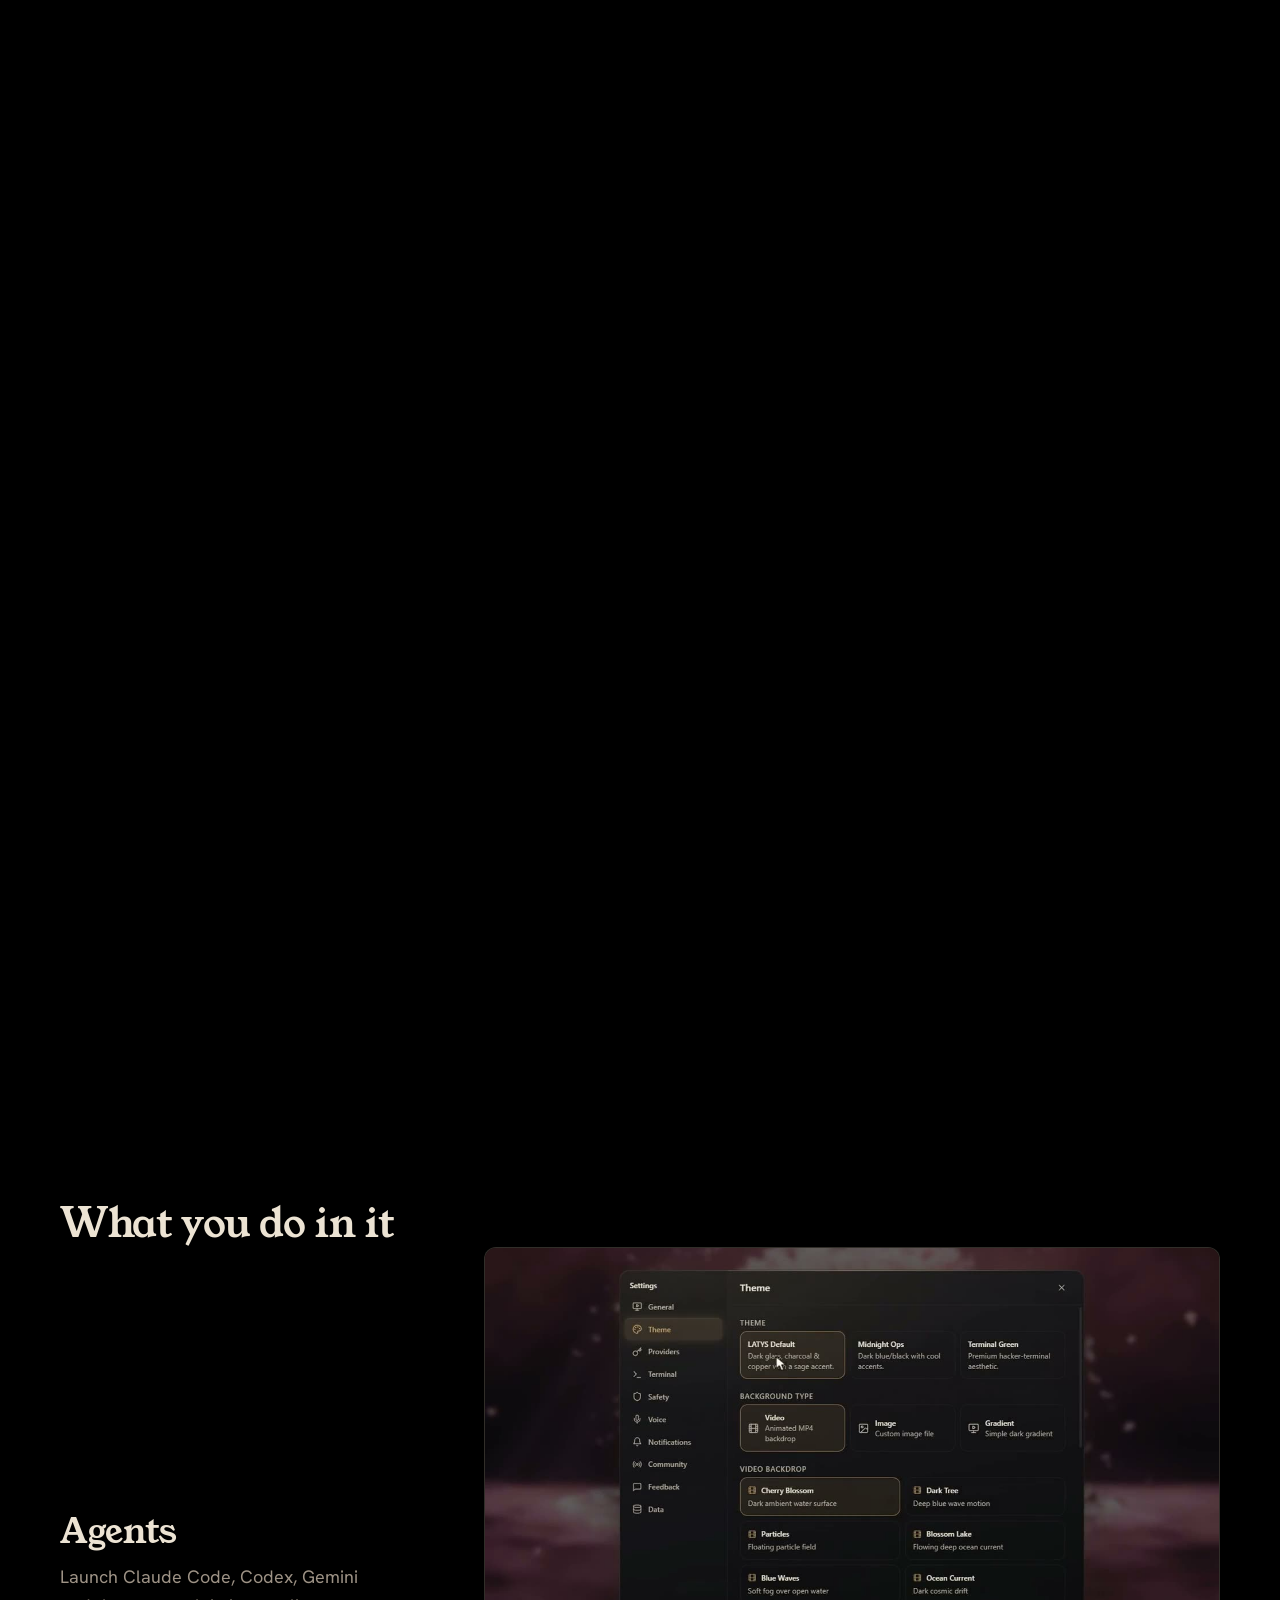
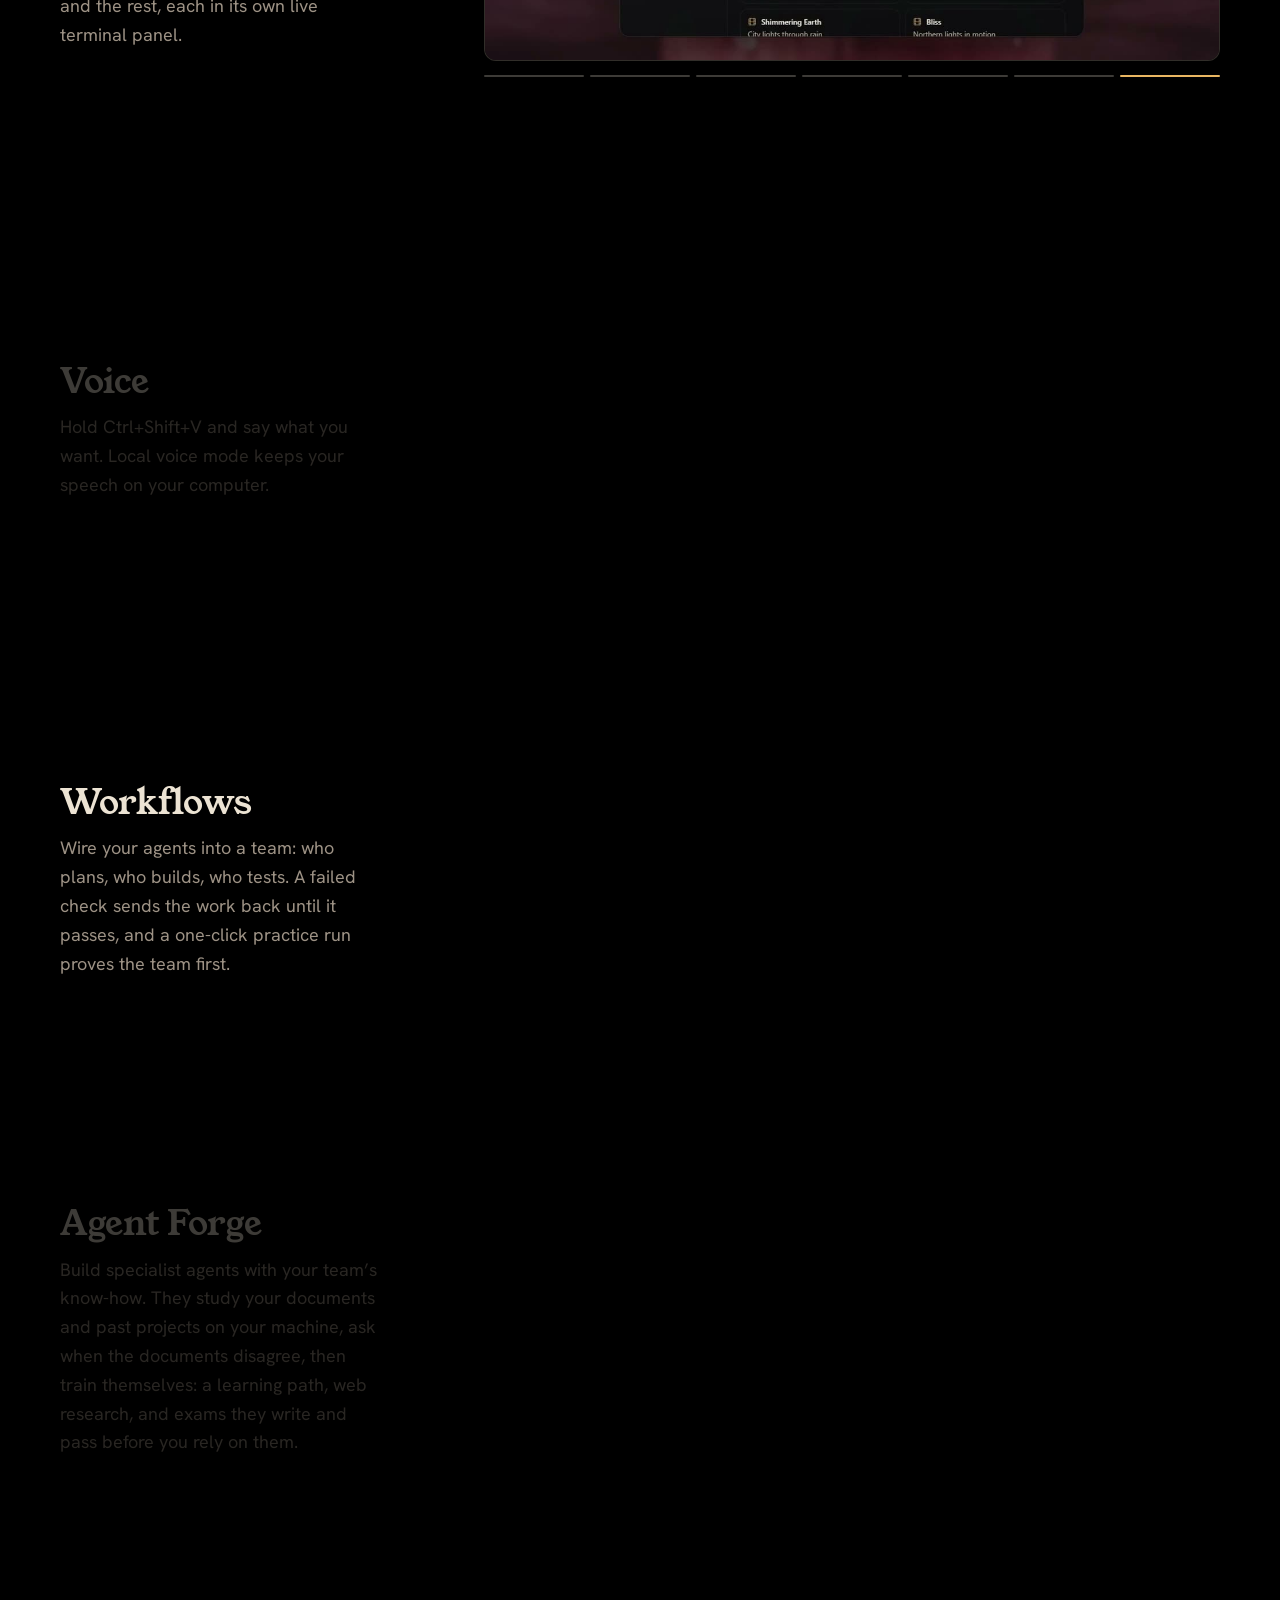
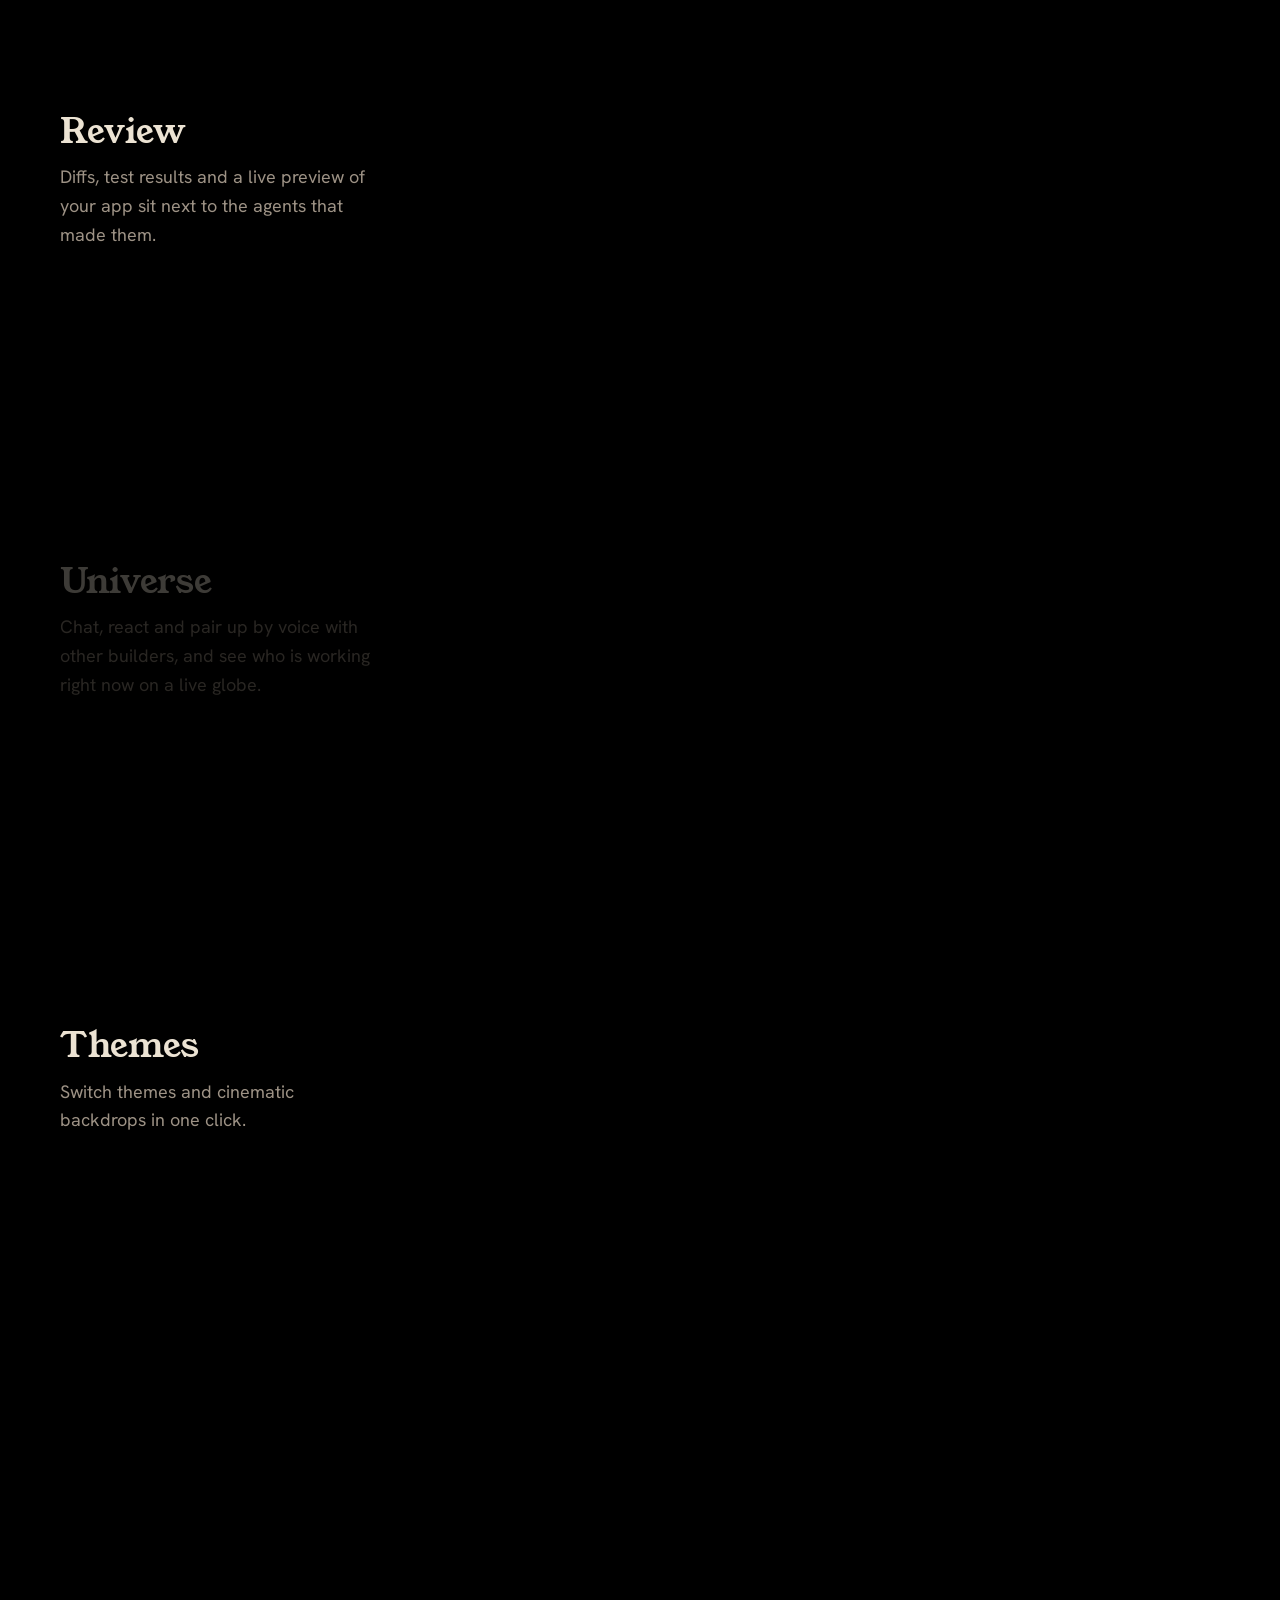
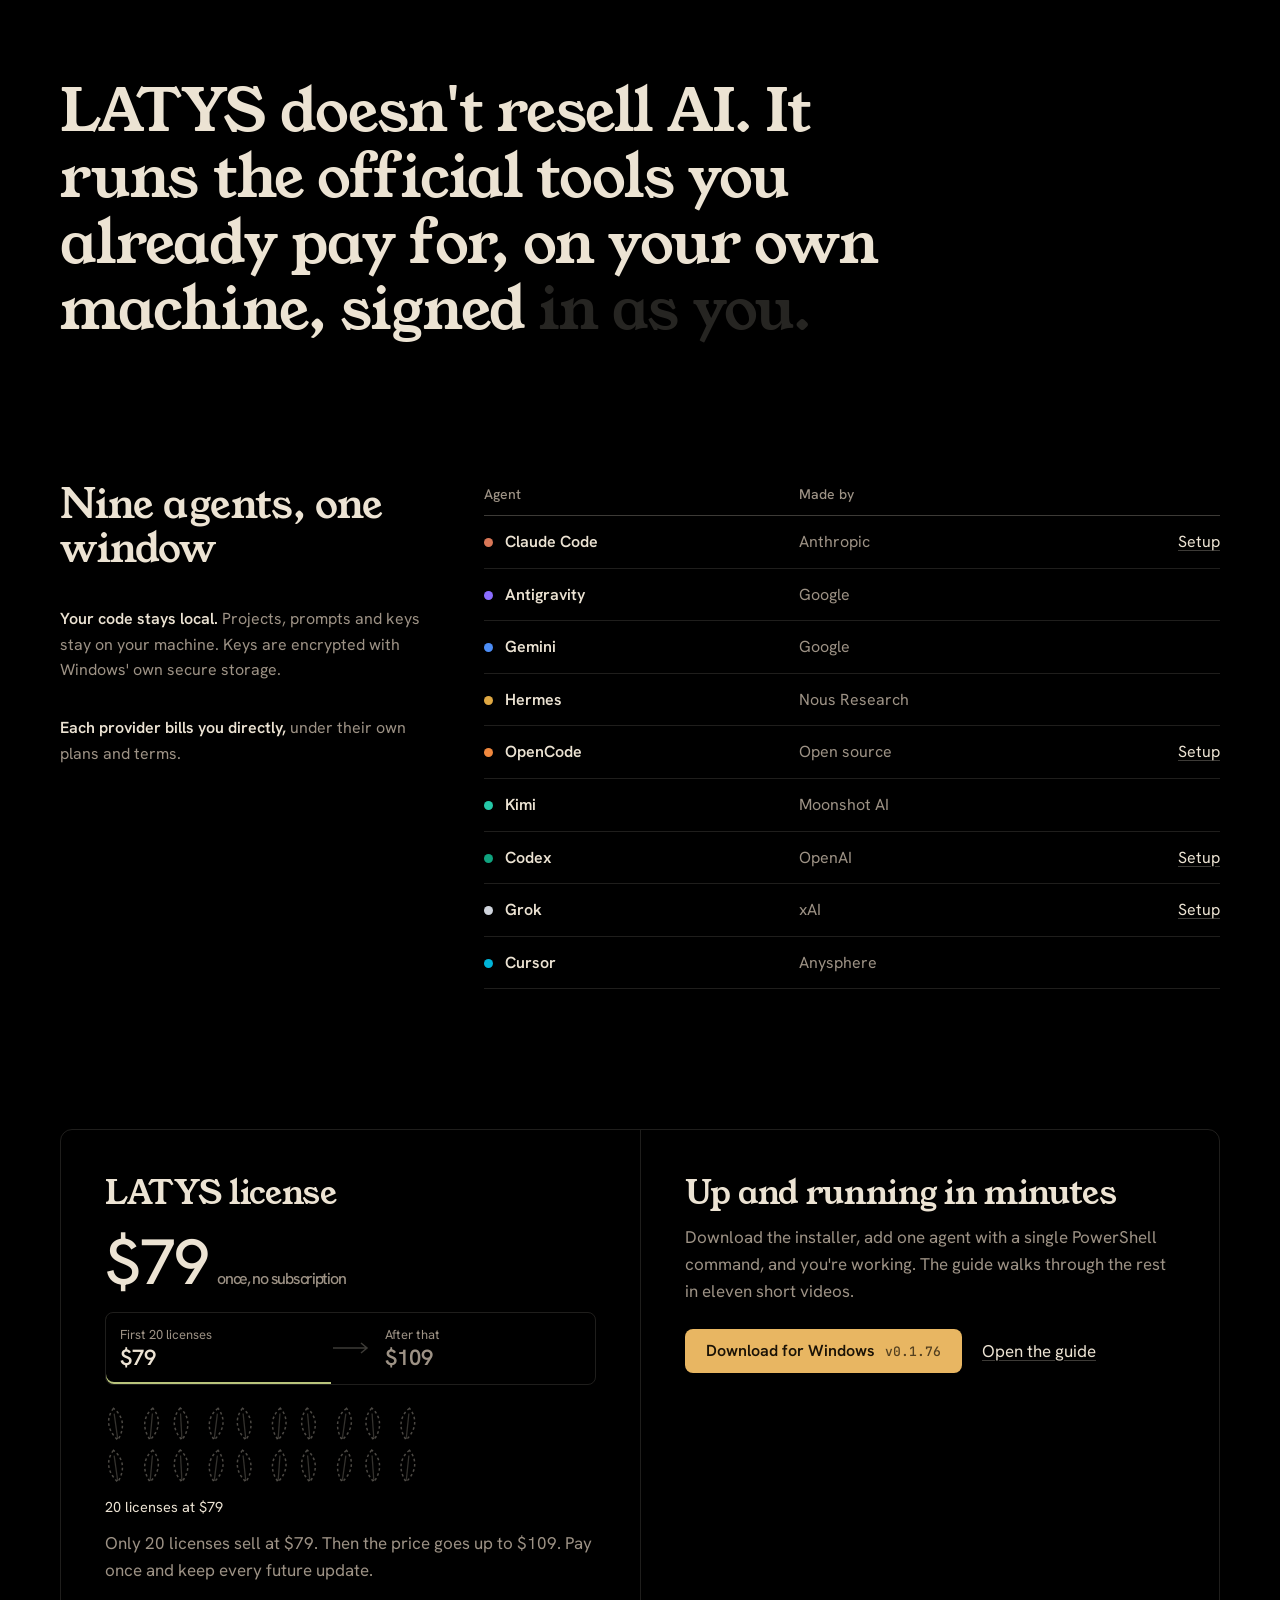
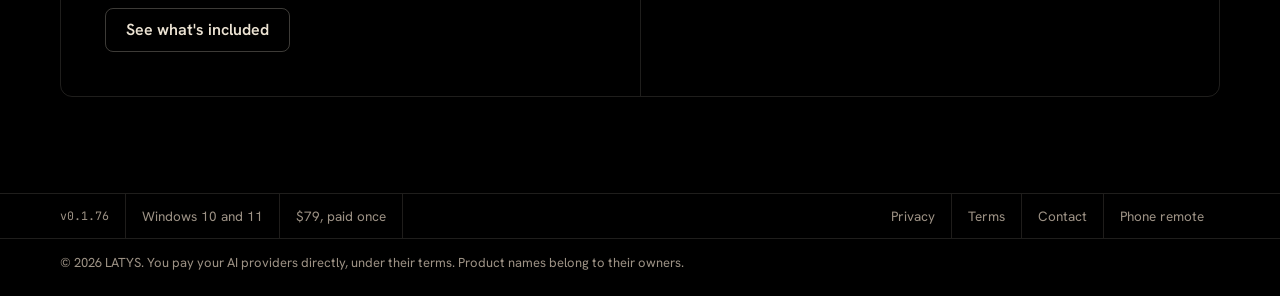
==== commit 2f9a6dba: "Site: the tour re-recorded in today's LATYS, with a Workflows chapter Eleven chapters on the guide (" ====
--- a/index.html
+++ b/index.html
@@ -243,7 +243,7 @@
           </div>
           <div>
             <h2>Up and running in minutes</h2>
-            <p>Download the installer, add one agent with a single PowerShell command, and you're working. The guide walks through the rest in ten short videos.</p>
+            <p>Download the installer, add one agent with a single PowerShell command, and you're working. The guide walks through the rest in eleven short videos.</p>
             <div class="actions">
               <a class="btn btn-gold" href="./download.html">Download for Windows <span class="v" data-version></span></a>
               <a class="link" href="./guide.html">Open the guide</a>
@@ -329,12 +329,13 @@
 
     // What you do in it: the feature crossing the middle of the screen owns the video.
     const FEATURES = [
-      ['Agents', 'Launch Claude Code, Codex, Gemini and the rest, each in its own live terminal panel.', 'loop-agents', 2],
-      ['Voice', 'Hold Ctrl+Shift+V and say what you want. Local voice mode keeps your speech on your computer.', 'loop-voice', 2],
+      ['Agents', 'Launch Claude Code, Codex, Gemini and the rest, each in its own live terminal panel.', 'loop-agents', 3],
+      ['Voice', 'Hold Ctrl+Shift+V and say what you want. Local voice mode keeps your speech on your computer.', 'loop-voice', 3],
+      ['Workflows', 'Wire your agents into a team: who plans, who builds, who tests. A failed check sends the work back until it passes, and a one-click practice run proves the team first.', 'loop-workflows', 1],
       ['Agent Forge', 'Build specialist agents with your team’s know-how. They study your documents and past projects on your machine, ask when the documents disagree, then train themselves: a learning path, web research, and exams they write and pass before you rely on them.', 'loop-forge', 2],
-      ['Review', 'Diffs, test results and a live preview of your app sit next to the agents that made them.', 'loop-review', 2],
+      ['Review', 'Diffs, test results and a live preview of your app sit next to the agents that made them.', 'loop-review', 3],
       ['Universe', 'Chat, react and pair up by voice with other builders, and see who is working right now on a live globe.', 'community', 4],
-      ['Themes', 'Switch themes and cinematic backdrops in one click.', 'loop-themes', 2]
+      ['Themes', 'Switch themes and cinematic backdrops in one click.', 'loop-themes', 3]
     ];
     const beats = document.getElementById('beats'), screen = document.getElementById('screen');
     const ticks = document.getElementById('ticks'), note = document.getElementById('screenNote');
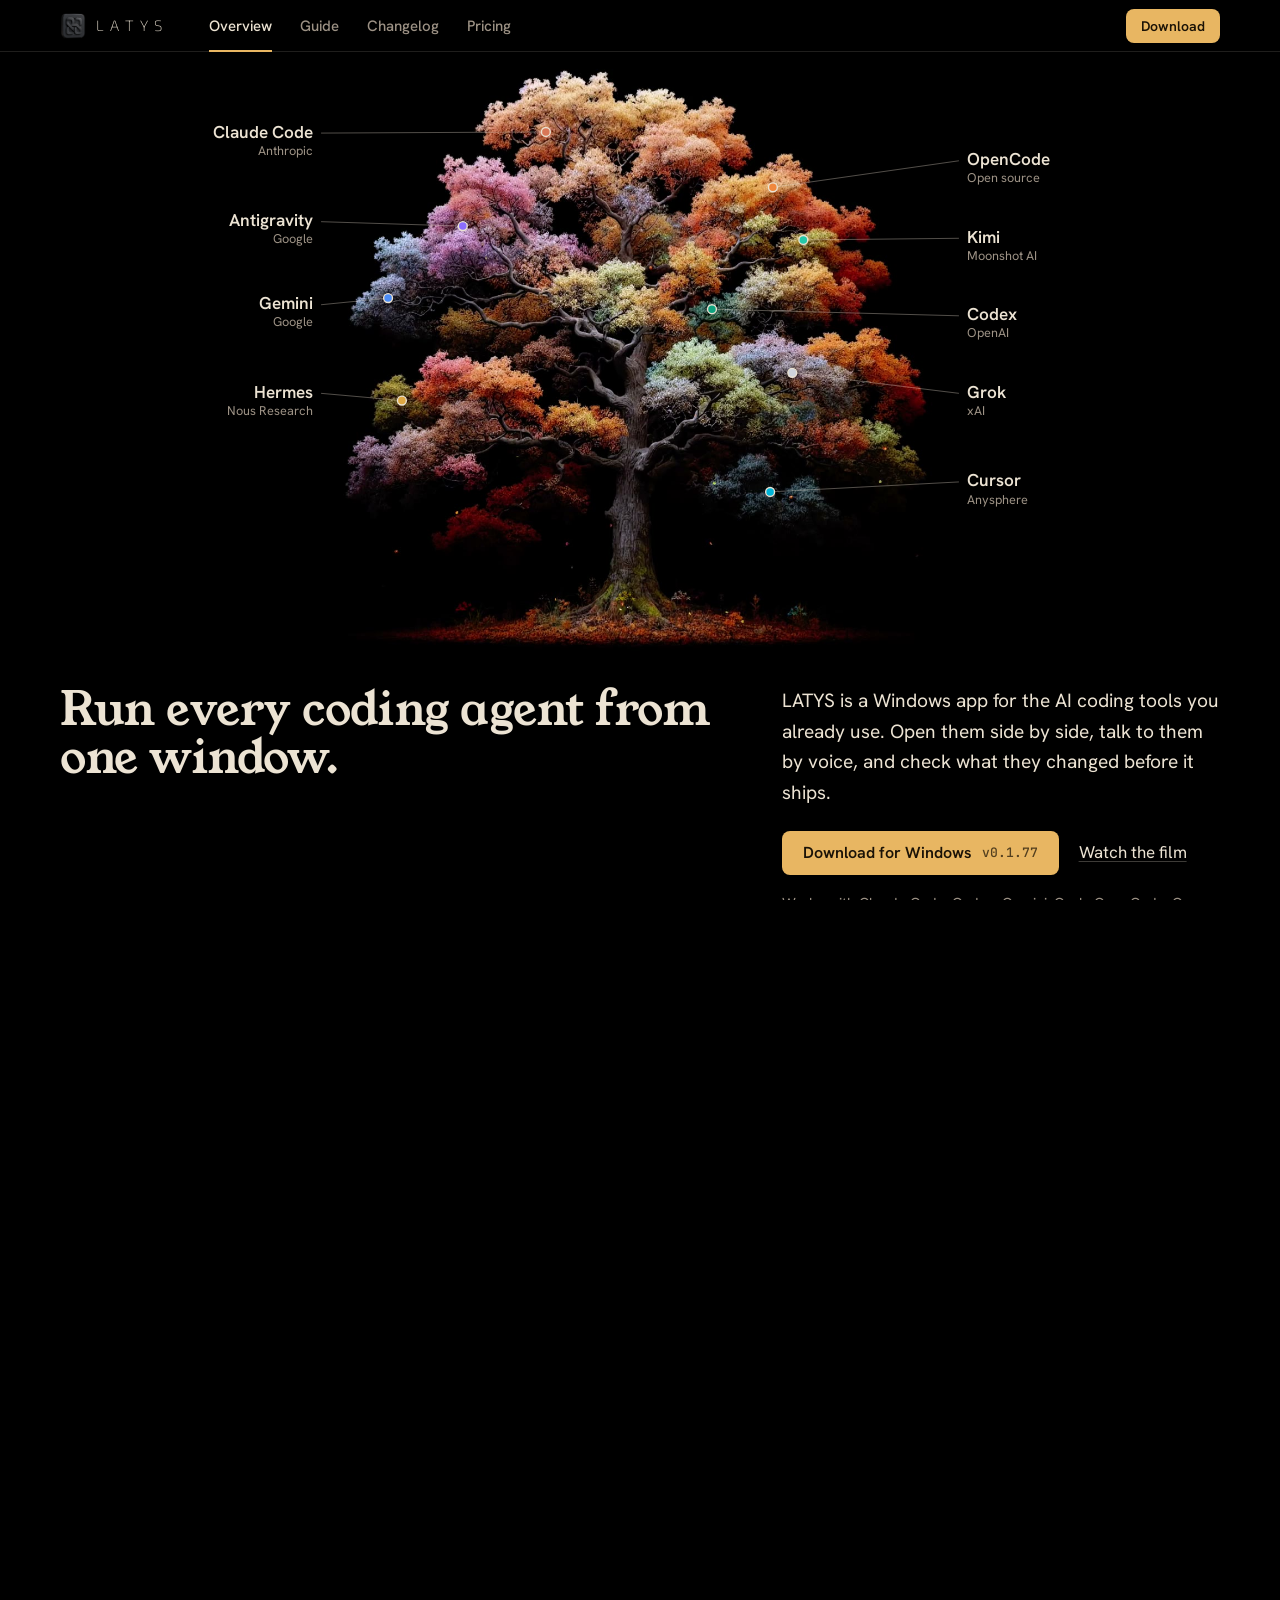
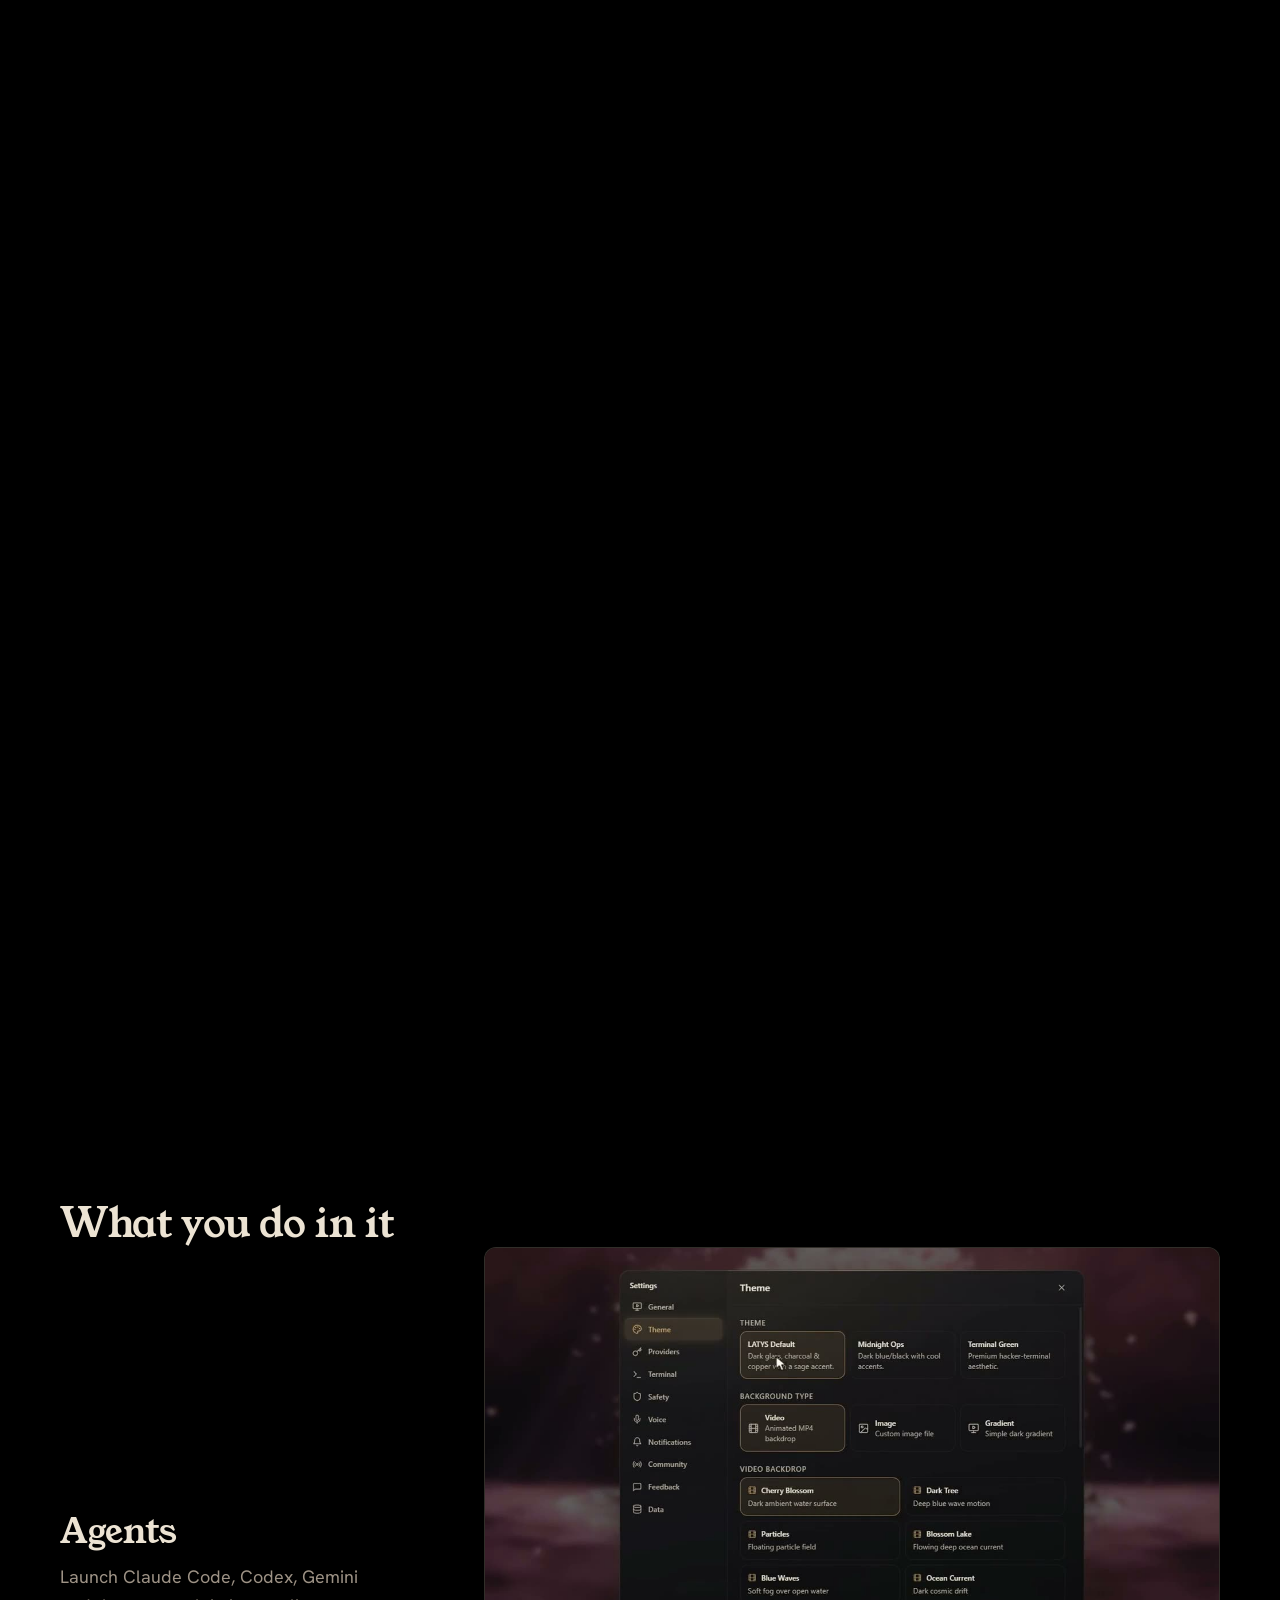
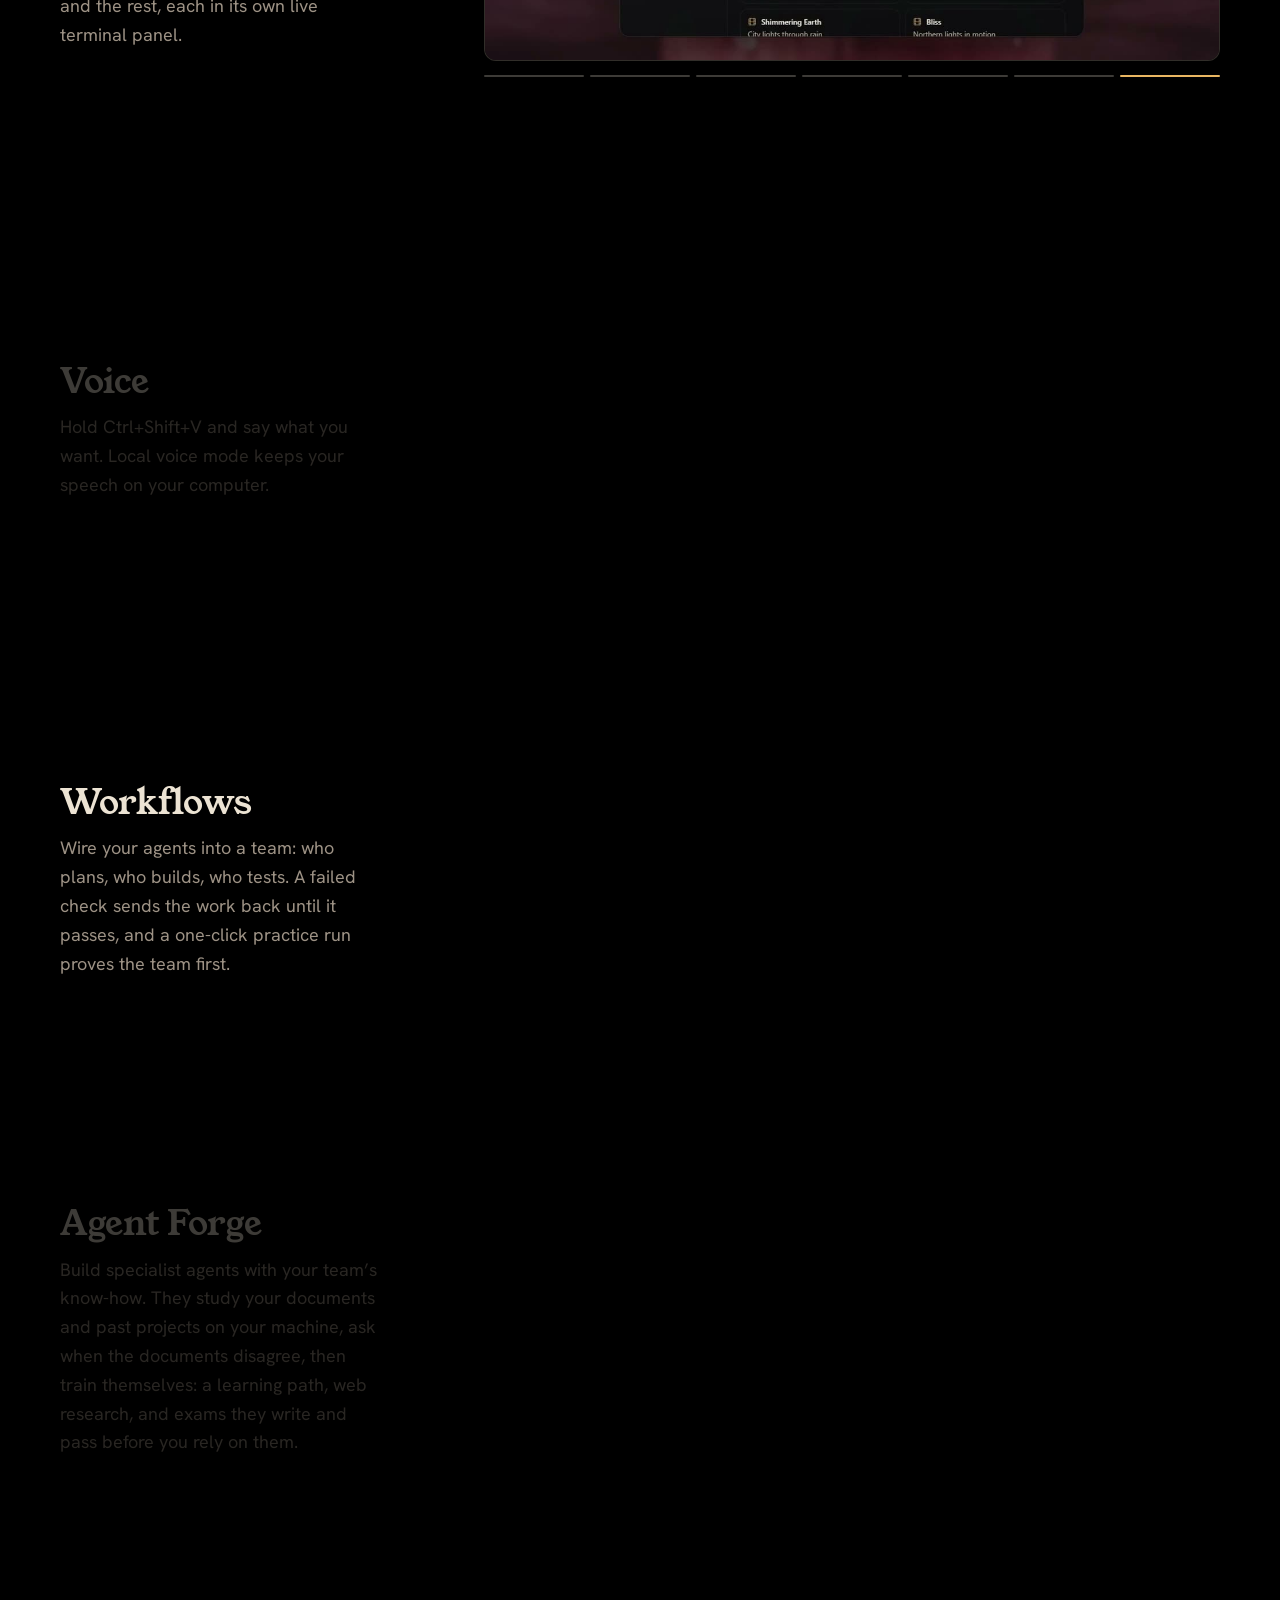
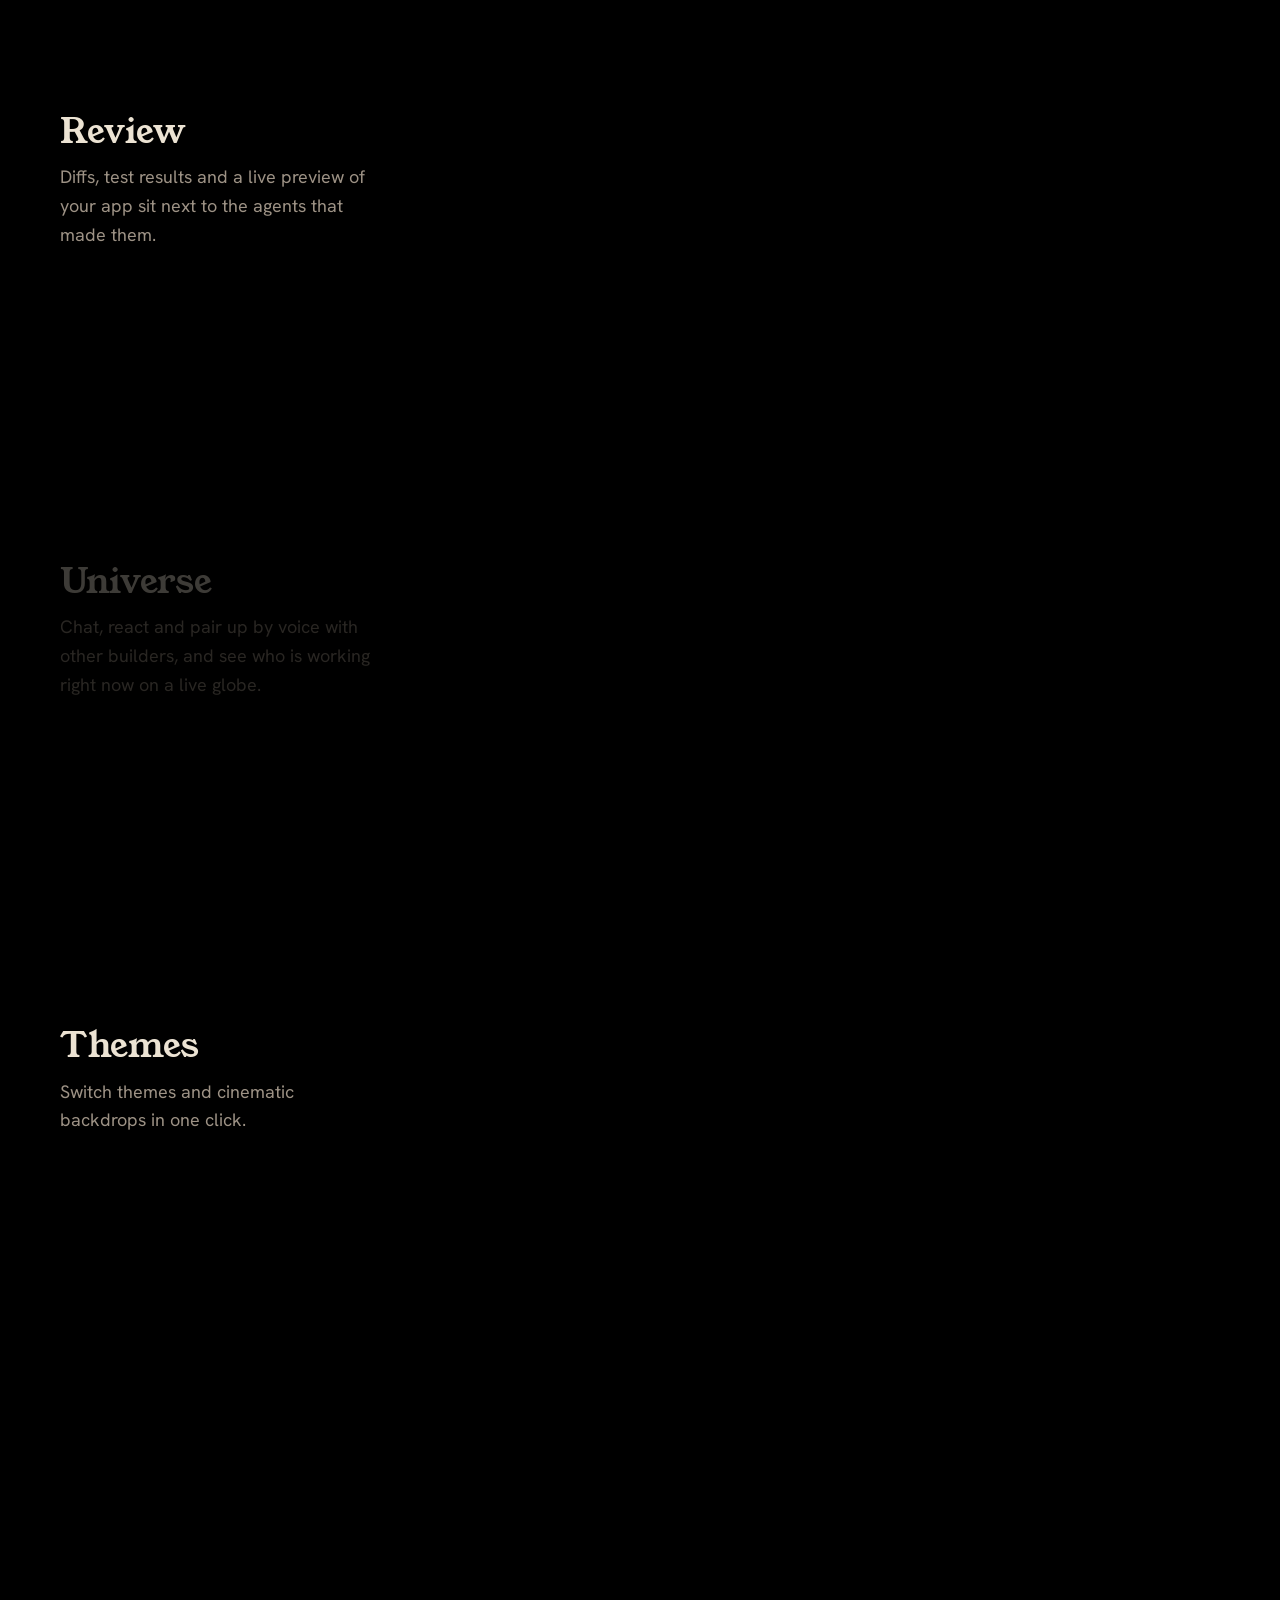
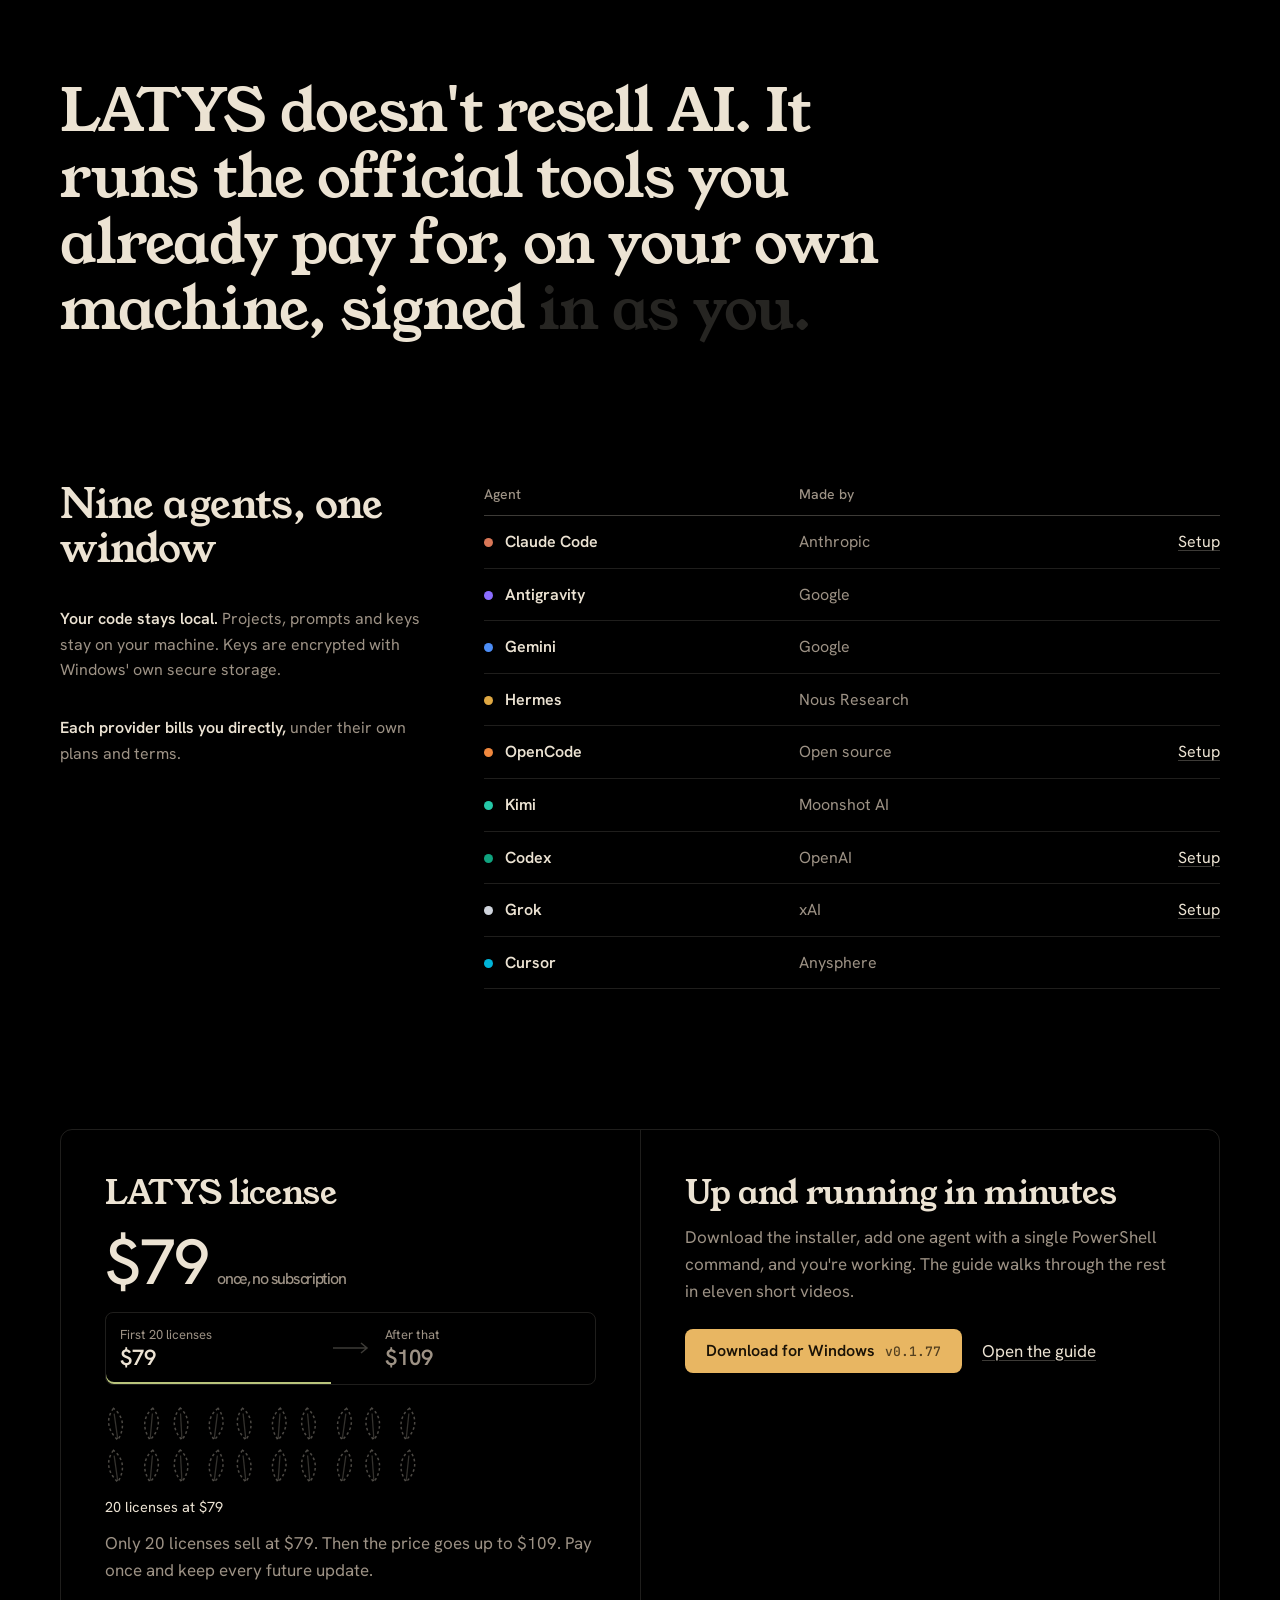
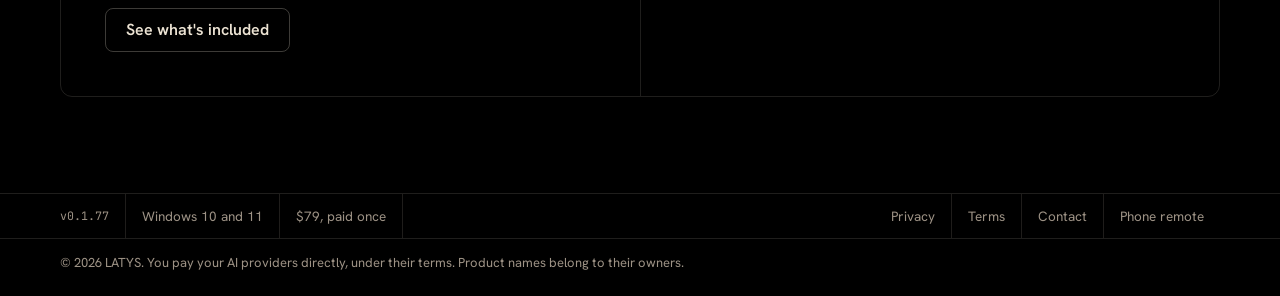
==== commit ca8eabe3: "Site: trailer refilmed with v0.1.77's agent cards Co-Authored-By: Claude Opus 5.5 <noreply@anthropic" ====
--- a/index.html
+++ b/index.html
@@ -177,8 +177,8 @@
         <div class="reel" id="film">
           <div>
             <div class="frame film" id="filmBox">
-              <video id="filmVideo" src="./media/trailer.mp4?v=6" poster="./media/trailer-poster.jpg?v=6" preload="none" playsinline aria-label="The LATYS film">
-                <track kind="captions" src="./media/trailer.vtt?v=6" srclang="en" label="English" />
+              <video id="filmVideo" src="./media/trailer.mp4?v=7" poster="./media/trailer-poster.jpg?v=7" preload="none" playsinline aria-label="The LATYS film">
+                <track kind="captions" src="./media/trailer.vtt?v=7" srclang="en" label="English" />
               </video>
               <button class="play" type="button" id="filmPlay"><span><svg width="14" height="14" viewBox="0 0 24 24" fill="currentColor" aria-hidden="true"><path d="M7 4.5v15a1 1 0 0 0 1.5.86l12.5-7.5a1 1 0 0 0 0-1.72L8.5 3.64A1 1 0 0 0 7 4.5Z"/></svg>Play the film, 1:24</span></button>
             </div>
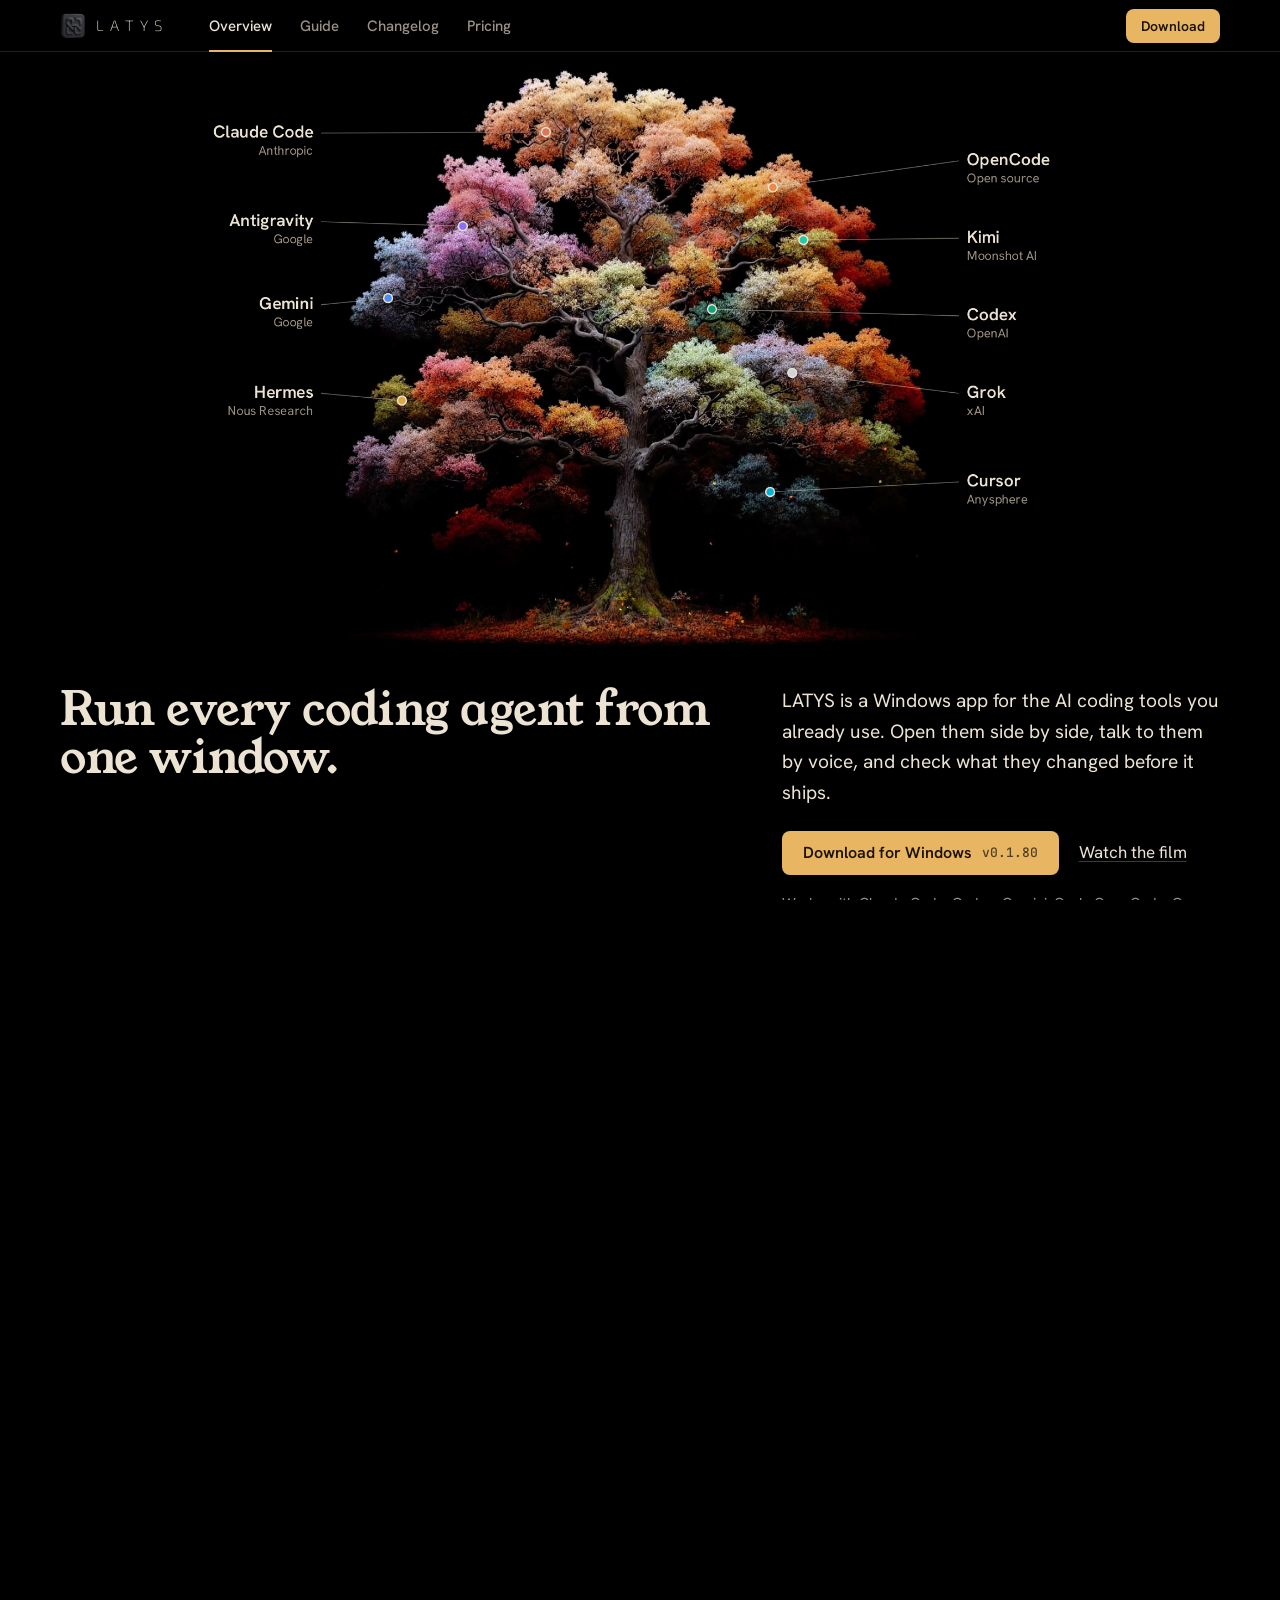
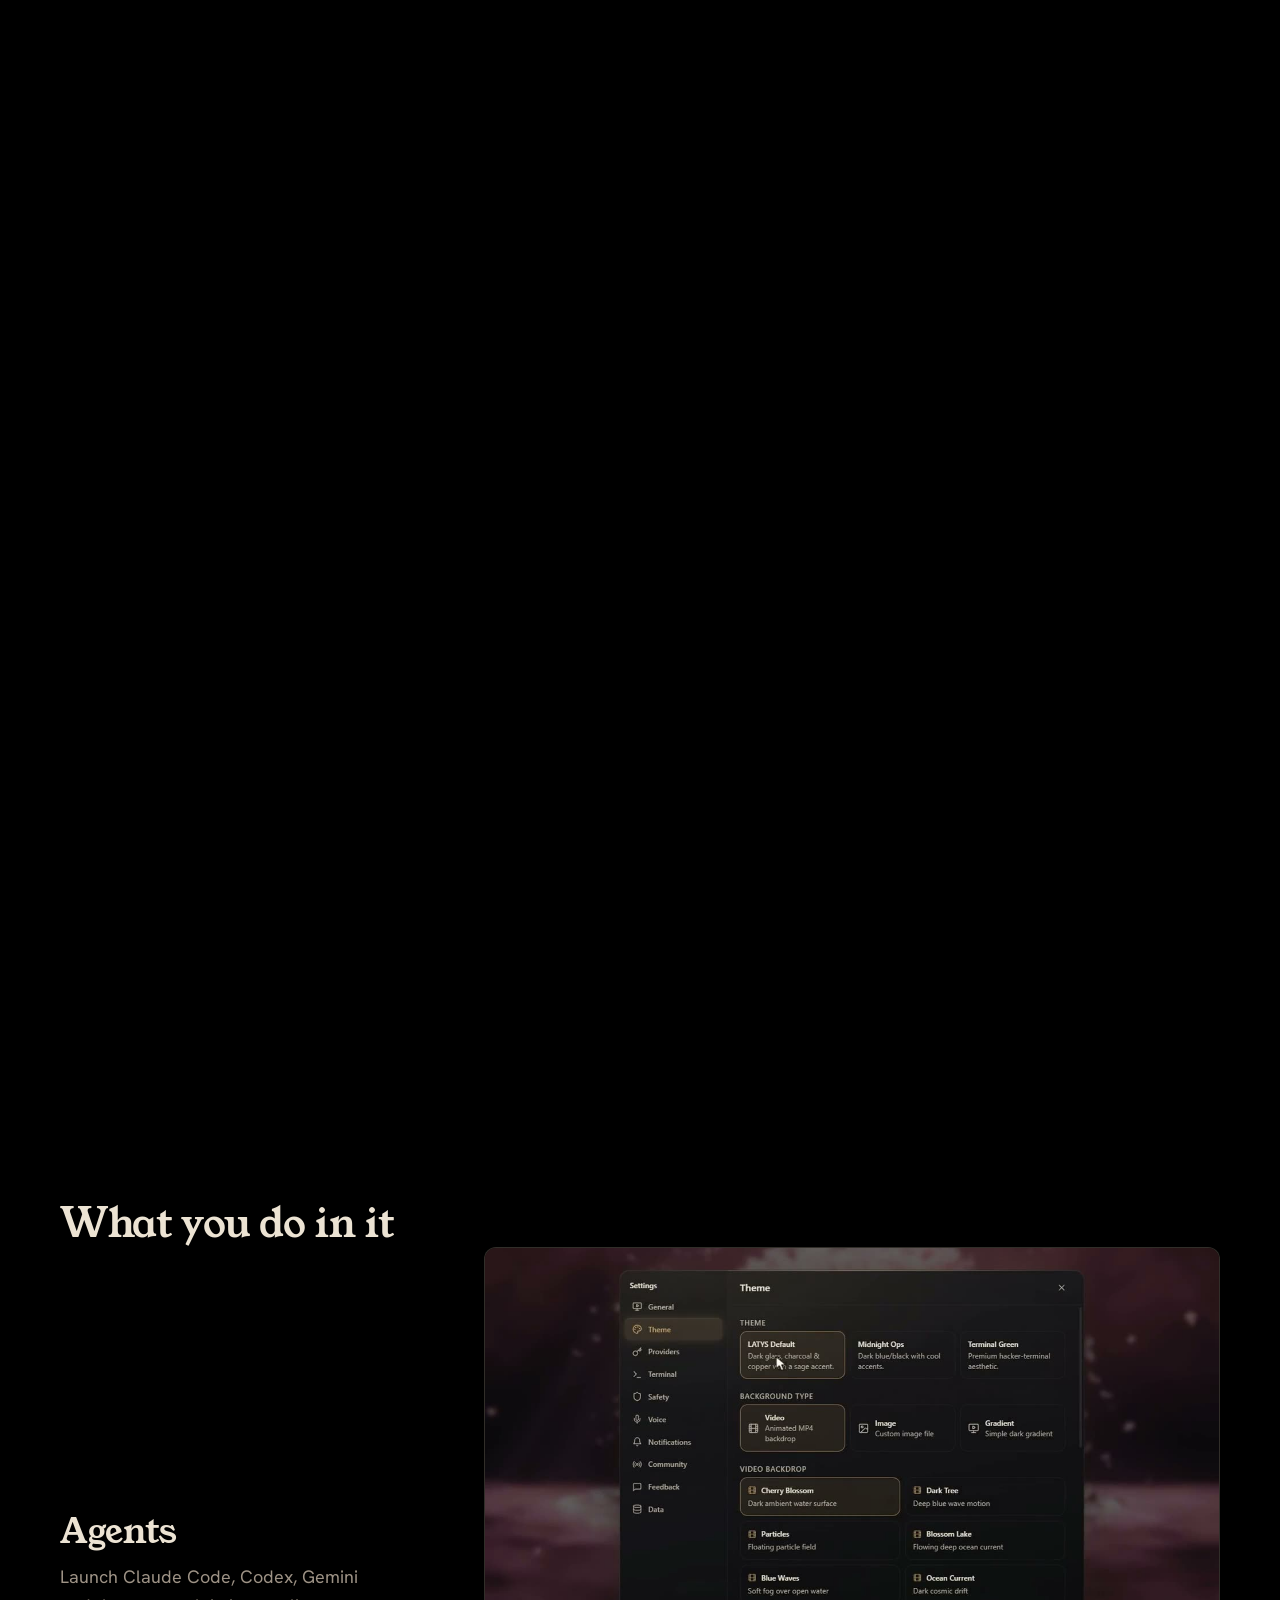
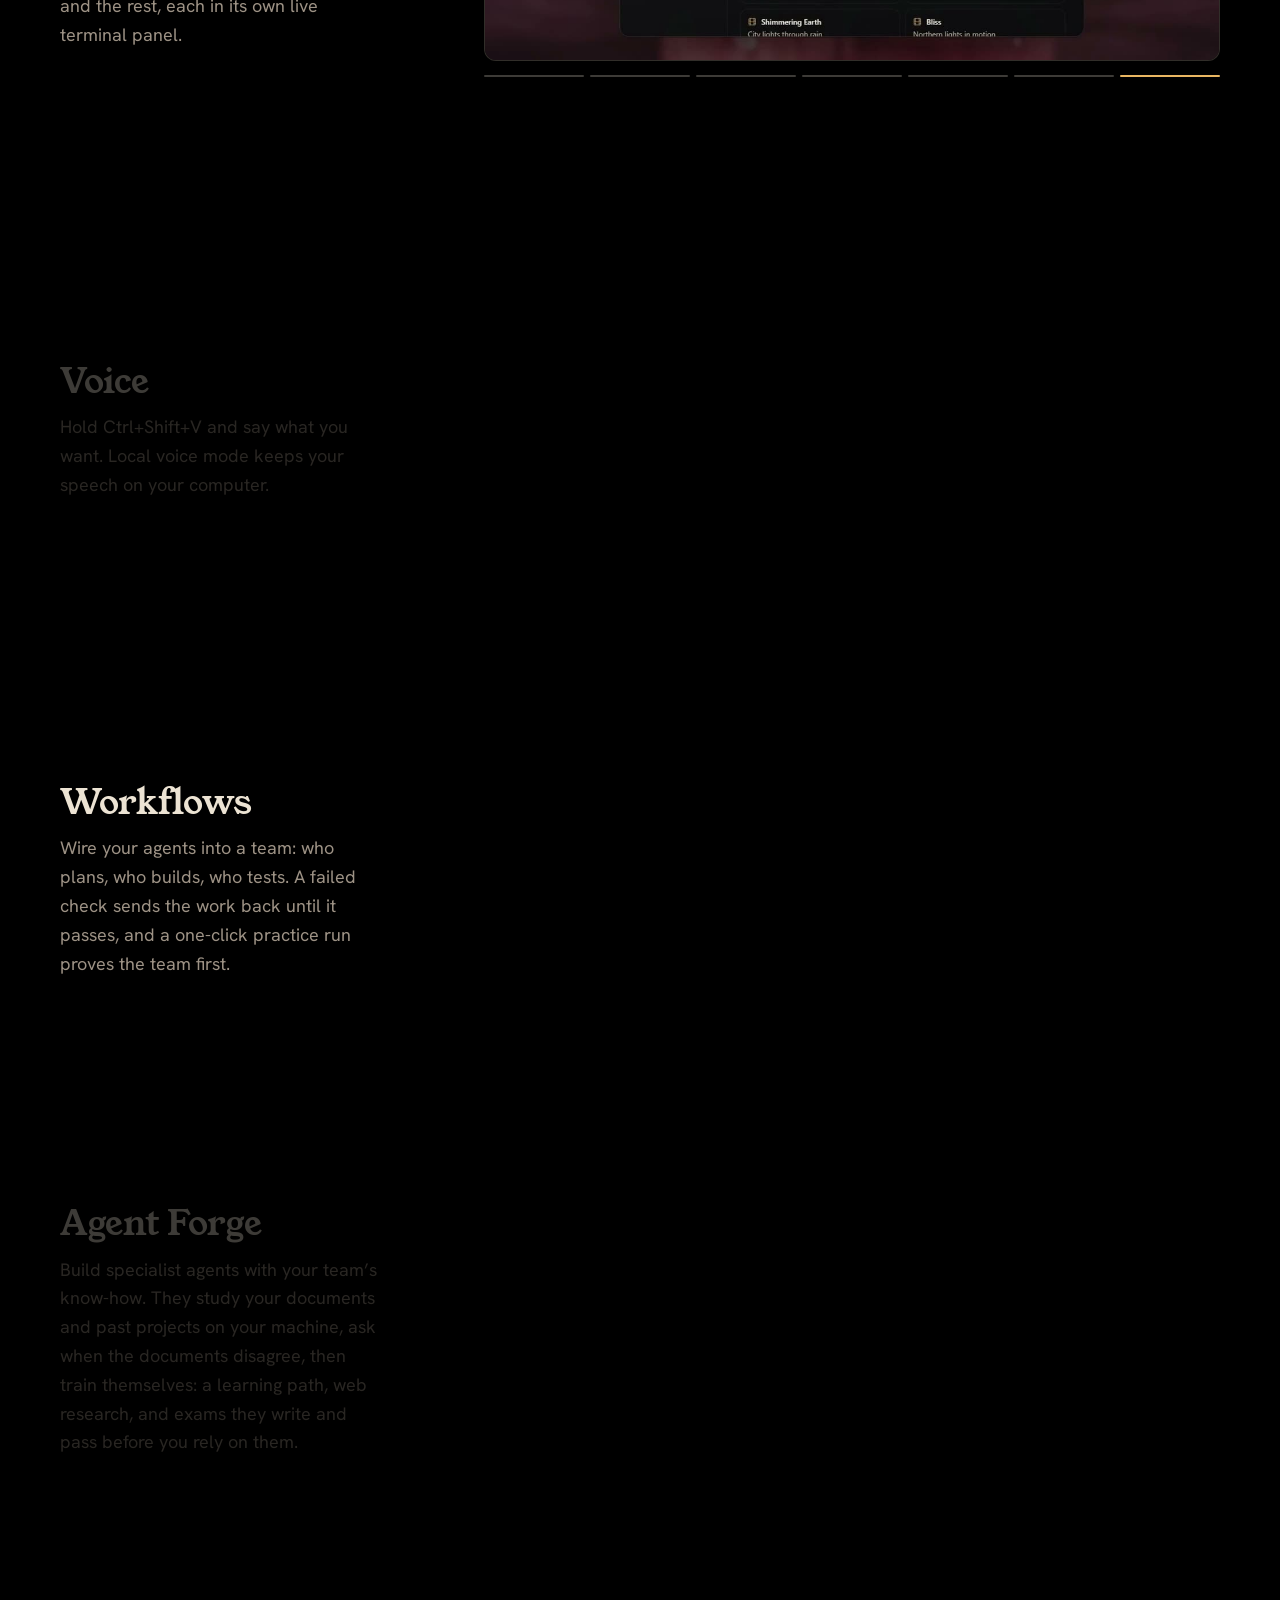
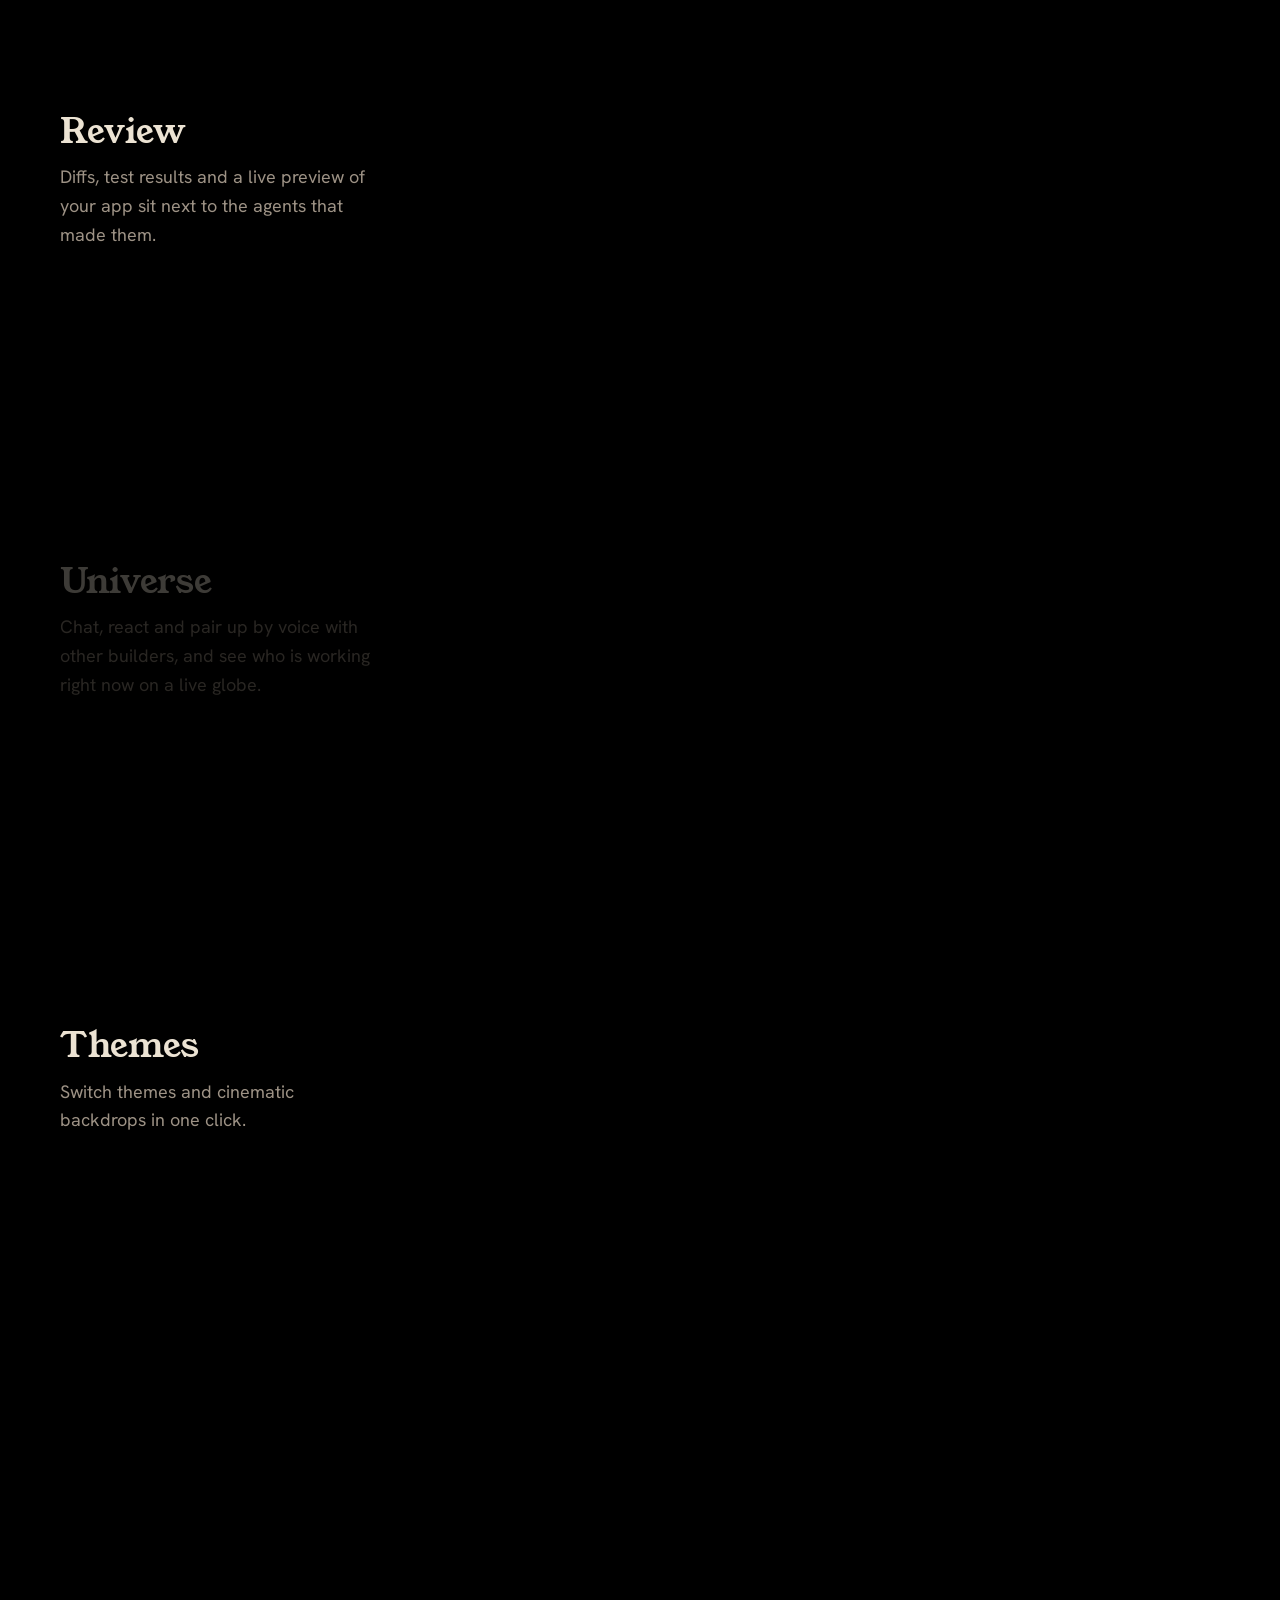
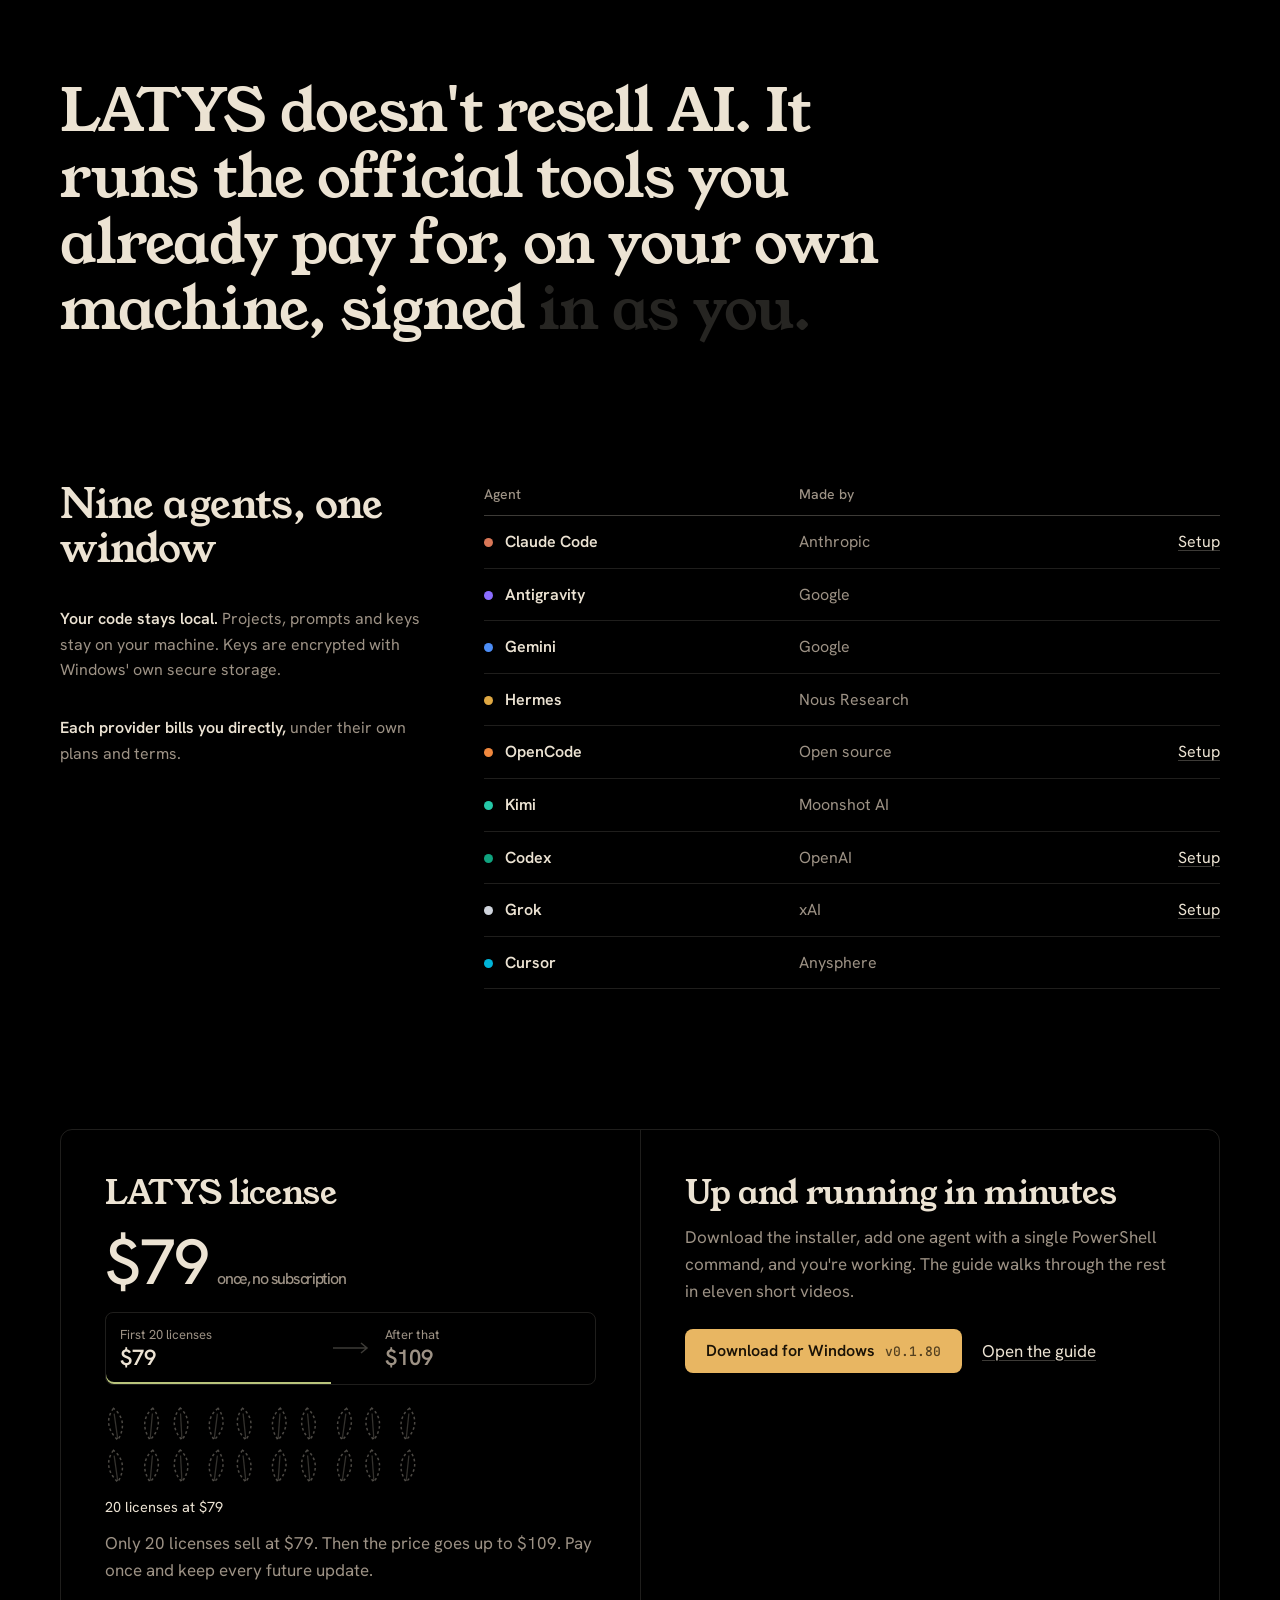
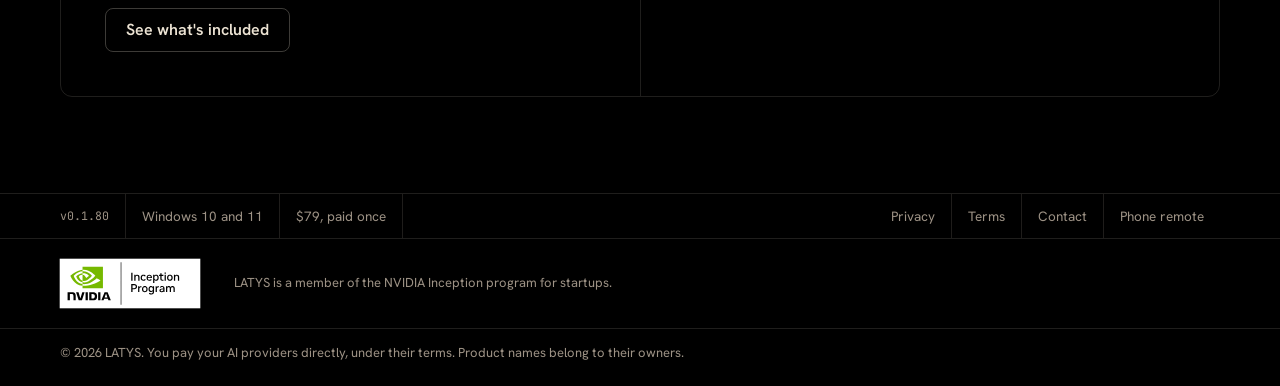
==== commit d25de421: "Footer: NVIDIA Inception program badge LATYS is a member of the NVIDIA Inception program. The badge " ====
--- a/index.html
+++ b/index.html
@@ -27,7 +27,7 @@
   <link rel="preconnect" href="https://fonts.googleapis.com" />
   <link rel="preconnect" href="https://fonts.gstatic.com" crossorigin />
   <link href="https://fonts.googleapis.com/css2?family=Exo+2:wght@200&family=Hanken+Grotesk:wght@400;500;600&family=JetBrains+Mono:wght@400;500&family=Young+Serif&display=swap" rel="stylesheet" />
-  <link rel="stylesheet" href="./site.css?v=5" />
+  <link rel="stylesheet" href="./site.css?v=6" />
   <link rel="preload" as="image" href="./media/hero-backdrop.jpg?v=2" />
   <script type="speculationrules">{"prerender":[{"where":{"href_matches":"/*.html"},"eagerness":"moderate"}]}</script>
   <style>
@@ -267,6 +267,7 @@
         <a class="cell" href="./remote.html">Phone remote</a>
       </div>
     </div>
+    <div class="member"><div class="page"><a href="https://www.nvidia.com/en-us/startups/" target="_blank" rel="noopener"><img src="./media/nvidia-inception-badge.svg" width="170" height="73" alt="NVIDIA Inception Program" loading="lazy"></a><span>LATYS is a member of the NVIDIA Inception program for startups.</span></div></div>
     <div class="fineprint"><div class="page">&copy; <span data-year>2026</span> LATYS. You pay your AI providers directly, under their terms. Product names belong to their owners.</div></div>
   </footer>
 
--- a/site.css
+++ b/site.css
@@ -117,6 +117,11 @@
 .strip a:hover { color: var(--parchment); }
 .strip .dot { width: 7px; height: 7px; border-radius: 50%; background: var(--lichen); }
 .strip .sold .dot { background: #d9534f; }
+/* NVIDIA Inception membership: NVIDIA's badge artwork as supplied (it carries its own white plate and clear space) */
+.member { border-top: 1px solid var(--rule); padding: 10px 0; font-size: 13px; color: var(--bark); }
+.member .page { display: flex; flex-wrap: wrap; align-items: center; gap: 6px 14px; }
+.member a { display: block; flex: none; }
+.member img { display: block; width: 170px; height: auto; margin-left: -10px; }
 .fineprint { border-top: 1px solid var(--rule); padding: 14px 0 22px; font-size: 13px; color: var(--bark); }
 @media (max-width: 760px) {
   .strip .cell { padding: 0 12px 0 0; border-right: 0; min-height: 36px; }
